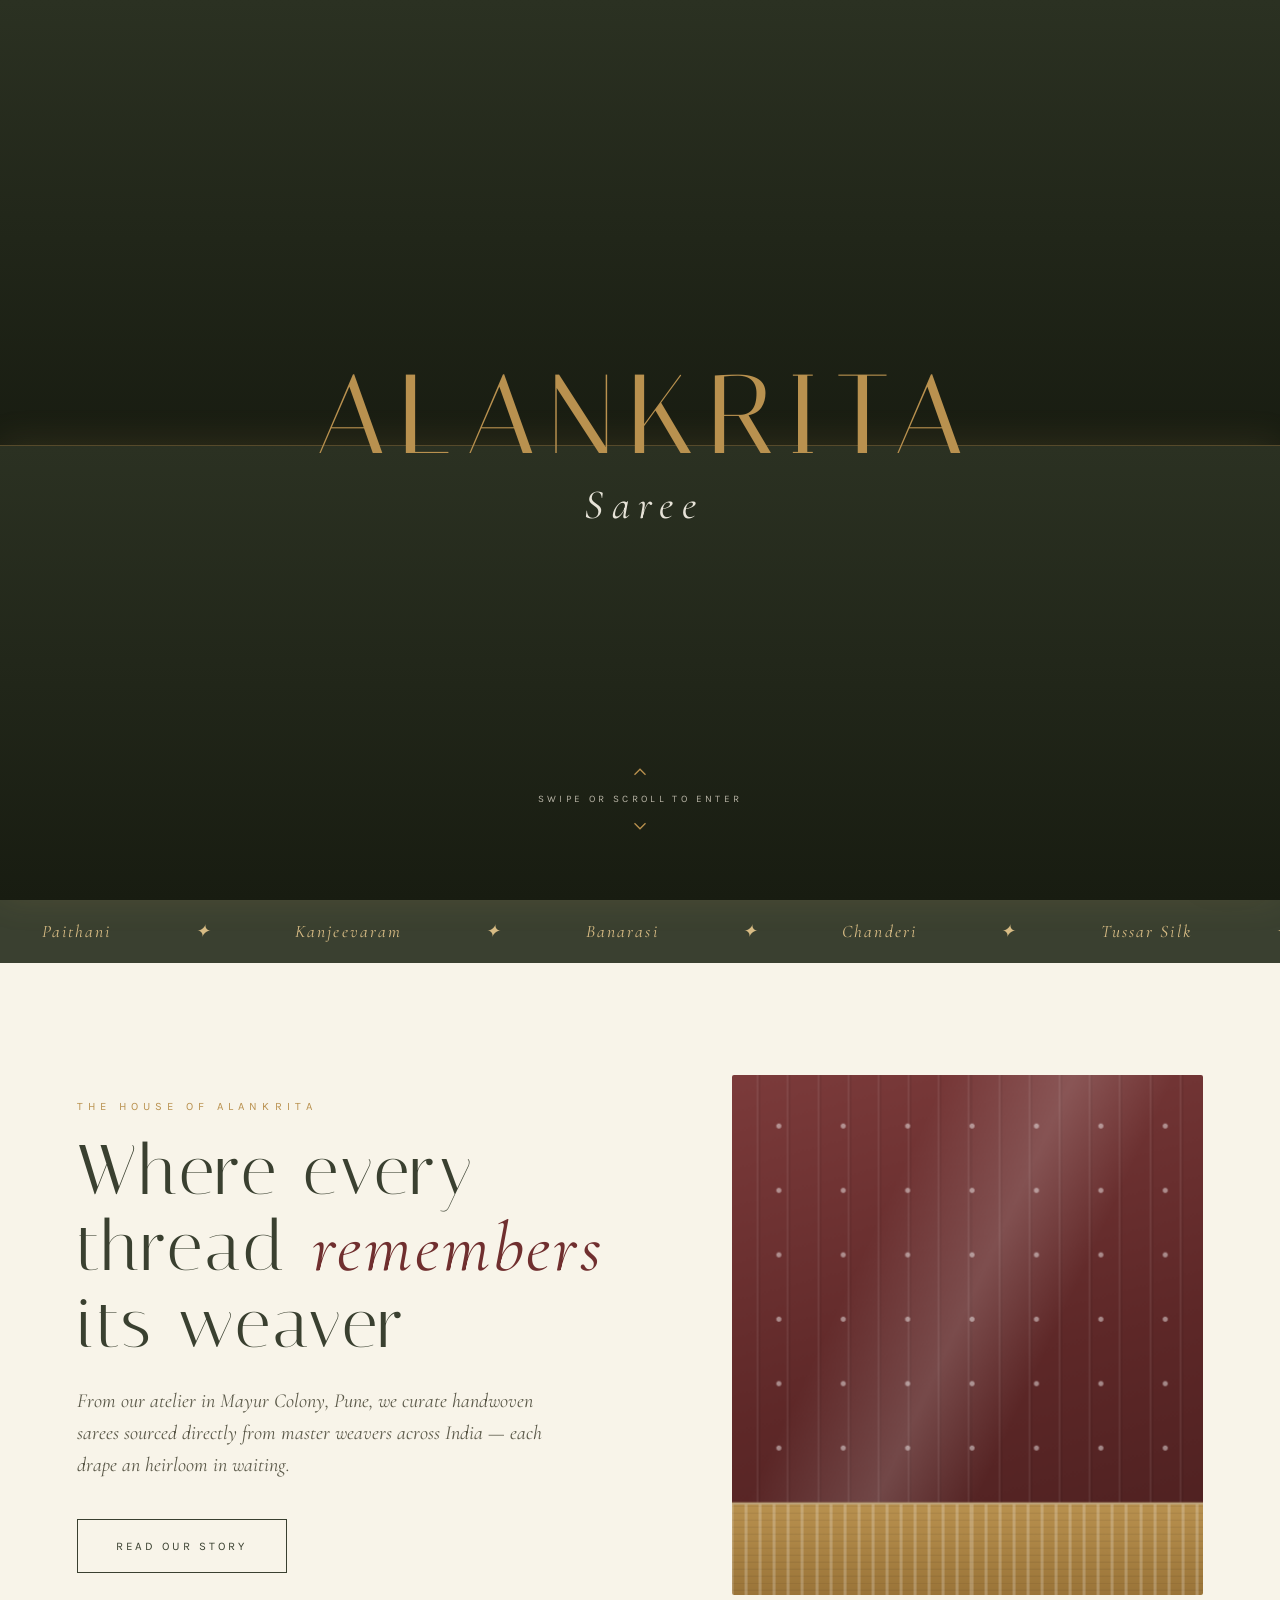
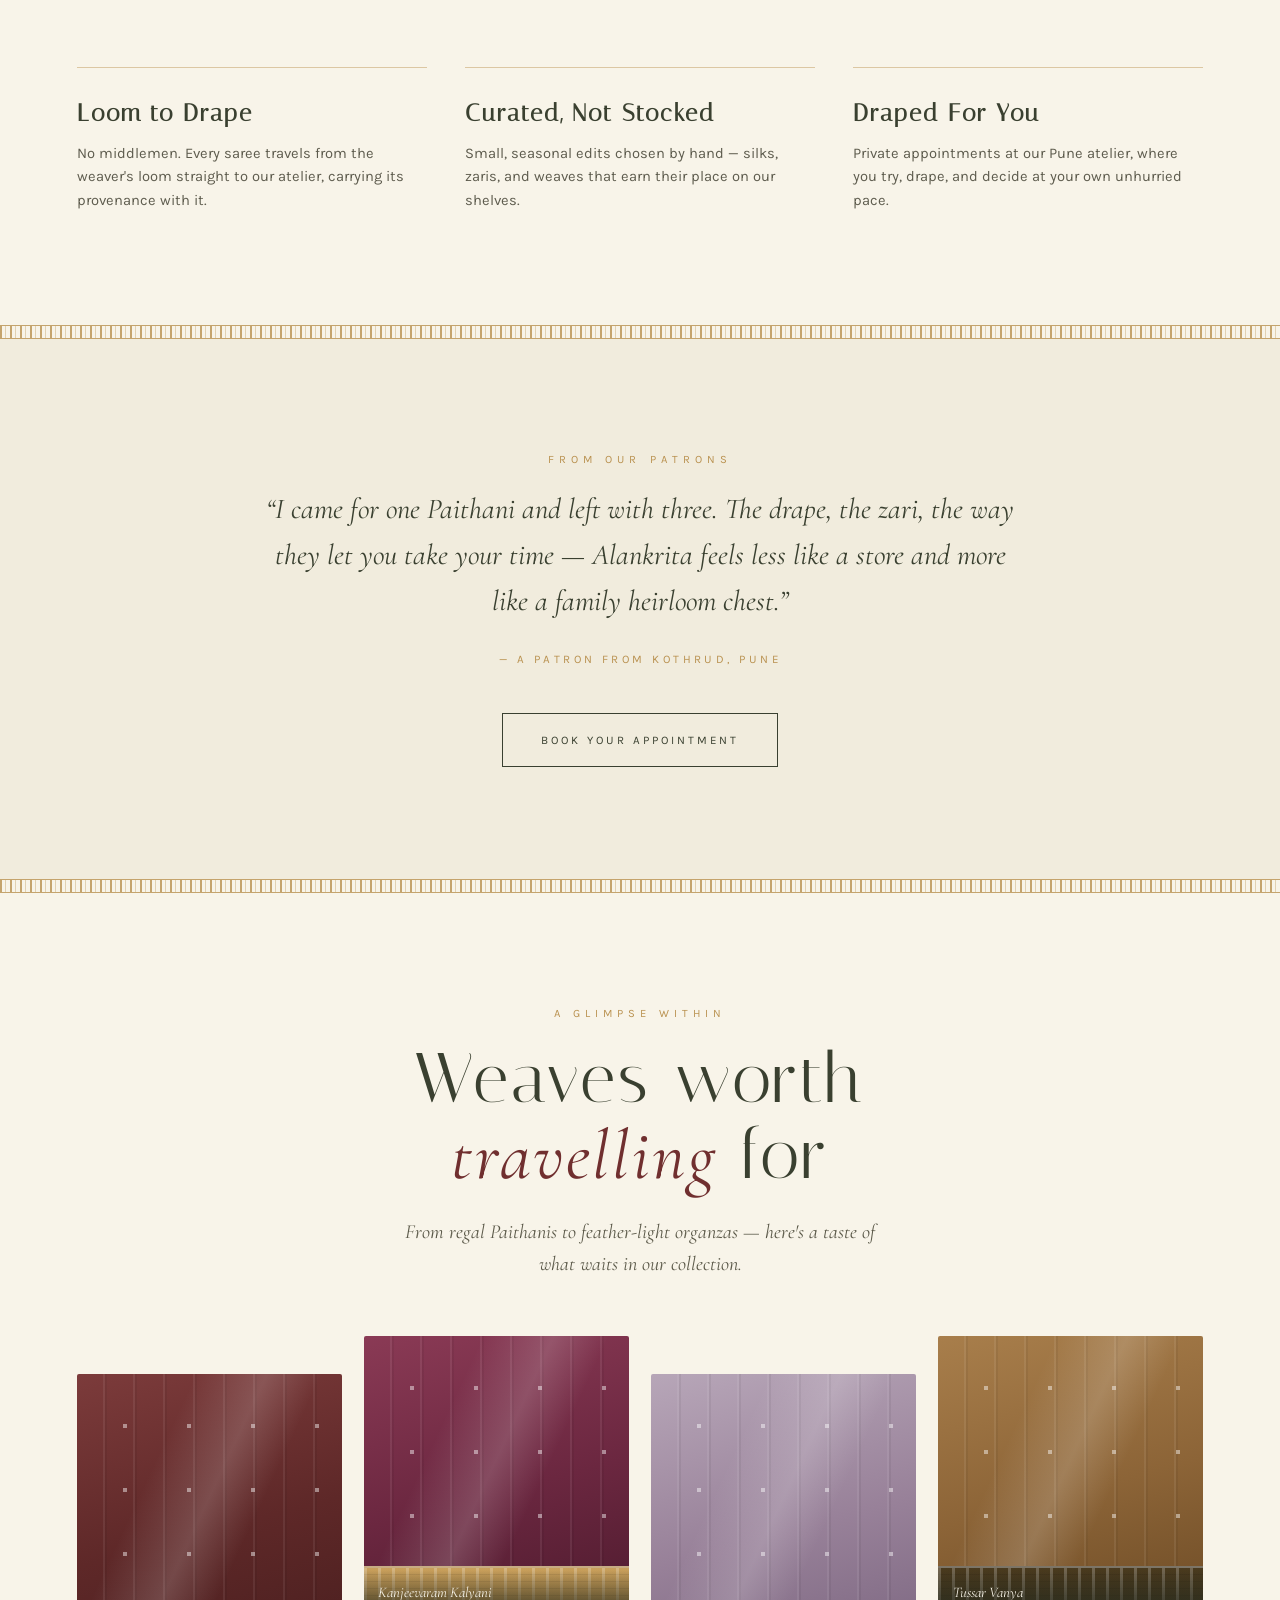
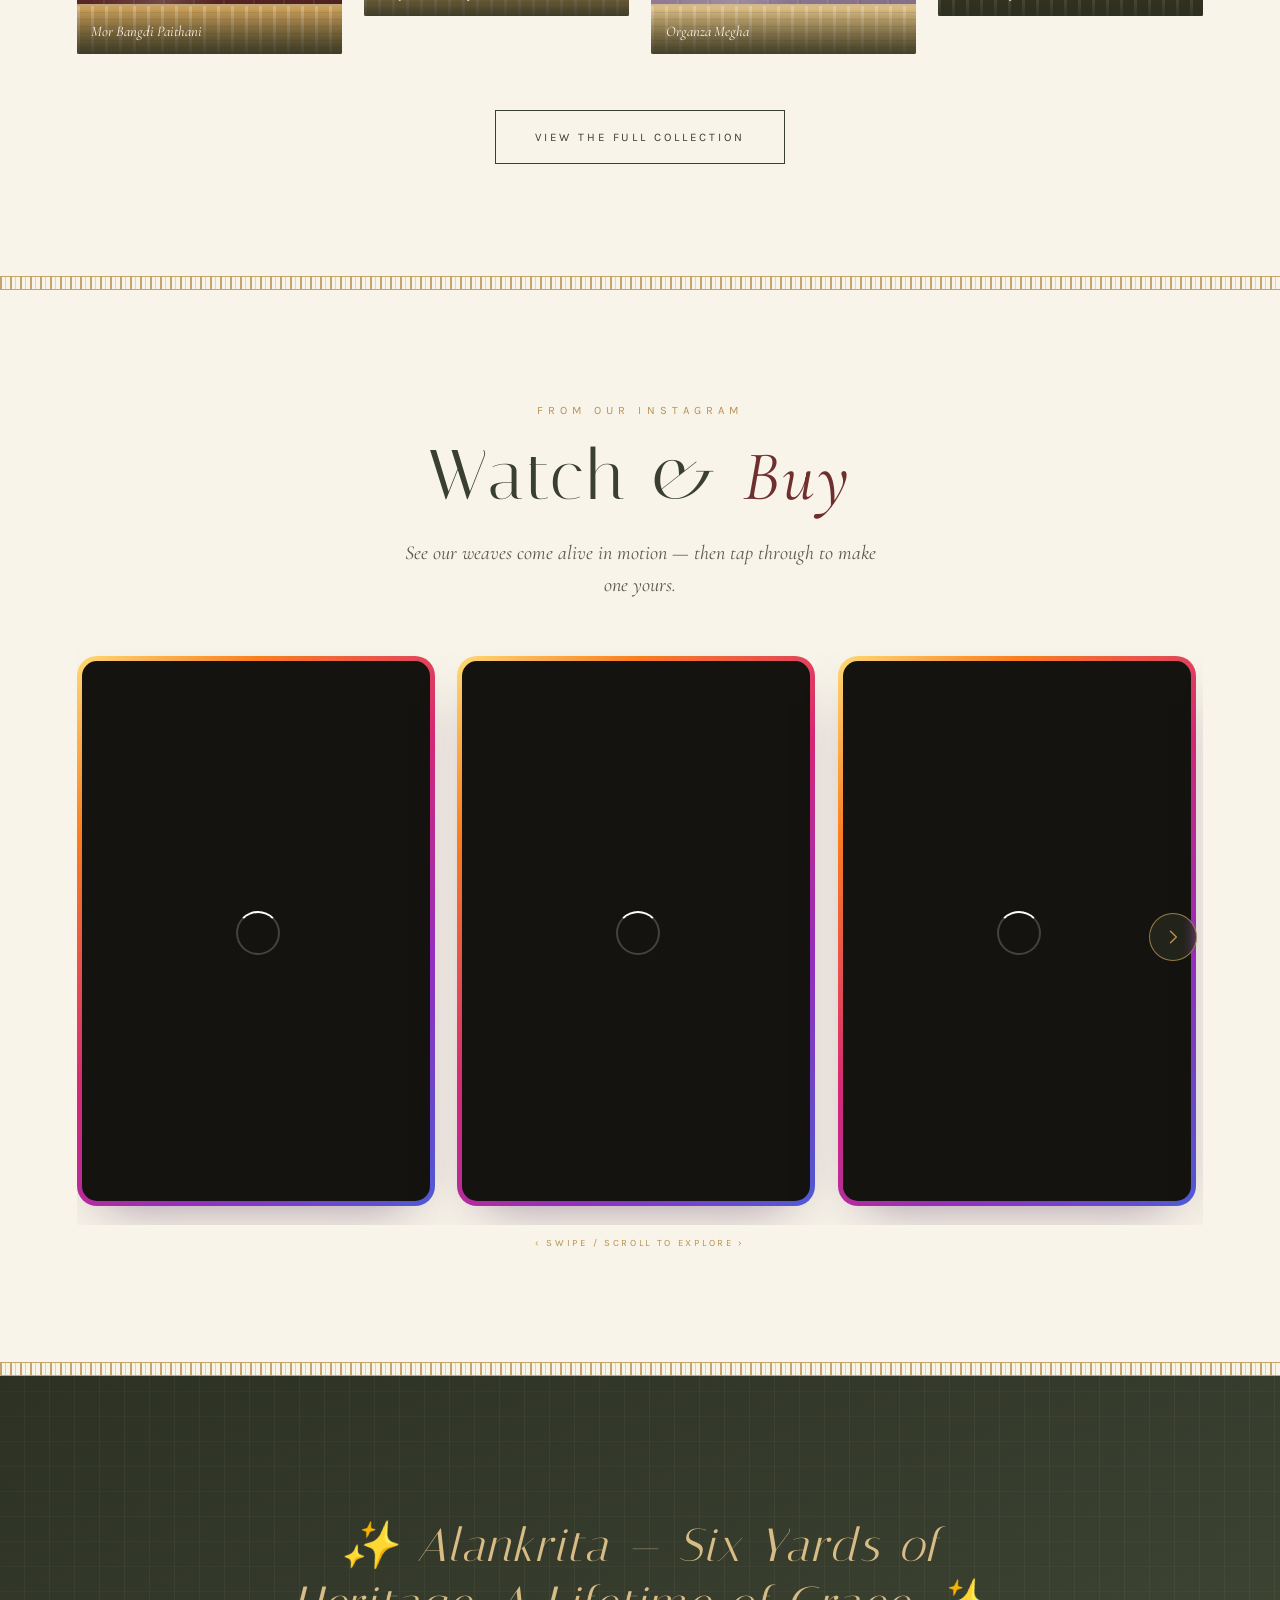
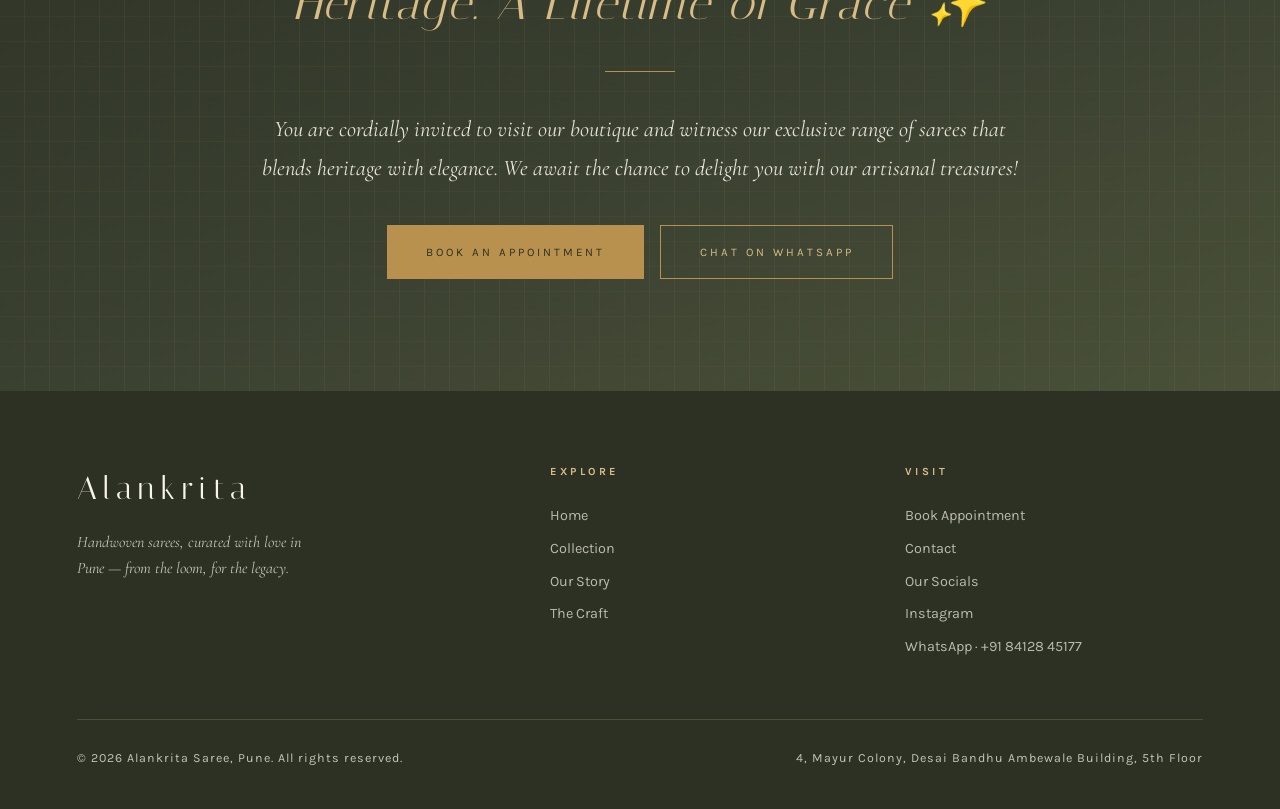
==== index.html @ 1be3a70f "Add files via upload" ====
<!DOCTYPE html>
<html lang="en">
<head>
<script>
  document.documentElement.className = 'js';
  try { if (sessionStorage.getItem('alankritaCurtainSeen') === '1') document.documentElement.className += ' curtain-seen'; } catch (e) {}
</script>
<meta charset="UTF-8">
<meta name="viewport" content="width=device-width, initial-scale=1.0, viewport-fit=cover">
<meta name="theme-color" content="#2C3124">
<title>Alankrita Saree — Handwoven Luxury, Pune</title>
<link rel="preconnect" href="https://fonts.googleapis.com">
<link rel="preconnect" href="https://fonts.gstatic.com" crossorigin>
<link href="https://fonts.googleapis.com/css2?family=Italiana&family=Cormorant+Garamond:ital,wght@0,400;0,500;1,400;1,500&family=Karla:wght@300;400;500;600&display=swap" rel="stylesheet">
<link rel="stylesheet" href="styles.css">
<link rel="preload" as="image" href="https://i.ibb.co/XfvWkSz9/Whats-App-Image-2026-06-16-at-12-13-04-PM.jpg">
<link rel="preload" as="image" href="https://i.ibb.co/WrxczYL/Whats-App-Image-2026-06-16-at-12-13-03-PM-1.jpg">
<link rel="preload" as="image" href="https://i.ibb.co/1G1JFMgR/Whats-App-Image-2026-06-16-at-12-13-03-PM.jpg">
<link rel="preload" as="image" href="https://i.ibb.co/Z0zwfvj/Whats-App-Image-2026-06-10-at-6-40-23-PM-1.jpg">

<style>
  /* ===== Curtain reveal (once per visit / session) ===== */
  html.js body.curtain-on { overflow: hidden; }
  html.js body.curtain-on .img-hero-content,
  html.js body.curtain-on .scroll-cue { opacity: 0 !important; }
  .img-hero-content, .scroll-cue { transition: opacity 1s ease; }

  .curtain { position: fixed; inset: 0; height: 100%; z-index: 9999; background: #2C3124; touch-action: none; user-select: none; -webkit-user-select: none; }
  html:not(.js) .curtain { display: none; }

  html.curtain-seen .curtain { display: none !important; }
  html.curtain-seen body.curtain-on { overflow: auto; }
  html.curtain-seen body.curtain-on .img-hero-content,
  html.curtain-seen body.curtain-on .scroll-cue { opacity: 1 !important; }

  .curtain.lift { opacity: 0; transition: opacity .55s ease; }
  .curtain-panel { position: absolute; left: 0; width: 100%; height: 50.6%; background: linear-gradient(180deg, #2b3122 0%, #181c11 100%); transition: transform .8s cubic-bezier(.76,0,.24,1); will-change: transform; }
  .curtain-top { top: 0; border-bottom: 1px solid rgba(201,160,92,.35); box-shadow: 0 2px 34px rgba(201,160,92,.14); }
  .curtain-bot { bottom: 0; border-top: 1px solid rgba(201,160,92,.35); box-shadow: 0 -2px 34px rgba(201,160,92,.14); }
  .curtain.dragging .curtain-panel { transition: none; }
  .curtain-wordmark { position: absolute; inset: 0; z-index: 2; display: flex; flex-direction: column; align-items: center; justify-content: center; gap: .25rem; text-align: center; pointer-events: none; }
  .cw-name { font-family: 'Italiana','Cormorant Garamond',serif; font-size: clamp(2.7rem, 11vw, 7rem); line-height: .95; letter-spacing: .12em; text-indent: .12em; text-transform: uppercase; color: var(--gold, #C9A05C); }
  .cw-sub { font-family: 'Cormorant Garamond',serif; font-style: italic; font-size: clamp(1.3rem, 5vw, 2.6rem); letter-spacing: .2em; text-indent: .2em; color: var(--ivory, #F3ECDD); opacity: .92; }
  .curtain-hint { position: absolute; left: 0; right: 0; bottom: 7%; z-index: 3; display: flex; flex-direction: column; align-items: center; gap: .5rem; transition: opacity .4s ease; pointer-events: none; }
  .curtain-hint span { font-family: 'Karla',sans-serif; font-size: .62rem; letter-spacing: .34em; text-transform: uppercase; color: rgba(243,236,221,.72); }
  .cw-chev { width: 22px; height: 22px; fill: none; stroke: var(--gold, #C9A05C); stroke-width: 1.4; }
  .cw-chev.up { animation: cwBobUp 1.7s ease-in-out infinite; }
  .cw-chev.down { animation: cwBobDown 1.7s ease-in-out infinite; }
  .curtain.dragging .curtain-hint { opacity: 0; }
  .curtain:focus { outline: none; }
  @keyframes cwBobUp { 0%,100%{ transform: translateY(0); } 50%{ transform: translateY(-7px); } }
  @keyframes cwBobDown { 0%,100%{ transform: translateY(0); } 50%{ transform: translateY(7px); } }

  /* ===== Hero image carousel ===== */
  #heroImg { display: none !important; }
  .hero-cara { position: absolute; inset: 0; overflow: hidden; }
  .hero-cara-img { position: absolute; inset: 0; width: 100%; height: 100%; object-fit: cover; object-position: center 25%; opacity: 0; transition: opacity 1.4s ease; will-change: opacity; }
  .hero-cara-img.is-active { opacity: 1; }

  /* ===== Watch & Buy — horizontal reels carousel (PC + phone) ===== */
  .wb-rail{display:flex;gap:1.4rem;overflow-x:auto;scroll-snap-type:x mandatory;-webkit-overflow-scrolling:touch;padding:.4rem 0 1.2rem;scrollbar-width:none}
  .wb-rail::-webkit-scrollbar{display:none}
  .wb-frame{flex:0 0 clamp(326px,86vw,358px);scroll-snap-align:start;position:relative;padding:5px;border-radius:20px;background:linear-gradient(135deg,#feda75 0%,#fa7e1e 20%,#d62976 48%,#962fbf 72%,#4f5bd5 100%);box-shadow:0 22px 50px -26px rgba(60,20,80,.5)}
  .wb-stage{position:relative;display:flex;min-height:540px;border-radius:15px;overflow:hidden;background:#15130f}
  .wb-stage::after{content:'';position:absolute;top:50%;left:50%;width:40px;height:40px;margin:-20px 0 0 -20px;z-index:0;border-radius:50%;border:2px solid rgba(255,255,255,.2);border-top-color:#fff;animation:wbSpin .9s linear infinite}
  @keyframes wbSpin{to{transform:rotate(360deg)}}
  .wb-stage .instagram-media{position:relative;z-index:1;width:100% !important;min-width:0 !important;max-width:none !important;margin:0 !important;border-radius:13px !important}
  .wb-stage blockquote.instagram-media{background:transparent !important;border:0 !important;box-shadow:none !important}
  .wb-stage blockquote.instagram-media a{font-size:0 !important;color:transparent !important;pointer-events:none}
  .wb-stage iframe.instagram-media{animation:wbIn .55s ease both}
  @keyframes wbIn{from{opacity:0}to{opacity:1}}
  .wb-watch{position:absolute;inset:0;z-index:2;display:none;flex-direction:column;align-items:center;justify-content:center;gap:.9rem;text-decoration:none}
  .wb-frame.wb-fallback .wb-stage::after{display:none}
  .wb-frame.wb-fallback .wb-watch{display:flex}
  .wb-watch .pl{width:58px;height:58px;border-radius:50%;border:1px solid rgba(255,255,255,.55);background:rgba(255,255,255,.08);display:grid;place-content:center;transition:.3s}
  .wb-watch:hover .pl{background:#fff}
  .wb-watch .pl svg{width:20px;height:20px;fill:#fff;transition:.3s}
  .wb-watch:hover .pl svg{fill:#d62976}
  .wb-hint{text-align:center;font-family:var(--body,'Karla',sans-serif);font-size:.6rem;letter-spacing:.28em;text-transform:uppercase;color:var(--gold,#C9A05C);margin-top:.6rem}

  /* ===== Watch & Buy — navigation arrows ===== */
  .wb-carousel{position:relative}
  .wb-arrow{position:absolute;top:50%;transform:translateY(-50%);z-index:6;width:48px;height:48px;border-radius:50%;border:1px solid rgba(201,160,92,.7);background:rgba(44,49,36,.6);-webkit-backdrop-filter:blur(5px);backdrop-filter:blur(5px);display:grid;place-content:center;cursor:pointer;color:var(--gold,#C9A05C);transition:background .3s,color .3s,opacity .3s,box-shadow .3s}
  .wb-arrow:hover{background:var(--gold,#C9A05C);color:#2C3124;box-shadow:0 10px 26px -10px rgba(201,160,92,.7)}
  .wb-arrow:focus-visible{outline:2px solid var(--gold,#C9A05C);outline-offset:3px}
  .wb-arrow svg{width:20px;height:20px;fill:none;stroke:currentColor;stroke-width:1.7;stroke-linecap:round;stroke-linejoin:round}
  .wb-prev{left:6px}
  .wb-next{right:6px}
  .wb-arrow[disabled]{opacity:0;pointer-events:none}
  @media (max-width:768px){.wb-arrow{display:none}}
</style>
</head>
<body class="is-home home-top curtain-on">

<!-- ===== Curtain reveal ===== -->
<div class="curtain" id="curtain" role="button" tabindex="0" aria-label="Swipe, scroll or tap to part the curtains and enter">
  <div class="curtain-panel curtain-top"></div>
  <div class="curtain-panel curtain-bot"></div>
  <div class="curtain-wordmark">
    <span class="cw-name">Alankrita</span>
    <span class="cw-sub">Saree</span>
  </div>
  <div class="curtain-hint" id="curtainHint">
    <svg viewBox="0 0 24 24" class="cw-chev up"><polyline points="6 15 12 9 18 15"/></svg>
    <span>Swipe or scroll to enter</span>
    <svg viewBox="0 0 24 24" class="cw-chev down"><polyline points="6 9 12 15 18 9"/></svg>
  </div>
</div>

<nav id="nav">
  <a class="logo" href="index.html">Alankrita<span>saree · pune</span></a>
  <button class="burger" id="burger" aria-label="Menu"><span></span><span></span><span></span></button>
  <ul class="nav-links" id="navLinks">
    <li><a href="index.html" class="active">Home</a></li>
    <li><a href="collection.html">Collection</a></li>
    <li><a href="story.html">Our Story</a></li>
    <li><a href="craft.html">The Craft</a></li>
    <li><a href="appointment.html">Book Appointment</a></li>
    <li><a href="contact.html">Contact</a></li>
    <li><a href="socials.html">Our Socials</a></li>
  </ul>
</nav>

<main class="page active" id="page-home">
<header class="img-hero" style="padding:0">
    <div class="hero-cara" id="heroCara" aria-hidden="true">
      <picture>
        <source media="(max-width: 768px)" srcset="https://i.ibb.co/gYfg4WJ/Whats-App-Image-2026-06-18-at-11-20-02-PM-2.jpg">
        <img class="hero-cara-img is-active" src="https://i.ibb.co/XfvWkSz9/Whats-App-Image-2026-06-16-at-12-13-04-PM.jpg" alt="">
      </picture>
      <picture>
        <source media="(max-width: 768px)" srcset="https://i.ibb.co/Zzs0YGCz/Whats-App-Image-2026-06-18-at-11-20-02-PM-1.jpg">
        <img class="hero-cara-img" src="https://i.ibb.co/WrxczYL/Whats-App-Image-2026-06-16-at-12-13-03-PM-1.jpg" alt="">
      </picture>
      <picture>
        <source media="(max-width: 768px)" srcset="https://i.ibb.co/5XKd50Jj/Whats-App-Image-2026-06-18-at-11-20-02-PM.jpg">
        <img class="hero-cara-img" src="https://i.ibb.co/1G1JFMgR/Whats-App-Image-2026-06-16-at-12-13-03-PM.jpg" alt="">
      </picture>
      <picture>
        <source media="(max-width: 768px)" srcset="https://i.ibb.co/jk4NgYvc/Whats-App-Image-2026-06-18-at-11-20-03-PM.jpg">
        <img class="hero-cara-img" src="https://i.ibb.co/Z0zwfvj/Whats-App-Image-2026-06-10-at-6-40-23-PM-1.jpg" alt="">
      </picture>
    </div>
    <div class="img-zoom" id="heroImg" data-zoom></div>
    <div class="veil"></div>
    <div class="img-hero-content">
      <p class="hero-eyebrow">Handwoven in tradition · Draped in grace</p>
      <h1>Alankrita<br><em>Saree</em></h1>
      <p class="hero-sub">Six yards of heritage, woven for the woman who carries Pune in her heart.</p>
      <div class="hero-cta">
        <a class="btn solid" href="collection.html">Explore the Collection</a>
        <a class="btn" href="appointment.html">Book a Private Viewing</a>
      </div>
    </div>
    <div class="scroll-cue">Scroll to explore</div>
  </header>

  <div class="marquee" aria-hidden="true"><div class="marquee-inner">
    <span>Paithani</span><span>✦</span><span>Kanjeevaram</span><span>✦</span><span>Banarasi</span><span>✦</span><span>Chanderi</span><span>✦</span><span>Tussar Silk</span><span>✦</span><span>Organza</span><span>✦</span>
    <span>Paithani</span><span>✦</span><span>Kanjeevaram</span><span>✦</span><span>Banarasi</span><span>✦</span><span>Chanderi</span><span>✦</span><span>Tussar Silk</span><span>✦</span><span>Organza</span><span>✦</span>
  </div></div>

  <section>
    <div class="intro-grid">
      <div class="reveal">
        <p class="eyebrow">The House of Alankrita</p>
        <h2>Where every thread <em>remembers</em> its weaver</h2>
        <p class="lede">From our atelier in Mayur Colony, Pune, we curate handwoven sarees sourced directly from master weavers across India — each drape an heirloom in waiting.</p>
        <div style="margin-top:2.4rem"><a class="btn dark" href="story.html">Read Our Story</a></div>
      </div>
      <div class="parallax-frame silk-panel reveal d1">
        <div class="saree-visual parallax-zoom" data-zoom>
          <div class="body" style="background:linear-gradient(165deg,#7C3B3B,#5E2828 55%,#4A1F1F)"></div>
          <div class="pleats"></div><div class="buti"></div><div class="sheen"></div>
          <div class="border" style="background:linear-gradient(180deg,#B9914F,#9A7438)"></div>
        </div>
      </div>
    </div>
    <div class="feature-row">
      <div class="feature reveal"><h3>Loom to Drape</h3><p>No middlemen. Every saree travels from the weaver's loom straight to our atelier, carrying its provenance with it.</p></div>
      <div class="feature reveal d1"><h3>Curated, Not Stocked</h3><p>Small, seasonal edits chosen by hand — silks, zaris, and weaves that earn their place on our shelves.</p></div>
      <div class="feature reveal d2"><h3>Draped For You</h3><p>Private appointments at our Pune atelier, where you try, drape, and decide at your own unhurried pace.</p></div>
    </div>
  </section>

  <div class="zari"></div>

  <section style="background:var(--ivory-soft)">
    <div style="text-align:center;max-width:760px;margin:0 auto" class="reveal blur">
      <p class="eyebrow">From Our Patrons</p>
      <p style="font-family:var(--serif);font-style:italic;font-size:clamp(1.3rem,2.6vw,1.8rem);line-height:1.6;color:var(--olive-deep)">
        “I came for one Paithani and left with three. The drape, the zari, the way they let you take your time — Alankrita feels less like a store and more like a family heirloom chest.”
      </p>
      <p style="margin-top:1.6rem;font-size:.72rem;letter-spacing:.3em;text-transform:uppercase;color:var(--gold)">— A patron from Kothrud, Pune</p>
      <div style="margin-top:2.8rem"><a class="btn dark" href="appointment.html">Book Your Appointment</a></div>
    </div>
  </section>

  <div class="zari"></div>

  <!-- Featured weaves teaser -->
  <section>
    <div style="text-align:center;max-width:680px;margin:0 auto 3.5rem">
      <p class="eyebrow reveal">A glimpse within</p>
      <h2 class="reveal d1">Weaves worth <em>travelling</em> for</h2>
      <p class="lede reveal d2" style="margin-left:auto;margin-right:auto">From regal Paithanis to feather-light organzas — here's a taste of what waits in our collection.</p>
    </div>
    <div class="story-gallery">
      <div class="tile reveal zoom parallax-frame">
        <div class="saree-visual"><div class="body" style="background:linear-gradient(165deg,#7C3B3B,#5E2828 55%,#4A1F1F)"></div><div class="pleats"></div><div class="buti"></div><div class="sheen"></div><div class="border" style="background:linear-gradient(180deg,#C9A05C,#9A7438)"></div></div>
        <span class="cap">Mor Bangdi Paithani</span>
      </div>
      <div class="tile reveal zoom d1 parallax-frame">
        <div class="saree-visual"><div class="body" style="background:linear-gradient(165deg,#8A3A55,#6B2740 55%,#4E1B2E)"></div><div class="pleats"></div><div class="buti"></div><div class="sheen"></div><div class="border" style="background:linear-gradient(180deg,#C9A05C,#A87E3F)"></div></div>
        <span class="cap">Kanjeevaram Kalyani</span>
      </div>
      <div class="tile reveal zoom d2 parallax-frame">
        <div class="saree-visual"><div class="body" style="background:linear-gradient(165deg,#B7A6B8,#988199 55%,#7B6680)"></div><div class="pleats"></div><div class="buti"></div><div class="sheen"></div><div class="border" style="background:linear-gradient(180deg,#D8BC85,#B9914F)"></div></div>
        <span class="cap">Organza Megha</span>
      </div>
      <div class="tile reveal zoom d3 parallax-frame">
        <div class="saree-visual"><div class="body" style="background:linear-gradient(165deg,#A87E4B,#8C6437 55%,#6E4C26)"></div><div class="pleats"></div><div class="buti"></div><div class="sheen"></div><div class="border" style="background:linear-gradient(180deg,#4A3A1E,#352A14)"></div></div>
        <span class="cap">Tussar Vanya</span>
      </div>
    </div>
    <div style="text-align:center;margin-top:3.5rem" class="reveal"><a class="btn dark" href="collection.html">View the Full Collection</a></div>
  </section>

  <div class="zari"></div>

  <!-- ===== Watch & Buy — horizontal reels carousel ===== -->
  <section>
    <div style="text-align:center;max-width:680px;margin:0 auto 3rem">
      <p class="eyebrow reveal">From our Instagram</p>
      <h2 class="reveal d1">Watch &amp; <em>Buy</em></h2>
      <p class="lede reveal d2" style="margin-left:auto;margin-right:auto">See our weaves come alive in motion — then tap through to make one yours.</p>
    </div>
    <div class="wb-carousel">
      <button class="wb-arrow wb-prev" id="wbPrev" type="button" aria-label="Previous reels">
        <svg viewBox="0 0 24 24"><polyline points="15 5 8 12 15 19"/></svg>
      </button>
      <div class="wb-rail" id="wbRail">
        <div class="wb-frame"><div class="wb-stage">
          <blockquote class="instagram-media" data-instgrm-permalink="https://www.instagram.com/reel/DSzB2kDjAs4/?utm_source=ig_embed" data-instgrm-version="14"><a href="https://www.instagram.com/reel/DSzB2kDjAs4/" target="_blank" rel="noopener">View this reel on Instagram</a></blockquote>
          <a class="wb-watch" href="https://www.instagram.com/reel/DSzB2kDjAs4/" target="_blank" rel="noopener"><span class="pl"><svg viewBox="0 0 24 24"><polygon points="6 4 20 12 6 20 6 4"/></svg></span><span class="tx">Watch on Instagram</span></a>
        </div></div>
        <div class="wb-frame"><div class="wb-stage">
          <blockquote class="instagram-media" data-instgrm-permalink="https://www.instagram.com/reel/DVNdW_QDKlZ/?utm_source=ig_embed" data-instgrm-version="14"><a href="https://www.instagram.com/reel/DVNdW_QDKlZ/" target="_blank" rel="noopener">View this reel on Instagram</a></blockquote>
          <a class="wb-watch" href="https://www.instagram.com/reel/DVNdW_QDKlZ/" target="_blank" rel="noopener"><span class="pl"><svg viewBox="0 0 24 24"><polygon points="6 4 20 12 6 20 6 4"/></svg></span><span class="tx">Watch on Instagram</span></a>
        </div></div>
        <div class="wb-frame"><div class="wb-stage">
          <blockquote class="instagram-media" data-instgrm-permalink="https://www.instagram.com/reel/DXUJn_aIo60/?utm_source=ig_embed" data-instgrm-version="14"><a href="https://www.instagram.com/reel/DXUJn_aIo60/" target="_blank" rel="noopener">View this reel on Instagram</a></blockquote>
          <a class="wb-watch" href="https://www.instagram.com/reel/DXUJn_aIo60/" target="_blank" rel="noopener"><span class="pl"><svg viewBox="0 0 24 24"><polygon points="6 4 20 12 6 20 6 4"/></svg></span><span class="tx">Watch on Instagram</span></a>
        </div></div>
        <div class="wb-frame"><div class="wb-stage">
          <blockquote class="instagram-media" data-instgrm-permalink="https://www.instagram.com/reel/DZmM7Shgr1K/?utm_source=ig_embed" data-instgrm-version="14"><a href="https://www.instagram.com/reel/DZmM7Shgr1K/" target="_blank" rel="noopener">View this reel on Instagram</a></blockquote>
          <a class="wb-watch" href="https://www.instagram.com/reel/DZmM7Shgr1K/" target="_blank" rel="noopener"><span class="pl"><svg viewBox="0 0 24 24"><polygon points="6 4 20 12 6 20 6 4"/></svg></span><span class="tx">Watch on Instagram</span></a>
        </div></div>
        <div class="wb-frame"><div class="wb-stage">
          <blockquote class="instagram-media" data-instgrm-permalink="https://www.instagram.com/reel/DTVPKF1DEVR/?utm_source=ig_embed" data-instgrm-version="14"><a href="https://www.instagram.com/reel/DTVPKF1DEVR/" target="_blank" rel="noopener">View this reel on Instagram</a></blockquote>
          <a class="wb-watch" href="https://www.instagram.com/reel/DTVPKF1DEVR/" target="_blank" rel="noopener"><span class="pl"><svg viewBox="0 0 24 24"><polygon points="6 4 20 12 6 20 6 4"/></svg></span><span class="tx">Watch on Instagram</span></a>
        </div></div>
        <div class="wb-frame"><div class="wb-stage">
          <blockquote class="instagram-media" data-instgrm-permalink="https://www.instagram.com/reel/DPylJg7EuQi/?utm_source=ig_embed" data-instgrm-version="14"><a href="https://www.instagram.com/reel/DPylJg7EuQi/" target="_blank" rel="noopener">View this reel on Instagram</a></blockquote>
          <a class="wb-watch" href="https://www.instagram.com/reel/DPylJg7EuQi/" target="_blank" rel="noopener"><span class="pl"><svg viewBox="0 0 24 24"><polygon points="6 4 20 12 6 20 6 4"/></svg></span><span class="tx">Watch on Instagram</span></a>
        </div></div>
      </div>
      <button class="wb-arrow wb-next" id="wbNext" type="button" aria-label="Next reels">
        <svg viewBox="0 0 24 24"><polyline points="9 5 16 12 9 19"/></svg>
      </button>
    </div>
    <p class="wb-hint">‹ swipe / scroll to explore ›</p>
  </section>

  <div class="zari"></div>

  <!-- Invitation strip on home too -->
  <section class="invite">
    <div class="invite-inner reveal zoom">
      <p class="sparkle">✨ Alankrita — Six Yards of Heritage. A Lifetime of Grace ✨</p>
      <div class="rule"></div>
      <p>You are cordially invited to visit our boutique and witness our exclusive range of sarees that blends heritage with elegance. We await the chance to delight you with our artisanal treasures!</p>
      <div style="margin-top:2.4rem;display:flex;gap:1rem;justify-content:center;flex-wrap:wrap">
        <a class="btn solid" href="appointment.html">Book an Appointment</a>
        <a class="btn" href="https://wa.me/918412845177?text=Hello%20Alankrita%20Saree!%20I'd%20love%20to%20visit%20your%20boutique." target="_blank" rel="noopener">Chat on WhatsApp</a>
      </div>
    </div>
  </section>
</main>

<footer>
  <div class="foot-grid">
    <div>
      <div class="foot-logo">Alankrita</div>
      <p style="font-family:var(--serif);font-style:italic;max-width:32ch">Handwoven sarees, curated with love in Pune — from the loom, for the legacy.</p>
    </div>
    <div>
      <h4>Explore</h4>
      <a href="index.html">Home</a>
      <a href="collection.html">Collection</a>
      <a href="story.html">Our Story</a>
      <a href="craft.html">The Craft</a>
    </div>
    <div>
      <h4>Visit</h4>
      <a href="appointment.html">Book Appointment</a>
      <a href="contact.html">Contact</a>
      <a href="socials.html">Our Socials</a>
      <a href="https://www.instagram.com/alankritasaree?igsh=ejkxY3gwem9jM3Mz" target="_blank" rel="noopener">Instagram</a>
      <a href="https://wa.me/918412845177" target="_blank" rel="noopener">WhatsApp · +91 84128 45177</a>
    </div>
  </div>
  <div class="foot-bottom">
    <span>© 2026 Alankrita Saree, Pune. All rights reserved.</span>
    <span>4, Mayur Colony, Desai Bandhu Ambewale Building, 5th Floor</span>
  </div>
</footer>

<a class="wa-float" href="https://wa.me/918412845177?text=Hello%20Alankrita%20Saree!" target="_blank" rel="noopener" aria-label="Chat on WhatsApp">
  <svg viewBox="0 0 24 24"><path d="M12 2a10 10 0 0 0-8.6 15.1L2 22l5-1.3A10 10 0 1 0 12 2zm5.5 14.1c-.2.7-1.3 1.3-1.9 1.4-.5.1-1.1.1-1.8-.1-.4-.1-1-.3-1.7-.6-2.9-1.3-4.8-4.2-5-4.4-.1-.2-1.2-1.6-1.2-3s.7-2.1 1-2.4c.2-.3.5-.3.7-.3h.5c.2 0 .4 0 .6.4.2.5.7 1.8.8 1.9.1.1.1.3 0 .5l-.4.6c-.1.2-.3.3-.1.6.2.3.8 1.3 1.7 2.1 1.2 1.1 2.2 1.4 2.5 1.5.3.1.5.1.7-.1l.8-1c.2-.3.4-.2.7-.1l1.9.9c.3.1.5.2.5.3.1.2.1.6-.1 1.2z"/></svg>
</a>

<script src="script.js"></script>

<!-- ===== Curtain reveal logic (once per session) ===== -->
<script>
(function () {
  var curtain = document.getElementById('curtain');
  if (!curtain) return;

  var topP = curtain.querySelector('.curtain-top');
  var botP = curtain.querySelector('.curtain-bot');
  var hint = document.getElementById('curtainHint');
  function revealSite() { document.body.classList.remove('curtain-on'); }

  var SEEN_KEY = 'alankritaCurtainSeen', seenThisSession = false;
  try { seenThisSession = sessionStorage.getItem(SEEN_KEY) === '1'; } catch (e) {}

  if (seenThisSession) { revealSite(); if (curtain.parentNode) curtain.remove(); return; }

  /* First load of this visit — remember it for the rest of the session. */
  try { sessionStorage.setItem(SEEN_KEY, '1'); } catch (e) {}

  try { window.scrollTo(0, 0); } catch (e) {}

  var dragging = false, startY = 0, delta = 0, opened = false;
  function panelH() { return curtain.offsetHeight / 2; }

  function apply(d) {
    var ph = panelH(), dd = Math.max(0, Math.min(d, ph));
    topP.style.transform = 'translateY(' + (-dd) + 'px)';
    botP.style.transform = 'translateY(' + dd + 'px)';
    if (hint) hint.style.opacity = String(Math.max(1 - (dd / ph) * 2.2, 0));
  }

  function openCurtain() {
    if (opened) return;
    opened = true;
    curtain.classList.remove('dragging');
    topP.style.transform = 'translateY(-101%)';
    botP.style.transform = 'translateY(101%)';
    if (hint) hint.style.opacity = '0';
    curtain.style.pointerEvents = 'none';
    setTimeout(function () { curtain.classList.add('lift'); revealSite(); }, 680);
    setTimeout(function () { if (curtain.parentNode) curtain.remove(); }, 1260);
  }

  function resetCurtain() {
    curtain.classList.remove('dragging');
    topP.style.transform = '';
    botP.style.transform = '';
    if (hint) hint.style.opacity = '';
    delta = 0;
  }

  function pointY(e) { return (e.touches && e.touches[0]) ? e.touches[0].clientY : e.clientY; }

  function onDown(e) { if (opened) return; dragging = true; startY = pointY(e); delta = 0; curtain.classList.add('dragging'); }
  function onMove(e) { if (!dragging || opened) return; delta = Math.abs(pointY(e) - startY); apply(delta); if (e.cancelable) e.preventDefault(); }
  function onUp()    { if (!dragging || opened) return; dragging = false; if (delta < 8 || delta > panelH() * 0.30) openCurtain(); else resetCurtain(); }

  function onWheel(e) {
    if (opened) return;
    curtain.classList.add('dragging');
    delta = Math.max(0, delta + e.deltaY);
    apply(delta);
    if (e.cancelable) e.preventDefault();
    if (delta > panelH() * 0.45) openCurtain();
  }

  curtain.addEventListener('mousedown', onDown);
  window.addEventListener('mousemove', onMove);
  window.addEventListener('mouseup', onUp);
  curtain.addEventListener('touchstart', onDown, { passive: true });
  window.addEventListener('touchmove', onMove, { passive: false });
  window.addEventListener('touchend', onUp);
  window.addEventListener('wheel', onWheel, { passive: false });

  curtain.addEventListener('keydown', function (e) {
    if (['Enter', ' ', 'Spacebar', 'ArrowDown', 'ArrowUp'].indexOf(e.key) > -1) { e.preventDefault(); openCurtain(); }
  });
  try { curtain.focus({ preventScroll: true }); } catch (e) {}
})();

// ===== Hero image carousel (crossfade) =====
(function () {
  var imgs = document.querySelectorAll('#heroCara .hero-cara-img');
  if (imgs.length < 2) return;
  var i = 0;
  setInterval(function () {
    imgs[i].classList.remove('is-active');
    i = (i + 1) % imgs.length;
    imgs[i].classList.add('is-active');
  }, 5000);
})();

// ===== Watch & Buy — arrow navigation =====
(function () {
  var rail = document.getElementById('wbRail');
  if (!rail) return;
  var prev = document.getElementById('wbPrev');
  var next = document.getElementById('wbNext');

  function step() {
    var frame = rail.querySelector('.wb-frame');
    var styles = getComputedStyle(rail);
    var gap = parseFloat(styles.columnGap || styles.gap) || 22;
    return frame ? frame.getBoundingClientRect().width + gap : rail.clientWidth * 0.9;
  }

  function update() {
    var max = rail.scrollWidth - rail.clientWidth - 2;
    if (prev) prev.disabled = rail.scrollLeft <= 2;
    if (next) next.disabled = rail.scrollLeft >= max;
  }

  if (prev) prev.addEventListener('click', function () { rail.scrollBy({ left: -step(), behavior: 'smooth' }); });
  if (next) next.addEventListener('click', function () { rail.scrollBy({ left: step(), behavior: 'smooth' }); });

  rail.addEventListener('scroll', update, { passive: true });
  window.addEventListener('resize', update);
  update();
})();
</script>

<!-- ===== Instagram reels (Watch & Buy) ===== -->
<script async src="//www.instagram.com/embed.js"></script>
<script>
(function () {
  function wbCheck() {
    document.querySelectorAll('.wb-frame').forEach(function (f) {
      f.classList.toggle('wb-fallback', !f.querySelector('iframe.instagram-media'));
    });
  }
  window.addEventListener('load', function () {
    if (window.instgrm && window.instgrm.Embeds) { window.instgrm.Embeds.process(); }
    setTimeout(wbCheck, 7000);
    setTimeout(wbCheck, 12000);
  });
})();
</script>
</body>
</html>
---- styles.css ----
:root{
  --olive:#5A6147;
  --olive-deep:#3A4030;
  --olive-dark:#2C3124;
  --ivory:#F8F4E9;
  --ivory-soft:#F1ECDD;
  --gold:#B9914F;
  --gold-light:#D8BC85;
  --maroon:#702F2F;
  --ink:#23261C;
  --display:'Italiana',serif;
  --serif:'Cormorant Garamond',serif;
  --body:'Karla',sans-serif;
  --ease:cubic-bezier(.22,.8,.26,.99);
}
*{margin:0;padding:0;box-sizing:border-box}
html{scroll-behavior:smooth}
body{font-family:var(--body);background:var(--ivory);color:var(--ink);overflow-x:hidden;line-height:1.6}
::selection{background:var(--gold);color:#fff}

/* ---------- Zari divider motif ---------- */
.zari{height:14px;width:100%;background:
  repeating-linear-gradient(90deg,var(--gold) 0 2px,transparent 2px 10px),
  repeating-linear-gradient(90deg,transparent 0 5px,rgba(185,145,79,.45) 5px 6px,transparent 6px 10px);
  position:relative;opacity:.8}
.zari::before,.zari::after{content:'';position:absolute;left:0;right:0;height:1px;background:var(--gold)}
.zari::before{top:0}.zari::after{bottom:0}

/* ---------- Nav ---------- */
nav{position:fixed;top:0;left:0;right:0;z-index:100;display:flex;align-items:center;justify-content:space-between;
  padding:1.1rem 4vw;transition:background .5s var(--ease),box-shadow .5s,padding .4s}
nav.scrolled{background:rgba(248,244,233,.92);backdrop-filter:blur(14px);box-shadow:0 1px 0 rgba(185,145,79,.35);padding:.7rem 4vw}
.logo{font-family:var(--display);font-size:1.7rem;letter-spacing:.22em;text-transform:uppercase;color:var(--olive-deep);cursor:pointer;display:flex;align-items:baseline;gap:.5rem;transition:opacity .4s var(--ease),transform .4s var(--ease)}
.logo span{font-family:var(--serif);font-style:italic;font-size:.85rem;letter-spacing:.18em;color:var(--gold);text-transform:none}
/* the home hero photo already contains the brand logo, so hide the text logo until the user scrolls */
body.home-top .logo{opacity:0;transform:translateY(-6px);pointer-events:none}
/* keep nav links readable over the bright photo while at the top of home */
body.home-top nav:not(.scrolled) .nav-links a{color:#fff;text-shadow:0 1px 12px rgba(20,24,14,.55)}
body.home-top nav:not(.scrolled) .nav-links a.active{color:var(--gold-light)}
body.home-top nav:not(.scrolled) .burger span{background:#fff}
.burger.open span{background:var(--olive-deep)!important}
.nav-links{display:flex;gap:2.2rem;list-style:none}
.nav-links a{font-size:.72rem;letter-spacing:.24em;text-transform:uppercase;text-decoration:none;color:var(--ink);position:relative;padding:.3rem 0;cursor:pointer;transition:color .3s}
.nav-links a::after{content:'';position:absolute;left:0;bottom:0;width:0;height:1px;background:var(--gold);transition:width .4s var(--ease)}
.nav-links a:hover::after,.nav-links a.active::after{width:100%}
.nav-links a.active{color:var(--olive)}
.burger{display:none;flex-direction:column;gap:5px;cursor:pointer;background:none;border:none;padding:.4rem}
.burger span{width:26px;height:1.5px;background:var(--olive-deep);transition:.35s var(--ease)}
.burger.open span:nth-child(1){transform:translateY(6.5px) rotate(45deg)}
.burger.open span:nth-child(2){opacity:0}
.burger.open span:nth-child(3){transform:translateY(-6.5px) rotate(-45deg)}

/* ---------- Pages ---------- */
.page{display:block;min-height:100vh;animation:pageIn 1s var(--ease)}
.page.active{display:block}
@keyframes pageIn{from{opacity:0;transform:translateY(26px)}to{opacity:1;transform:none}}

/* ---------- Reveal ---------- */
/* content is visible by default; only hidden once JS confirms it can animate them back in */
.reveal{transition:opacity 1.1s var(--ease),transform 1.1s var(--ease)}
.js .reveal{opacity:0;transform:translateY(46px)}
.js .reveal.in{opacity:1;transform:none}
.reveal.d1{transition-delay:.12s}.reveal.d2{transition-delay:.24s}.reveal.d3{transition-delay:.36s}
.reveal.d4{transition-delay:.48s}.reveal.d5{transition-delay:.6s}
/* directional + scale reveals */
.js .reveal.from-left{transform:translateX(-60px)}
.js .reveal.from-right{transform:translateX(60px)}
.js .reveal.from-left.in,.js .reveal.from-right.in{transform:none}
.reveal.zoom{transition:opacity 1.2s var(--ease),transform 1.2s var(--ease)}
.js .reveal.zoom{transform:scale(.9)}
.js .reveal.zoom.in{transform:scale(1)}
.js .reveal.blur{filter:blur(10px)}
.js .reveal.blur.in{filter:blur(0)}
/* word-by-word line reveal */
.line-reveal{display:inline-block;overflow:hidden}
.line-reveal .w{display:inline-block;transition:opacity .8s var(--ease),transform .8s var(--ease)}
.js .line-reveal .w{opacity:0;transform:translateY(100%)}
.js .line-reveal.in .w{opacity:1;transform:none}
.line-reveal.in .w:nth-child(1){transition-delay:.05s}
.line-reveal.in .w:nth-child(2){transition-delay:.12s}
.line-reveal.in .w:nth-child(3){transition-delay:.19s}
.line-reveal.in .w:nth-child(4){transition-delay:.26s}
.line-reveal.in .w:nth-child(5){transition-delay:.33s}
.line-reveal.in .w:nth-child(6){transition-delay:.4s}
.line-reveal.in .w:nth-child(7){transition-delay:.47s}
.line-reveal.in .w:nth-child(8){transition-delay:.54s}
.line-reveal.in .w:nth-child(n+9){transition-delay:.6s}

/* ---------- Zoom parallax ---------- */
.parallax-frame{overflow:hidden;position:relative}
.parallax-zoom{transform:scale(1.18);transition:transform .1s linear;will-change:transform}
@media (prefers-reduced-motion:reduce){
  .parallax-zoom{transform:none!important}
  .reveal{transition:none;opacity:1;transform:none}
  *{animation-duration:.001s!important}
}

/* ---------- Image banner hero ---------- */
.img-hero{position:relative;width:100%;height:100vh;min-height:620px;max-height:920px;overflow:hidden;background:#E8E4DA;display:flex;align-items:flex-end}
.img-hero .img-zoom{position:absolute;inset:0;width:100%;height:100%;background-size:cover;background-position:center 28%;will-change:transform;transform-origin:center 38%;transition:transform .12s linear}
.img-hero .veil{position:absolute;inset:0;background:
  linear-gradient(90deg,rgba(34,38,26,.66) 0%,rgba(34,38,26,.30) 30%,transparent 52%),
  linear-gradient(0deg,rgba(34,38,26,.72) 0%,rgba(34,38,26,.20) 26%,transparent 46%);pointer-events:none}
.img-hero-content{position:relative;z-index:3;padding:0 6vw 7vh;max-width:600px;color:var(--ivory)}
.img-hero-content .hero-eyebrow{color:var(--gold-light);margin-bottom:1.1rem;animation:fadeUp 1.1s .3s var(--ease) backwards}
.img-hero-content h1{font-family:var(--display);font-size:clamp(2.6rem,6.2vw,5.4rem);letter-spacing:.06em;line-height:1.04;font-weight:400;text-shadow:0 4px 40px rgba(20,24,14,.5);animation:fadeUp 1.1s .5s var(--ease) backwards}
.img-hero-content h1 em{font-family:var(--serif);font-style:italic;color:var(--gold-light);letter-spacing:.02em}
.img-hero-content .hero-sub{font-family:var(--serif);font-style:italic;font-size:clamp(1rem,1.8vw,1.3rem);color:rgba(248,244,233,.94);margin-top:1.1rem;max-width:40ch;text-shadow:0 2px 20px rgba(20,24,14,.5);animation:fadeUp 1.1s .7s var(--ease) backwards}
.img-hero-content .hero-cta{margin-top:2.2rem;display:flex;gap:1rem;flex-wrap:wrap;animation:fadeUp 1.1s .9s var(--ease) backwards}
.img-hero .scroll-cue{position:absolute;bottom:1.8rem;right:6vw;color:var(--ivory);font-size:.6rem;letter-spacing:.4em;text-transform:uppercase;display:flex;align-items:center;gap:.7rem;z-index:3;opacity:.8}
.img-hero .scroll-cue::after{content:'';width:42px;height:1px;background:var(--gold-light);display:inline-block}
@media (max-width:760px){
  .img-hero{height:88svh;min-height:540px}
  .img-hero .img-zoom{background-position:40% 22%}
  .img-hero .veil{background:linear-gradient(0deg,rgba(34,38,26,.88) 0%,rgba(34,38,26,.5) 30%,rgba(34,38,26,.12) 55%,transparent 72%)}
  .img-hero-content{max-width:100%;padding:0 7vw calc(8vh + env(safe-area-inset-bottom))}
  .img-hero-content .hero-eyebrow{font-size:.62rem;letter-spacing:.32em;margin-bottom:.9rem}
  .img-hero-content h1{font-size:clamp(2.5rem,12vw,3.6rem);letter-spacing:.04em}
  .img-hero-content .hero-sub{font-size:1.02rem;margin-top:.9rem;max-width:34ch}
  .img-hero-content .hero-cta{margin-top:1.8rem;gap:.7rem;flex-direction:column;align-items:stretch}
  .img-hero-content .hero-cta .btn{justify-content:center;width:100%;padding:1.05rem 1.4rem;font-size:.7rem}
  .img-hero .scroll-cue{display:none}
}

/* ---------- Hero ---------- */
.hero{height:100vh;position:relative;display:flex;align-items:center;justify-content:center;overflow:hidden}
.hero-bg{position:absolute;inset:-8%;background:
  radial-gradient(ellipse 70% 90% at 70% 20%,rgba(185,145,79,.32),transparent 60%),
  radial-gradient(ellipse 60% 80% at 20% 85%,rgba(112,47,47,.25),transparent 55%),
  linear-gradient(160deg,var(--olive-dark),var(--olive-deep) 45%,#4A5138)}
.hero-weave{position:absolute;inset:0;opacity:.14;background:
  repeating-linear-gradient(90deg,transparent 0 22px,rgba(216,188,133,.5) 22px 23px),
  repeating-linear-gradient(0deg,transparent 0 22px,rgba(216,188,133,.35) 22px 23px)}
.hero-content{position:relative;text-align:center;color:var(--ivory);padding:0 1.5rem;z-index:2}
.hero-eyebrow{font-size:.72rem;letter-spacing:.5em;text-transform:uppercase;color:var(--gold-light);margin-bottom:1.6rem;animation:fadeUp 1.2s .3s var(--ease) backwards}
.hero h1{font-family:var(--display);font-size:clamp(3.4rem,10vw,8.5rem);letter-spacing:.08em;line-height:1.02;font-weight:400;animation:fadeUp 1.2s .55s var(--ease) backwards}
.hero h1 em{font-family:var(--serif);font-style:italic;color:var(--gold-light);letter-spacing:.02em}
.hero-sub{font-family:var(--serif);font-style:italic;font-size:clamp(1.05rem,2vw,1.4rem);color:rgba(248,244,233,.85);margin-top:1.5rem;animation:fadeUp 1.2s .8s var(--ease) backwards}
.hero-cta{margin-top:3rem;display:flex;gap:1.2rem;justify-content:center;flex-wrap:wrap;animation:fadeUp 1.2s 1.05s var(--ease) backwards}
.hero-scroll{position:absolute;bottom:2.2rem;left:50%;transform:translateX(-50%);color:var(--gold-light);font-size:.65rem;letter-spacing:.4em;text-transform:uppercase;display:flex;flex-direction:column;align-items:center;gap:.7rem;z-index:2}
.hero-scroll::after{content:'';width:1px;height:46px;background:linear-gradient(var(--gold-light),transparent);animation:drop 2.2s infinite}
@keyframes drop{0%{transform:scaleY(0);transform-origin:top}45%{transform:scaleY(1);transform-origin:top}55%{transform:scaleY(1);transform-origin:bottom}100%{transform:scaleY(0);transform-origin:bottom}}
@keyframes fadeUp{from{opacity:0;transform:translateY(34px)}to{opacity:1;transform:none}}
.hero-pallu{position:absolute;right:-6vw;top:8vh;width:34vw;max-width:480px;height:84vh;border:1px solid rgba(216,188,133,.35);border-radius:240px 240px 0 0;opacity:.5;z-index:1}
.hero-pallu::before{content:'';position:absolute;inset:14px;border:1px solid rgba(216,188,133,.22);border-radius:230px 230px 0 0}

/* ---------- Buttons ---------- */
.btn{display:inline-flex;align-items:center;gap:.7rem;font-family:var(--body);font-size:.72rem;letter-spacing:.26em;text-transform:uppercase;
  padding:1.05rem 2.4rem;border:1px solid var(--gold);color:var(--gold-light);background:transparent;cursor:pointer;text-decoration:none;
  position:relative;overflow:hidden;transition:color .45s var(--ease)}
.btn::before{content:'';position:absolute;inset:0;background:var(--gold);transform:scaleX(0);transform-origin:right;transition:transform .5s var(--ease);z-index:-1}
.btn:hover{color:var(--olive-dark)}
.btn:hover::before{transform:scaleX(1);transform-origin:left}
.btn.solid{background:var(--gold);color:var(--olive-dark)}
.btn.solid::before{background:var(--ivory)}
.btn.dark{border-color:var(--olive-deep);color:var(--olive-deep)}
.btn.dark::before{background:var(--olive-deep)}
.btn.dark:hover{color:var(--ivory)}
.btn:focus-visible{outline:2px solid var(--gold);outline-offset:3px}

/* ---------- Sections ---------- */
section{padding:7rem 6vw}
.eyebrow{font-size:.7rem;letter-spacing:.45em;text-transform:uppercase;color:var(--gold);margin-bottom:1.1rem}
h2{font-family:var(--display);font-size:clamp(2.4rem,5.5vw,4.6rem);font-weight:400;letter-spacing:.04em;line-height:1.08;color:var(--olive-deep)}
h2 em{font-family:var(--serif);font-style:italic;color:var(--maroon)}
.lede{font-family:var(--serif);font-size:1.25rem;font-style:italic;color:#5a5848;max-width:54ch;margin-top:1.4rem}

/* ---------- Home strips ---------- */
.intro-grid{display:grid;grid-template-columns:1.1fr .9fr;gap:5rem;align-items:center}
.silk-panel{height:520px;position:relative;border-radius:2px}
.marquee{background:var(--olive-deep);color:var(--gold-light);overflow:hidden;padding:1.1rem 0;white-space:nowrap}
.marquee-inner{display:inline-block;animation:scrollX 30s linear infinite;font-family:var(--serif);font-style:italic;font-size:1.1rem;letter-spacing:.12em}
.marquee-inner span{margin:0 2.6rem}
@keyframes scrollX{to{transform:translateX(-50%)}}
.feature-row{display:grid;grid-template-columns:repeat(3,1fr);gap:2.4rem;margin-top:4.5rem}
.feature{border-top:1px solid rgba(185,145,79,.45);padding-top:1.6rem}
.feature h3{font-family:var(--display);font-size:1.5rem;letter-spacing:.08em;margin-bottom:.6rem;color:var(--olive-deep)}
.feature p{font-size:.92rem;color:#5d5b4d}

/* ---------- Saree visuals (CSS silk) ---------- */
.saree-visual{position:relative;overflow:hidden;height:100%;width:100%;transition:transform 1.4s var(--ease)}
.saree-visual .body{position:absolute;inset:0}
.saree-visual .pleats{position:absolute;inset:0;background:repeating-linear-gradient(90deg,transparent 0 26px,rgba(255,255,255,.07) 26px 28px,rgba(0,0,0,.06) 28px 30px)}
.saree-visual .sheen{position:absolute;inset:0;background:linear-gradient(115deg,transparent 30%,rgba(255,255,255,.16) 48%,transparent 62%)}
.saree-visual .border{position:absolute;left:0;right:0;bottom:0;height:18%;border-top:2px solid rgba(255,255,255,.35)}
.saree-visual .border::before{content:'';position:absolute;inset:0;background:
  repeating-linear-gradient(90deg,rgba(255,255,255,.22) 0 3px,transparent 3px 14px),
  repeating-linear-gradient(0deg,transparent 0 6px,rgba(0,0,0,.08) 6px 7px)}
.saree-visual .buti{position:absolute;inset:0 0 18% 0;background-image:radial-gradient(circle 2.5px,rgba(255,255,255,.45) 100%,transparent 100%);background-size:64px 64px;background-position:16px 20px}

/* ---------- Collection ---------- */
.page-head{padding:9.5rem 6vw 3rem;text-align:center}
.page-head .lede{margin-left:auto;margin-right:auto}
.collection-grid{display:grid;grid-template-columns:repeat(auto-fill,minmax(300px,1fr));gap:2.6rem;padding:2rem 6vw 7rem}
.card{background:#fff;border:1px solid rgba(185,145,79,.25);transition:transform .7s var(--ease),box-shadow .7s var(--ease)}
.card:hover{transform:translateY(-10px);box-shadow:0 30px 60px -28px rgba(58,64,48,.45)}
.card-img{height:400px;overflow:hidden;position:relative}
.card:hover .saree-visual{transform:scale(1.07)}
.card-tag{position:absolute;top:1rem;left:1rem;background:rgba(248,244,233,.92);color:var(--olive-deep);font-size:.62rem;letter-spacing:.28em;text-transform:uppercase;padding:.45rem .9rem;z-index:3}
.card-body{padding:1.7rem 1.6rem 1.9rem}
.card-body h3{font-family:var(--display);font-size:1.55rem;letter-spacing:.06em;color:var(--olive-deep)}
.card-fabric{font-family:var(--serif);font-style:italic;color:#76745f;font-size:.98rem;margin:.3rem 0 1rem}
.card-foot{display:flex;align-items:center;justify-content:space-between;gap:1rem;flex-wrap:wrap}
.price{font-size:1.05rem;letter-spacing:.06em;color:var(--maroon);font-weight:600}
.buy-btn{font-size:.66rem;letter-spacing:.22em;text-transform:uppercase;padding:.8rem 1.5rem;border:1px solid var(--olive);color:var(--ivory);background:var(--olive);cursor:pointer;text-decoration:none;display:inline-flex;align-items:center;gap:.55rem;transition:background .4s,border-color .4s,transform .3s}
.buy-btn:hover{background:var(--olive-deep);border-color:var(--olive-deep);transform:translateY(-2px)}
.buy-btn svg{width:15px;height:15px;fill:currentColor}

/* ---------- Story / Craft ---------- */
.story-grid{display:grid;grid-template-columns:.9fr 1.1fr;gap:5rem;align-items:start}
.story-grid p{margin-bottom:1.3rem;color:#4d4b3e;font-size:1rem}
.dropcap::first-letter{font-family:var(--display);font-size:3.6rem;float:left;line-height:.85;margin:6px 12px 0 0;color:var(--maroon)}

/* invitation banner */
.invite{background:linear-gradient(160deg,var(--olive-dark),var(--olive-deep) 55%,#4A5138);color:var(--ivory);text-align:center;position:relative;overflow:hidden}
.invite::before{content:'';position:absolute;inset:0;opacity:.12;background:
  repeating-linear-gradient(90deg,transparent 0 24px,rgba(216,188,133,.5) 24px 25px),
  repeating-linear-gradient(0deg,transparent 0 24px,rgba(216,188,133,.3) 24px 25px)}
.invite-inner{position:relative;max-width:780px;margin:0 auto}
.invite .sparkle{font-family:var(--display);font-size:clamp(1.8rem,4vw,2.9rem);letter-spacing:.05em;line-height:1.25;color:var(--gold-light)}
.invite p{font-family:var(--serif);font-size:clamp(1.1rem,2.1vw,1.4rem);font-style:italic;color:rgba(248,244,233,.9);margin-top:1.8rem;line-height:1.7}
.invite .rule{width:70px;height:1px;background:var(--gold);margin:2.4rem auto}

/* story quote */
.story-quote{text-align:center;max-width:820px;margin:0 auto;padding:1rem 0}
.story-quote p{font-family:var(--serif);font-style:italic;font-size:clamp(1.4rem,3vw,2rem);line-height:1.55;color:var(--olive-deep)}
.story-quote .mark{font-family:var(--display);font-size:4rem;color:var(--gold);line-height:.4;display:block;margin-bottom:1rem}

/* story gallery */
.story-gallery{display:grid;grid-template-columns:repeat(4,1fr);gap:1.4rem;margin-top:3rem}
.story-gallery .tile{height:280px;position:relative;overflow:hidden;border-radius:2px}
.story-gallery .tile:nth-child(odd){margin-top:2.4rem}
.story-gallery .tile .saree-visual{transition:transform 1.2s var(--ease)}
.story-gallery .tile:hover .saree-visual{transform:scale(1.08)}
.story-gallery .cap{position:absolute;bottom:0;left:0;right:0;padding:.7rem .9rem;background:linear-gradient(transparent,rgba(44,49,36,.85));color:var(--ivory);font-family:var(--serif);font-style:italic;font-size:.92rem}

/* values row */
.values{display:grid;grid-template-columns:repeat(3,1fr);gap:2.6rem;margin-top:1rem}
.value{text-align:center;padding:2rem 1.4rem;border:1px solid rgba(185,145,79,.3);background:#fff;border-radius:2px;transition:transform .6s var(--ease),box-shadow .6s}
.value:hover{transform:translateY(-8px);box-shadow:0 26px 50px -28px rgba(58,64,48,.4)}
.value .glyph{font-family:var(--display);font-size:2rem;color:var(--gold);letter-spacing:.1em;margin-bottom:.8rem}
.value h3{font-family:var(--display);font-size:1.35rem;letter-spacing:.06em;color:var(--olive-deep);margin-bottom:.6rem}
.value p{font-size:.92rem;color:#5d5b4d;margin:0}

/* story timeline */
.timeline{margin-top:1rem;position:relative;padding-left:2.4rem}
.timeline::before{content:'';position:absolute;left:7px;top:6px;bottom:6px;width:1px;background:linear-gradient(var(--gold),rgba(185,145,79,.2))}
.tl-item{position:relative;padding:0 0 2.6rem .4rem}
.tl-item::before{content:'';position:absolute;left:-2.2rem;top:4px;width:13px;height:13px;border-radius:50%;background:var(--ivory);border:2px solid var(--gold)}
.tl-year{font-family:var(--serif);font-style:italic;font-size:1.25rem;color:var(--maroon)}
.tl-item h3{font-family:var(--display);font-size:1.4rem;letter-spacing:.05em;color:var(--olive-deep);margin:.2rem 0 .5rem}
.tl-item p{color:#54523f;font-size:.96rem;max-width:60ch;margin:0}

.stat-row{display:grid;grid-template-columns:repeat(3,1fr);gap:2rem;margin-top:3.5rem;border-top:1px solid rgba(185,145,79,.4);padding-top:2.4rem}
.stat .num{font-family:var(--display);font-size:2.8rem;color:var(--olive)}
.stat .lbl{font-size:.7rem;letter-spacing:.3em;text-transform:uppercase;color:#76745f}
.craft-steps{display:grid;gap:0;margin-top:4rem}
.step{display:grid;grid-template-columns:140px 1fr;gap:2.5rem;padding:2.6rem 0;border-top:1px solid rgba(185,145,79,.35);align-items:start}
.step:last-child{border-bottom:1px solid rgba(185,145,79,.35)}
.step-name{font-family:var(--serif);font-style:italic;font-size:1.3rem;color:var(--maroon)}
.step h3{font-family:var(--display);font-size:1.7rem;letter-spacing:.06em;color:var(--olive-deep);margin-bottom:.5rem}
.step p{color:#54523f;max-width:62ch}

/* ---------- Appointment ---------- */
.appt-wrap{display:grid;grid-template-columns:1fr 1fr;gap:4.5rem;align-items:start}
.calendar{background:var(--olive-deep);color:var(--ivory);padding:2.4rem;border-radius:3px;box-shadow:0 40px 80px -40px rgba(44,49,36,.6)}
.cal-head{display:flex;align-items:center;justify-content:space-between;margin-bottom:1.6rem}
.cal-head h3{font-family:var(--display);font-size:1.5rem;letter-spacing:.12em;font-weight:400}
.cal-nav{background:none;border:1px solid rgba(216,188,133,.5);color:var(--gold-light);width:38px;height:38px;cursor:pointer;font-size:1rem;transition:.3s;border-radius:2px}
.cal-nav:hover{background:var(--gold);color:var(--olive-dark)}
.cal-grid{display:grid;grid-template-columns:repeat(7,1fr);gap:6px;text-align:center}
.cal-dow{font-size:.62rem;letter-spacing:.18em;text-transform:uppercase;color:var(--gold-light);padding:.5rem 0}
.cal-day{aspect-ratio:1;display:flex;align-items:center;justify-content:center;font-size:.88rem;cursor:pointer;border:1px solid transparent;border-radius:2px;transition:.25s;background:rgba(248,244,233,.06)}
.cal-day:hover:not(.disabled):not(.empty){border-color:var(--gold);background:rgba(185,145,79,.2)}
.cal-day.selected{background:var(--gold);color:var(--olive-dark);font-weight:600}
.cal-day.disabled{opacity:.25;cursor:not-allowed;background:transparent}
.cal-day.empty{background:transparent;cursor:default}
.cal-day.today:not(.selected){border-color:rgba(216,188,133,.6)}
.slots{margin-top:1.8rem}
.slots-label{font-size:.66rem;letter-spacing:.3em;text-transform:uppercase;color:var(--gold-light);margin-bottom:.9rem}
.slot-grid{display:grid;grid-template-columns:repeat(3,1fr);gap:.6rem}
.slot{padding:.75rem .4rem;border:1px solid rgba(216,188,133,.4);background:transparent;color:var(--ivory);font-size:.8rem;cursor:pointer;transition:.25s;border-radius:2px;font-family:var(--body)}
.slot:hover{border-color:var(--gold);background:rgba(185,145,79,.18)}
.slot.selected{background:var(--gold);color:var(--olive-dark);font-weight:600;border-color:var(--gold)}
.appt-info h2{margin-bottom:1.2rem}
.appt-field{margin-top:2rem}
.appt-field label{display:block;font-size:.68rem;letter-spacing:.3em;text-transform:uppercase;color:#76745f;margin-bottom:.6rem}
.appt-field input{width:100%;padding:1rem 1.1rem;border:1px solid rgba(185,145,79,.45);background:#fff;font-family:var(--body);font-size:.95rem;color:var(--ink);border-radius:2px}
.appt-field input:focus{outline:none;border-color:var(--olive)}
.appt-summary{margin-top:1.8rem;padding:1.4rem 1.5rem;background:var(--ivory-soft);border-left:3px solid var(--gold);font-family:var(--serif);font-style:italic;font-size:1.05rem;color:#54523f;min-height:60px}
.appt-confirm{margin-top:1.8rem;width:100%;justify-content:center}
.appt-confirm[disabled]{opacity:.45;cursor:not-allowed;pointer-events:none}

/* ---------- Contact ---------- */
.contact-grid{display:grid;grid-template-columns:1.1fr .9fr;gap:5rem;align-items:start}
.contact-line{display:flex;gap:1.4rem;padding:1.8rem 0;border-bottom:1px solid rgba(185,145,79,.35);align-items:flex-start}
.contact-line .ic{font-family:var(--serif);font-style:italic;color:var(--gold);font-size:1rem;min-width:90px;letter-spacing:.08em}
.contact-line .val{color:#44432f;font-size:1rem;line-height:1.7}
.contact-line a{color:var(--olive);text-decoration:none;border-bottom:1px solid rgba(90,97,71,.4);transition:.3s}
.contact-line a:hover{color:var(--maroon);border-color:var(--maroon)}
.atelier-card{background:var(--olive-deep);color:var(--ivory);padding:3rem;border-radius:3px;position:relative;overflow:hidden}
.atelier-card::before{content:'';position:absolute;inset:0;opacity:.1;background:repeating-linear-gradient(45deg,transparent 0 18px,var(--gold-light) 18px 19px)}
.atelier-card h3{font-family:var(--display);font-size:2rem;letter-spacing:.1em;font-weight:400;margin-bottom:1.2rem;position:relative}
.atelier-card p{position:relative;color:rgba(248,244,233,.85);font-size:.95rem;margin-bottom:.7rem}
.hours{margin-top:1.6rem;position:relative}
.hours div{display:flex;justify-content:space-between;padding:.55rem 0;border-bottom:1px solid rgba(216,188,133,.25);font-size:.88rem}

/* ---------- Footer ---------- */
footer{background:var(--olive-dark);color:rgba(248,244,233,.75);padding:4.5rem 6vw 2.5rem}
.foot-grid{display:grid;grid-template-columns:1.4fr 1fr 1fr;gap:3.5rem;margin-bottom:3.5rem}
.foot-logo{font-family:var(--display);font-size:2rem;letter-spacing:.2em;color:var(--ivory);margin-bottom:1rem}
.foot-grid h4{font-size:.68rem;letter-spacing:.32em;text-transform:uppercase;color:var(--gold-light);margin-bottom:1.2rem}
.foot-grid a{display:block;color:rgba(248,244,233,.7);text-decoration:none;font-size:.9rem;padding:.3rem 0;cursor:pointer;transition:.3s}
.foot-grid a:hover{color:var(--gold-light);padding-left:.4rem}
.foot-bottom{border-top:1px solid rgba(216,188,133,.2);padding-top:1.8rem;display:flex;justify-content:space-between;gap:1rem;flex-wrap:wrap;font-size:.78rem;letter-spacing:.08em}

/* ---------- Floating WhatsApp ---------- */
.wa-float{position:fixed;bottom:1.6rem;right:1.6rem;z-index:90;width:54px;height:54px;border-radius:50%;background:var(--olive);display:flex;align-items:center;justify-content:center;box-shadow:0 12px 30px -8px rgba(44,49,36,.55);transition:transform .35s var(--ease),background .35s}
.wa-float:hover{transform:translateY(-4px) scale(1.06);background:var(--olive-deep)}
.wa-float svg{width:26px;height:26px;fill:var(--ivory)}

/* ---------- Responsive ---------- */
@media (max-width:980px){
  .intro-grid,.story-grid,.appt-wrap,.contact-grid{grid-template-columns:1fr;gap:3rem}
  .feature-row{grid-template-columns:1fr}
  .foot-grid{grid-template-columns:1fr 1fr}
  .hero-pallu{display:none}
  .story-gallery{grid-template-columns:repeat(2,1fr)}
  .values{grid-template-columns:1fr}
}
@media (max-width:760px){
  /* menu overlay: fully invisible when closed (visibility+opacity), no reliance on transform alone */
  .nav-links{position:fixed;top:0;left:0;right:0;bottom:0;width:100vw;height:100vh;height:100svh;
    background:var(--ivory);flex-direction:column;align-items:center;justify-content:center;gap:2.2rem;
    opacity:0;visibility:hidden;pointer-events:none;transform:translateY(-14px);
    transition:opacity .4s var(--ease),transform .4s var(--ease),visibility 0s linear .4s;z-index:98}
  .nav-links.open{opacity:1;visibility:visible;pointer-events:auto;transform:none;
    transition:opacity .45s var(--ease),transform .45s var(--ease),visibility 0s}
  .nav-links a{font-size:1.05rem;color:var(--ink)!important;text-shadow:none!important}
  .burger{display:flex;z-index:101;position:relative}
  /* no backdrop-filter on mobile nav: it breaks fixed-position children on Android Chrome */
  nav{padding:.9rem 5vw;background:transparent;backdrop-filter:none;-webkit-backdrop-filter:none;transition:background .4s,box-shadow .4s}
  nav.scrolled{background:rgba(248,244,233,.97);backdrop-filter:none;-webkit-backdrop-filter:none;box-shadow:0 1px 0 rgba(185,145,79,.35)}
  .logo{font-size:1.4rem;letter-spacing:.16em;position:relative;z-index:99}
  .logo span{display:none}
  section{padding:4.2rem 6vw}
  .page-head{padding:7.5rem 6vw 2rem}
  h2{font-size:clamp(2.1rem,8vw,3rem)}
  .lede{font-size:1.1rem}
  .step{grid-template-columns:1fr;gap:.6rem}
  .foot-grid{grid-template-columns:1fr}
  .slot-grid{grid-template-columns:repeat(2,1fr)}
  .story-gallery{grid-template-columns:1fr}
  .story-gallery .tile:nth-child(odd){margin-top:0}
  .collection-grid{grid-template-columns:1fr;gap:2rem;padding:1.5rem 6vw 5rem}
  .card-img{height:440px}
  .calendar{padding:1.6rem 1.3rem}
  .cal-day{font-size:.82rem}
  .appt-confirm,.card .buy-btn{min-height:48px}
  .wa-float{bottom:1.1rem;right:1.1rem}
  .marquee-inner{font-size:1rem}
  .invite{padding-left:7vw;padding-right:7vw}
  .contact-line{flex-direction:column;gap:.4rem}
  .contact-line .ic{min-width:0}
}
@media (max-width:380px){
  .img-hero-content h1{font-size:clamp(2.2rem,13vw,3rem)}
  .nav-links a{font-size:1rem}
}

/* hero image (multi-page) */
#heroImg{background-image:url('hero.jpeg')}

/* ---------- Collection filters ---------- */
.collection-filters{display:flex;flex-wrap:wrap;gap:1.8rem 2.6rem;justify-content:center;padding:0 6vw 1.4rem;max-width:1100px;margin:0 auto}
.filter-group{display:flex;align-items:center;gap:.9rem;flex-wrap:wrap}
.filter-label{font-size:.62rem;letter-spacing:.3em;text-transform:uppercase;color:var(--gold);white-space:nowrap}
.filter-chips{display:flex;gap:.5rem;flex-wrap:wrap}
.chip{font-family:var(--body);font-size:.72rem;letter-spacing:.08em;padding:.5rem 1rem;border:1px solid rgba(90,97,71,.35);background:transparent;color:#5d5b4d;cursor:pointer;border-radius:40px;transition:.3s}
.chip:hover{border-color:var(--olive);color:var(--olive-deep)}
.chip.active{background:var(--olive);border-color:var(--olive);color:var(--ivory)}
.collection-count{text-align:center;font-family:var(--serif);font-style:italic;color:#76745f;font-size:1rem;margin:.4rem 0 1.6rem}
.no-results{grid-column:1/-1;text-align:center;font-family:var(--serif);font-style:italic;font-size:1.2rem;color:#76745f;padding:3rem 0}

/* clickable card affordance */
.card{cursor:pointer}
.card-view{position:absolute;left:50%;bottom:1rem;transform:translateX(-50%) translateY(10px);background:rgba(248,244,233,.94);color:var(--olive-deep);font-size:.6rem;letter-spacing:.26em;text-transform:uppercase;padding:.55rem 1.1rem;border-radius:40px;opacity:0;transition:.4s var(--ease);z-index:3;pointer-events:none;white-space:nowrap}
.card:hover .card-view,.card:focus-visible .card-view{opacity:1;transform:translateX(-50%) translateY(0)}
.card:focus-visible{outline:2px solid var(--gold);outline-offset:3px}

/* ---------- Saree detail modal ---------- */
.modal{position:fixed;inset:0;z-index:200;display:none;align-items:center;justify-content:center;padding:5vh 5vw}
.modal.open{display:flex;animation:modalFade .35s var(--ease)}
@keyframes modalFade{from{opacity:0}to{opacity:1}}
.modal-backdrop{position:absolute;inset:0;background:rgba(28,31,20,.72);backdrop-filter:blur(4px);-webkit-backdrop-filter:blur(4px)}
.modal-card{position:relative;z-index:2;background:var(--ivory);width:min(920px,100%);max-height:90vh;overflow:auto;display:grid;grid-template-columns:1fr 1fr;border-radius:3px;box-shadow:0 50px 90px -30px rgba(20,24,14,.7);animation:modalUp .45s var(--ease)}
@keyframes modalUp{from{transform:translateY(26px);opacity:0}to{transform:none;opacity:1}}
.modal-close{position:absolute;top:.8rem;right:1rem;z-index:5;background:rgba(248,244,233,.85);border:none;width:40px;height:40px;border-radius:50%;font-size:1.6rem;line-height:1;color:var(--olive-deep);cursor:pointer;transition:.3s}
.modal-close:hover{background:var(--gold);color:#fff}
.modal-img{position:relative;min-height:440px}
.modal-img .saree-visual{position:absolute;inset:0}
.modal-tag{position:absolute;top:1rem;left:1rem;z-index:3;background:rgba(248,244,233,.92);color:var(--olive-deep);font-size:.6rem;letter-spacing:.26em;text-transform:uppercase;padding:.45rem .9rem}
.modal-info{padding:2.6rem 2.4rem;display:flex;flex-direction:column}
.modal-meta{font-size:.66rem;letter-spacing:.3em;text-transform:uppercase;color:var(--gold);margin-bottom:.6rem}
.modal-name{font-family:var(--display);font-size:2.1rem;letter-spacing:.04em;color:var(--olive-deep);line-height:1.1}
.modal-price{font-size:1.3rem;color:var(--maroon);font-weight:600;margin:.7rem 0 1.2rem}
.modal-desc{font-family:var(--serif);font-size:1.08rem;color:#54523f;line-height:1.6}
.modal-specs{display:flex;flex-direction:column;gap:.5rem;margin:1.6rem 0;border-top:1px solid rgba(185,145,79,.35);padding-top:1.4rem}
.modal-specs span{display:flex;gap:1rem;font-size:.92rem;color:#54523f}
.modal-specs b{min-width:92px;font-weight:600;color:var(--olive-deep);font-size:.66rem;letter-spacing:.18em;text-transform:uppercase;padding-top:.15rem}
.modal-buy{margin-top:auto;justify-content:center;gap:.6rem}
.modal-buy svg{width:16px;height:16px;fill:currentColor}
.modal-note{font-size:.78rem;color:#76745f;margin-top:.9rem;text-align:center}
@media (max-width:760px){
  .modal{padding:0}
  .modal-card{grid-template-columns:1fr;max-height:100vh;height:100vh;border-radius:0;width:100%}
  .modal-img{min-height:46vh}
  .modal-info{padding:1.8rem 1.5rem 2.4rem}
  .collection-filters{gap:1.2rem;flex-direction:column;align-items:stretch}
  .filter-group{flex-direction:column;align-items:flex-start;gap:.6rem}
}
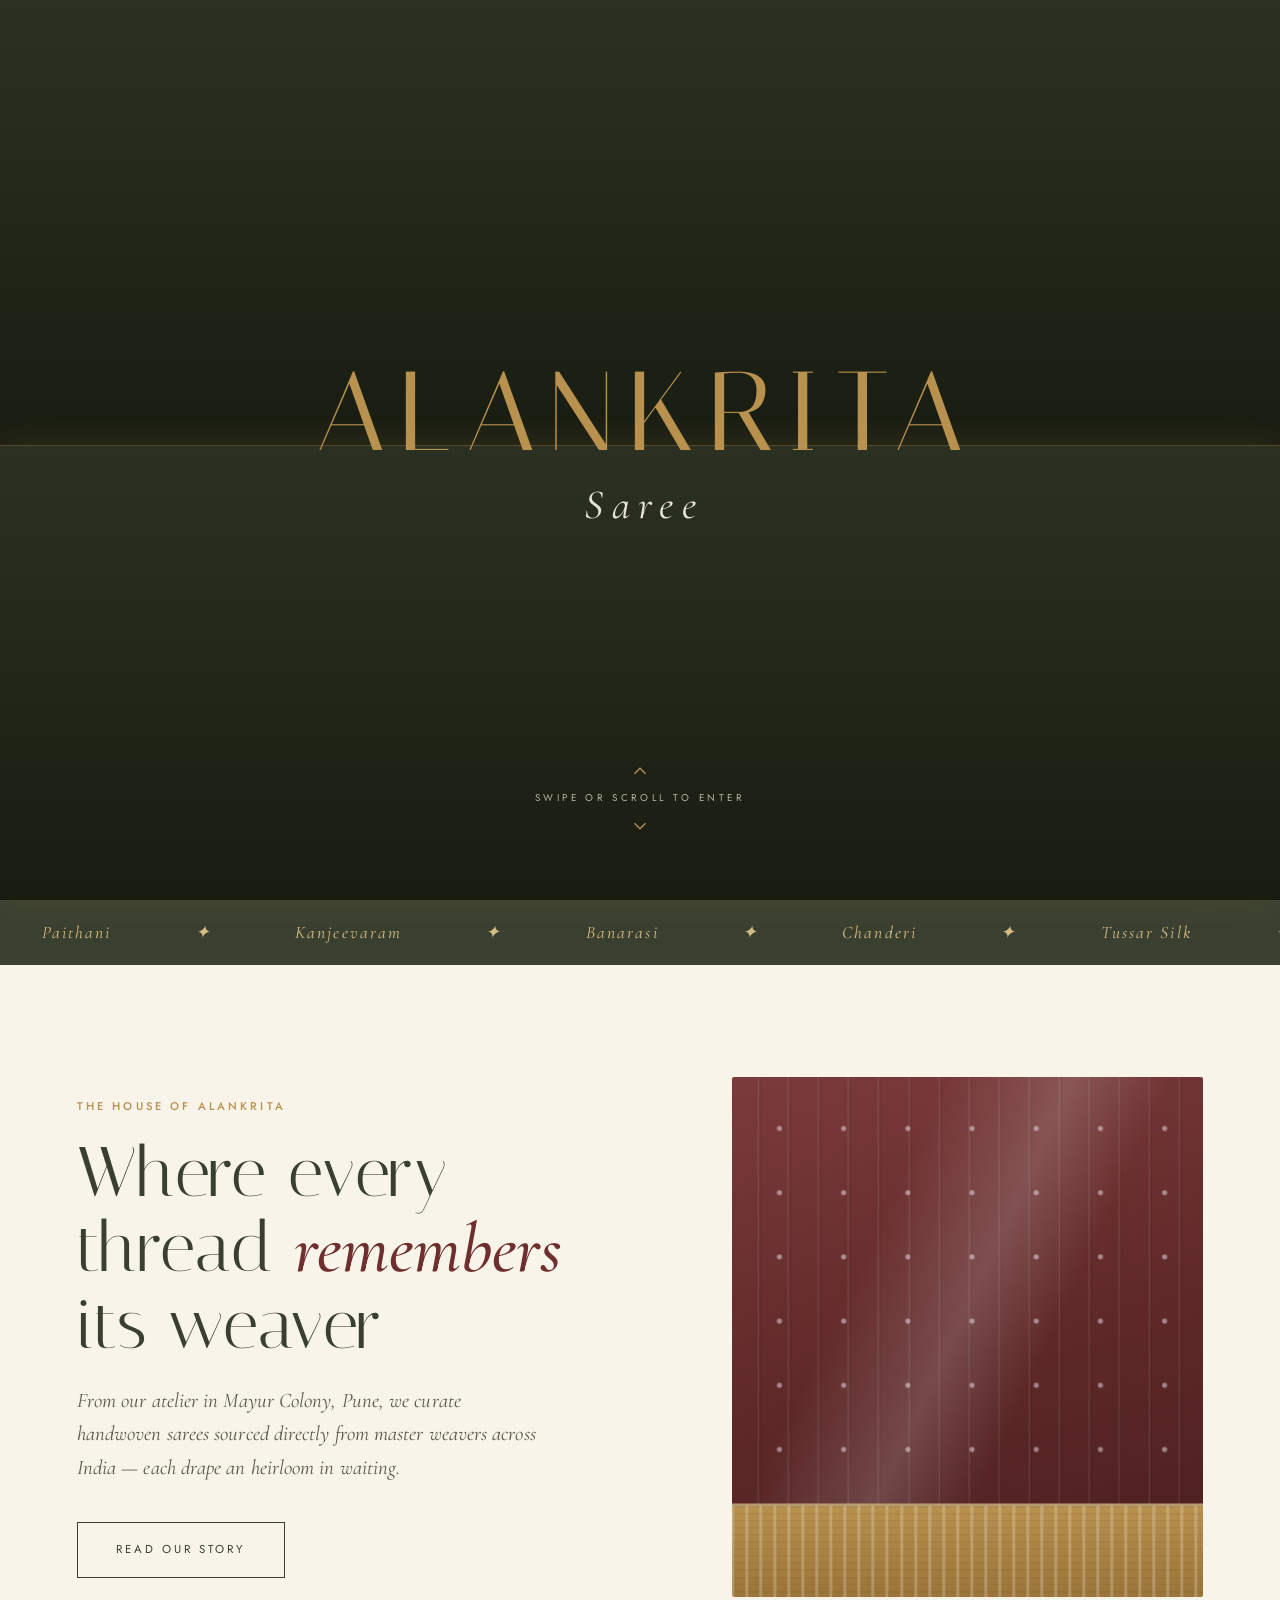
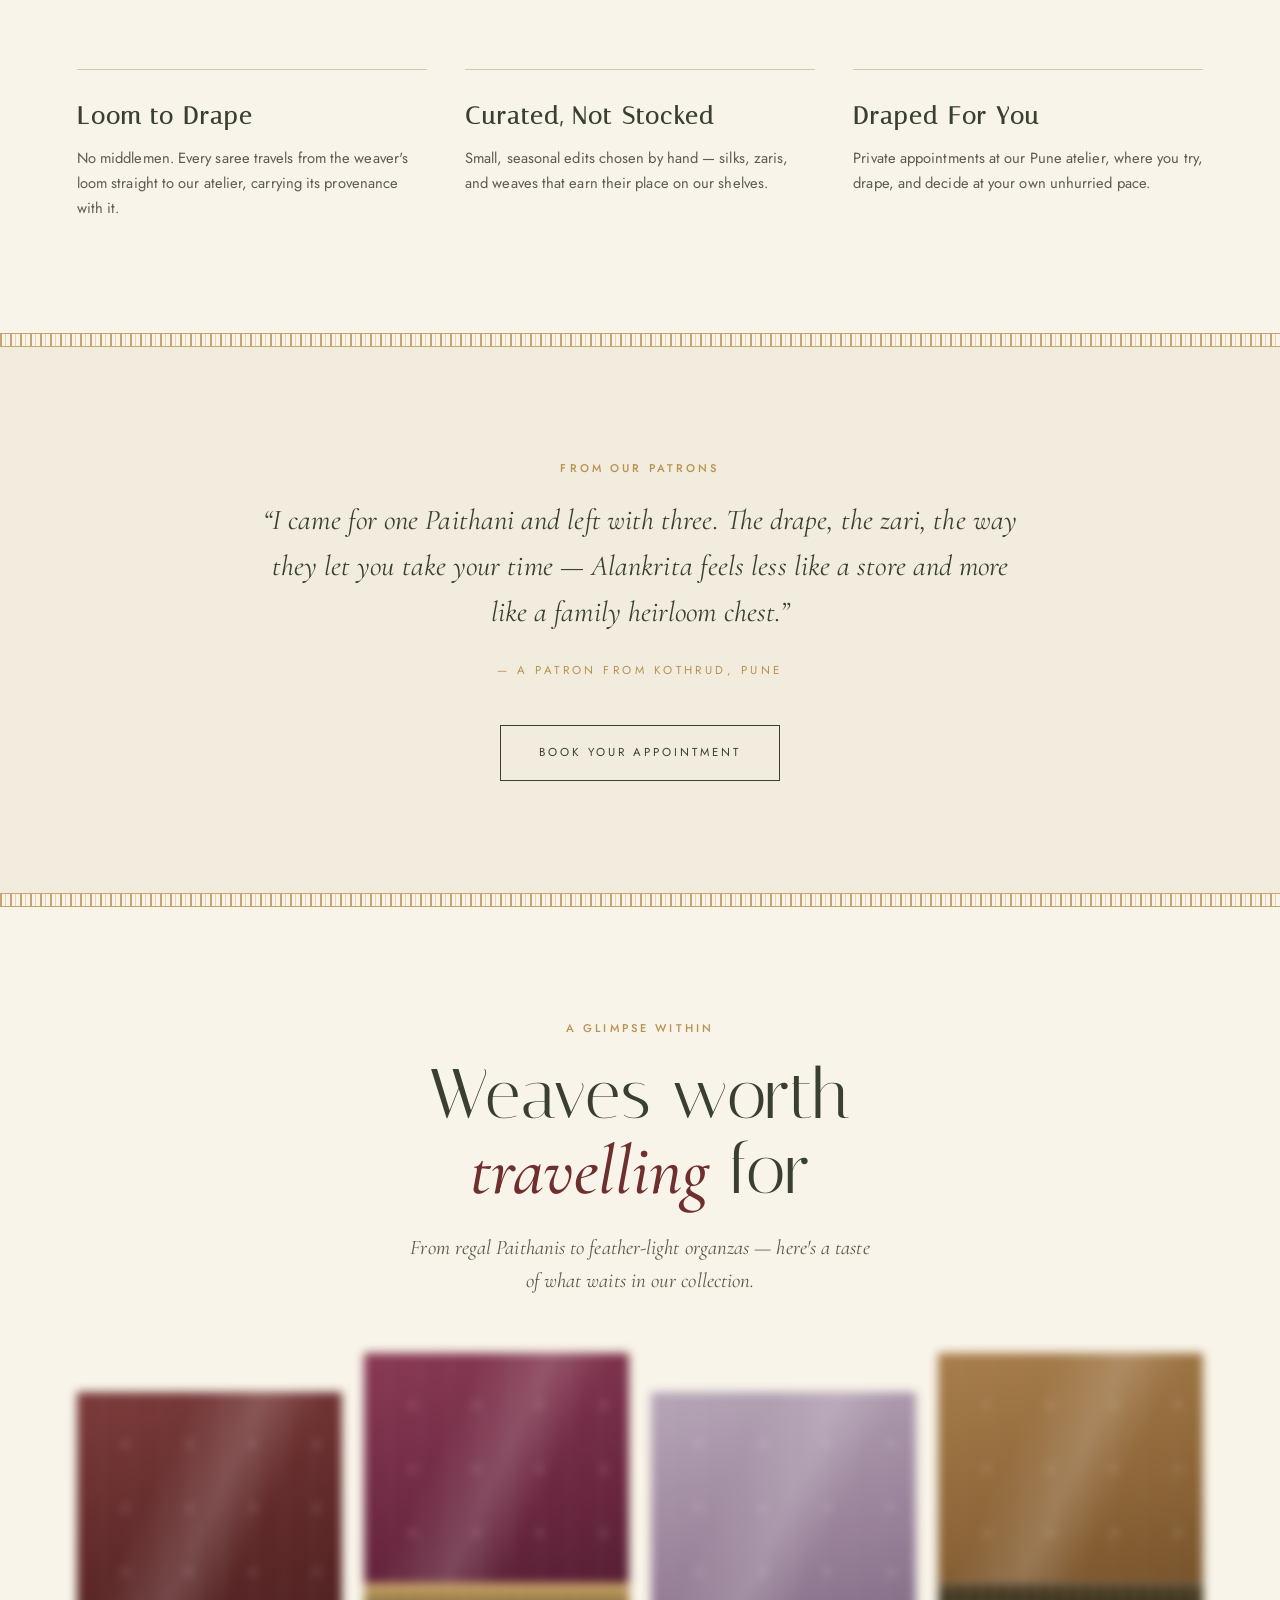
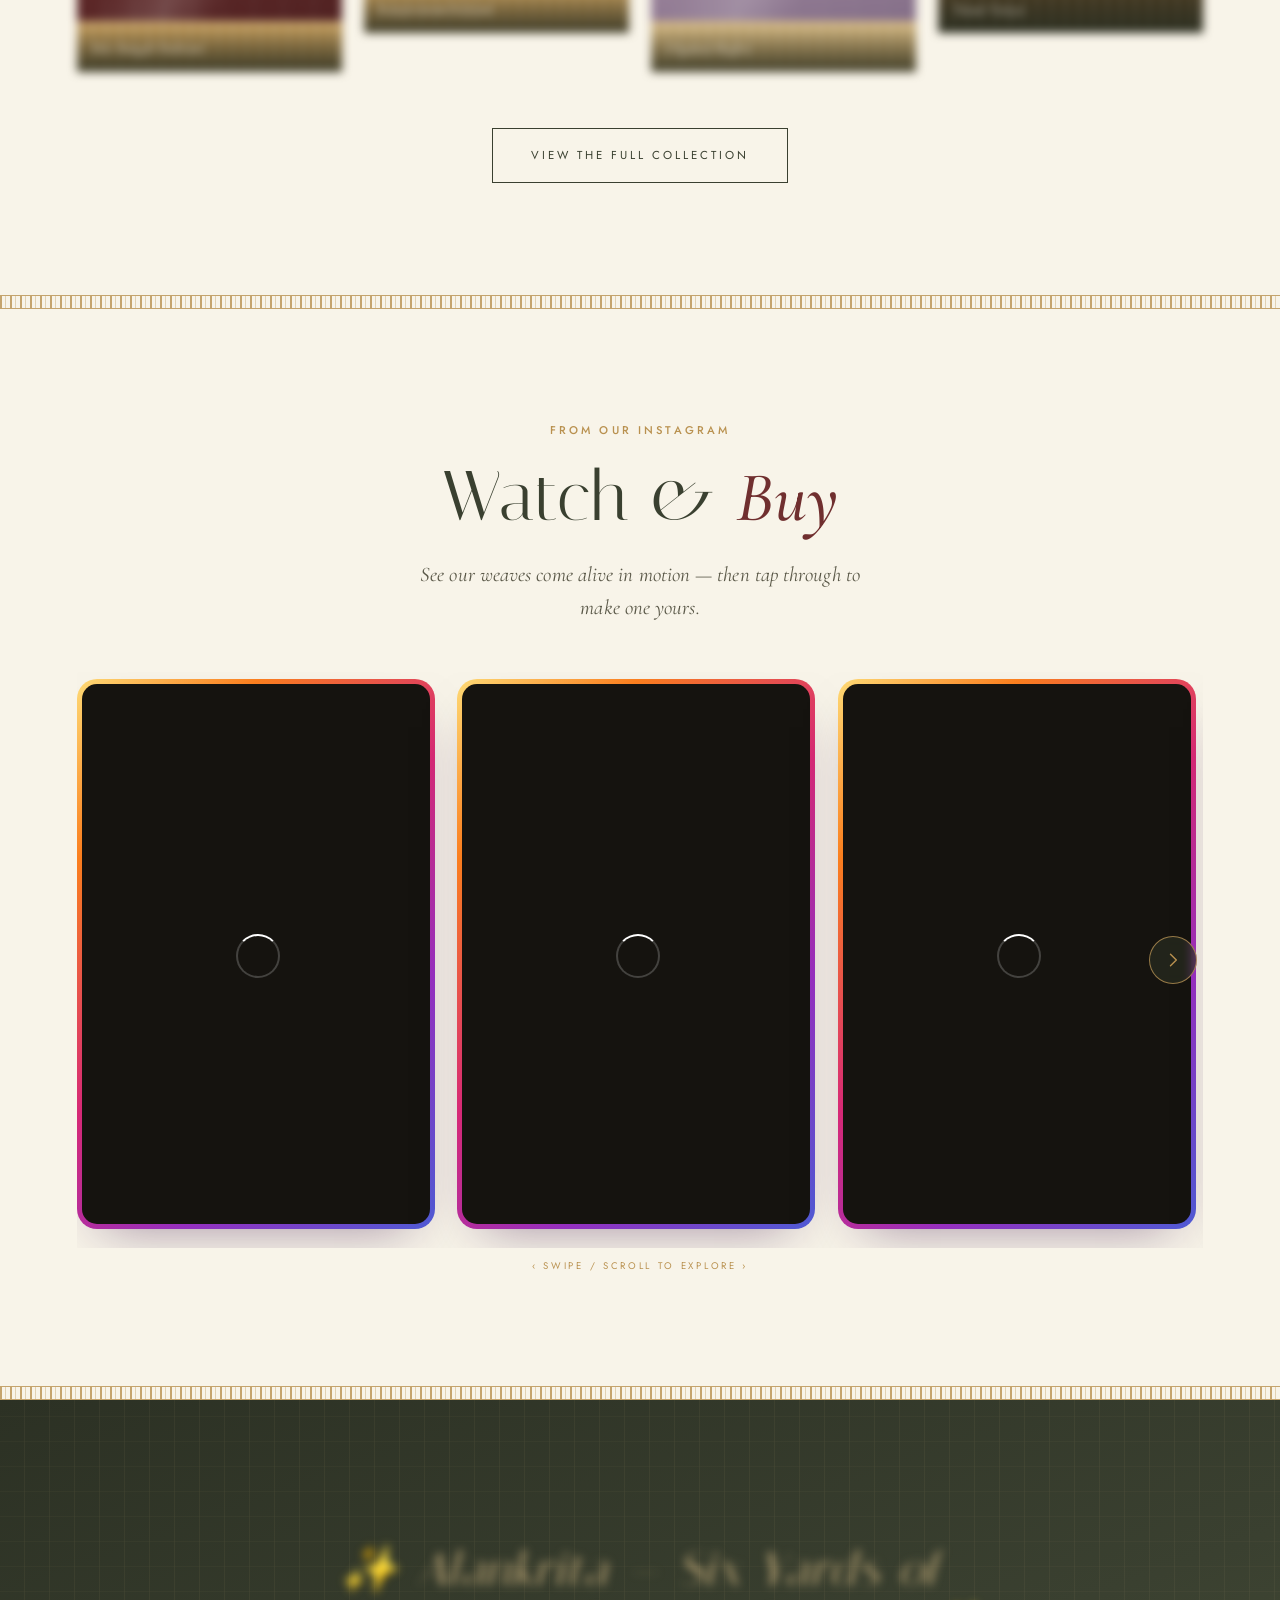
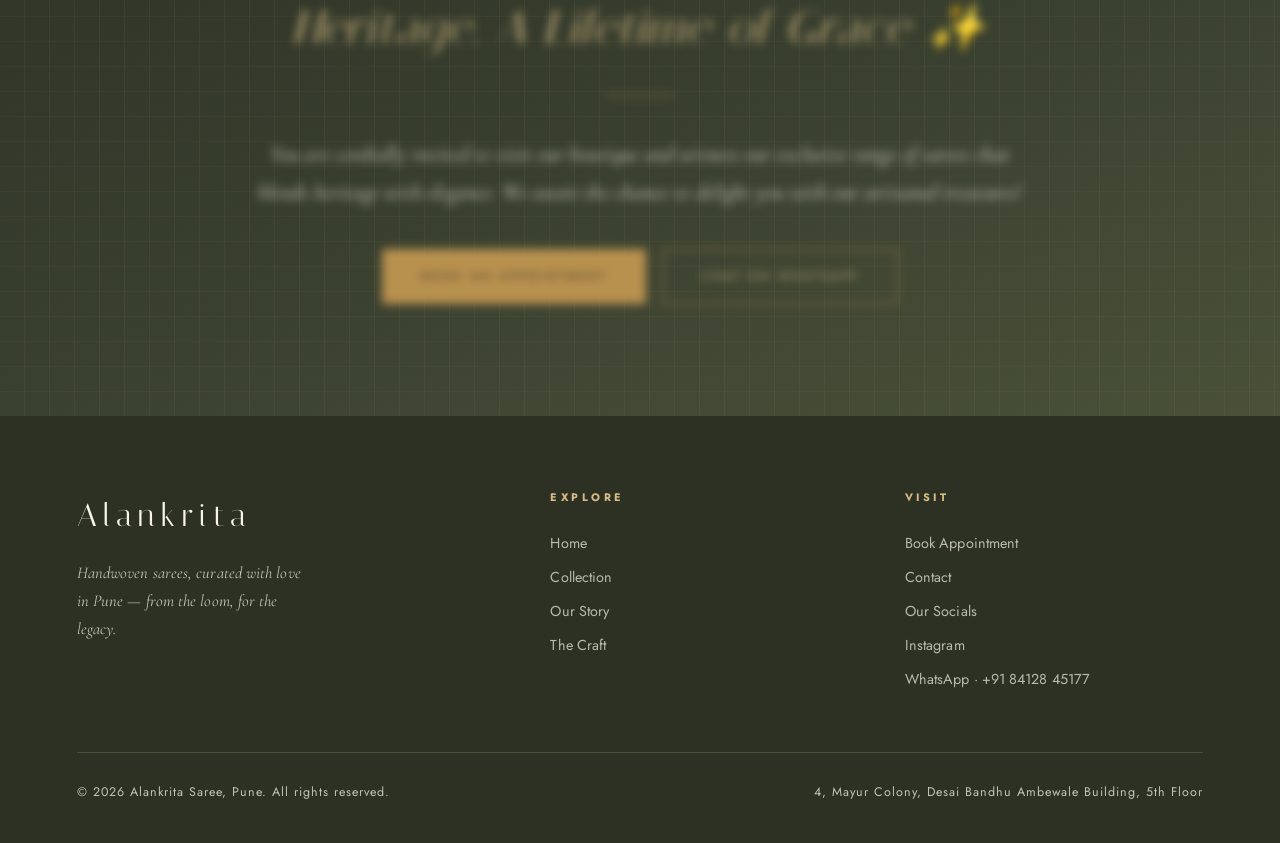
==== commit 8591032f: "Refine typography system and smooth out reveal motion Typography: - Switch UI/body face from Karla t" ====
--- a/index.html
+++ b/index.html
@@ -11,7 +11,7 @@
 <title>Alankrita Saree — Handwoven Luxury, Pune</title>
 <link rel="preconnect" href="https://fonts.googleapis.com">
 <link rel="preconnect" href="https://fonts.gstatic.com" crossorigin>
-<link href="https://fonts.googleapis.com/css2?family=Italiana&family=Cormorant+Garamond:ital,wght@0,400;0,500;1,400;1,500&family=Karla:wght@300;400;500;600&display=swap" rel="stylesheet">
+<link href="https://fonts.googleapis.com/css2?family=Italiana&family=Cormorant+Garamond:ital,wght@0,400;0,500;1,400;1,500&family=Jost:wght@300;400;500;600&display=swap" rel="stylesheet">
 <link rel="stylesheet" href="styles.css">
 <link rel="preload" as="image" href="https://i.ibb.co/XfvWkSz9/Whats-App-Image-2026-06-16-at-12-13-04-PM.jpg">
 <link rel="preload" as="image" href="https://i.ibb.co/WrxczYL/Whats-App-Image-2026-06-16-at-12-13-03-PM-1.jpg">
@@ -42,7 +42,7 @@
   .cw-name { font-family: 'Italiana','Cormorant Garamond',serif; font-size: clamp(2.7rem, 11vw, 7rem); line-height: .95; letter-spacing: .12em; text-indent: .12em; text-transform: uppercase; color: var(--gold, #C9A05C); }
   .cw-sub { font-family: 'Cormorant Garamond',serif; font-style: italic; font-size: clamp(1.3rem, 5vw, 2.6rem); letter-spacing: .2em; text-indent: .2em; color: var(--ivory, #F3ECDD); opacity: .92; }
   .curtain-hint { position: absolute; left: 0; right: 0; bottom: 7%; z-index: 3; display: flex; flex-direction: column; align-items: center; gap: .5rem; transition: opacity .4s ease; pointer-events: none; }
-  .curtain-hint span { font-family: 'Karla',sans-serif; font-size: .62rem; letter-spacing: .34em; text-transform: uppercase; color: rgba(243,236,221,.72); }
+  .curtain-hint span { font-family: 'Jost',sans-serif; font-size: .62rem; letter-spacing: .34em; text-transform: uppercase; color: rgba(243,236,221,.72); }
   .cw-chev { width: 22px; height: 22px; fill: none; stroke: var(--gold, #C9A05C); stroke-width: 1.4; }
   .cw-chev.up { animation: cwBobUp 1.7s ease-in-out infinite; }
   .cw-chev.down { animation: cwBobDown 1.7s ease-in-out infinite; }
@@ -76,7 +76,7 @@
   .wb-watch:hover .pl{background:#fff}
   .wb-watch .pl svg{width:20px;height:20px;fill:#fff;transition:.3s}
   .wb-watch:hover .pl svg{fill:#d62976}
-  .wb-hint{text-align:center;font-family:var(--body,'Karla',sans-serif);font-size:.6rem;letter-spacing:.28em;text-transform:uppercase;color:var(--gold,#C9A05C);margin-top:.6rem}
+  .wb-hint{text-align:center;font-family:var(--body,'Jost',sans-serif);font-size:.6rem;letter-spacing:.28em;text-transform:uppercase;color:var(--gold,#C9A05C);margin-top:.6rem}
 
   /* ===== Watch & Buy — navigation arrows ===== */
   .wb-carousel{position:relative}
--- a/styles.css
+++ b/styles.css
@@ -10,12 +10,23 @@
   --ink:#23261C;
   --display:'Italiana',serif;
   --serif:'Cormorant Garamond',serif;
-  --body:'Karla',sans-serif;
+  --body:'Jost',sans-serif;
+  /* motion */
   --ease:cubic-bezier(.22,.8,.26,.99);
+  --ease-out:cubic-bezier(.16,1,.3,1);   /* silky decelerate — used for reveals */
+  --ease-soft:cubic-bezier(.33,1,.68,1);
+  /* tracking scale — wide only for small uppercase labels, tight for display */
+  --track-display:.005em;
+  --track-label:.28em;
 }
 *{margin:0;padding:0;box-sizing:border-box}
-html{scroll-behavior:smooth}
-body{font-family:var(--body);background:var(--ivory);color:var(--ink);overflow-x:hidden;line-height:1.6}
+html{scroll-behavior:smooth;-webkit-text-size-adjust:100%}
+body{font-family:var(--body);background:var(--ivory);color:var(--ink);overflow-x:hidden;
+  line-height:1.7;font-weight:400;font-size:16.5px;letter-spacing:.005em;
+  -webkit-font-smoothing:antialiased;-moz-osx-font-smoothing:grayscale;
+  text-rendering:optimizeLegibility;font-feature-settings:"kern" 1,"liga" 1,"calt" 1}
+/* display + serif faces want their own optical settings */
+h1,h2,h3,h4,.logo,.foot-logo{font-feature-settings:"kern" 1,"liga" 1,"dlig" 1;font-kerning:normal}
 ::selection{background:var(--gold);color:#fff}
 
 /* ---------- Zari divider motif ---------- */
@@ -51,47 +62,51 @@
 .burger.open span:nth-child(3){transform:translateY(-6.5px) rotate(-45deg)}
 
 /* ---------- Pages ---------- */
-.page{display:block;min-height:100vh;animation:pageIn 1s var(--ease)}
+.page{display:block;min-height:100vh;animation:pageIn 1.1s var(--ease-out)}
 .page.active{display:block}
-@keyframes pageIn{from{opacity:0;transform:translateY(26px)}to{opacity:1;transform:none}}
+@keyframes pageIn{from{opacity:0;transform:translateY(20px)}to{opacity:1;transform:none}}
 
 /* ---------- Reveal ---------- */
-/* content is visible by default; only hidden once JS confirms it can animate them back in */
-.reveal{transition:opacity 1.1s var(--ease),transform 1.1s var(--ease)}
-.js .reveal{opacity:0;transform:translateY(46px)}
-.js .reveal.in{opacity:1;transform:none}
-.reveal.d1{transition-delay:.12s}.reveal.d2{transition-delay:.24s}.reveal.d3{transition-delay:.36s}
-.reveal.d4{transition-delay:.48s}.reveal.d5{transition-delay:.6s}
+/* content is visible by default; only hidden once JS confirms it can animate them back in.
+   Motion philosophy: gentle distance, long silky decelerate, a whisper of blur. */
+.reveal{transition:opacity 1.25s var(--ease-out),transform 1.25s var(--ease-out),filter 1.25s var(--ease-out);will-change:opacity,transform}
+.js .reveal{opacity:0;transform:translateY(28px);filter:blur(4px)}
+.js .reveal.in{opacity:1;transform:none;filter:blur(0)}
+.reveal.in{will-change:auto}
+.reveal.d1{transition-delay:.09s}.reveal.d2{transition-delay:.18s}.reveal.d3{transition-delay:.27s}
+.reveal.d4{transition-delay:.36s}.reveal.d5{transition-delay:.45s}
 /* directional + scale reveals */
-.js .reveal.from-left{transform:translateX(-60px)}
-.js .reveal.from-right{transform:translateX(60px)}
+.js .reveal.from-left{transform:translateX(-48px);filter:blur(4px)}
+.js .reveal.from-right{transform:translateX(48px);filter:blur(4px)}
 .js .reveal.from-left.in,.js .reveal.from-right.in{transform:none}
-.reveal.zoom{transition:opacity 1.2s var(--ease),transform 1.2s var(--ease)}
-.js .reveal.zoom{transform:scale(.9)}
+.reveal.zoom{transition:opacity 1.4s var(--ease-out),transform 1.4s var(--ease-out),filter 1.4s var(--ease-out)}
+.js .reveal.zoom{transform:scale(.94);filter:blur(5px)}
 .js .reveal.zoom.in{transform:scale(1)}
-.js .reveal.blur{filter:blur(10px)}
+.js .reveal.blur{filter:blur(12px)}
 .js .reveal.blur.in{filter:blur(0)}
-/* word-by-word line reveal */
-.line-reveal{display:inline-block;overflow:hidden}
-.line-reveal .w{display:inline-block;transition:opacity .8s var(--ease),transform .8s var(--ease)}
-.js .line-reveal .w{opacity:0;transform:translateY(100%)}
-.js .line-reveal.in .w{opacity:1;transform:none}
-.line-reveal.in .w:nth-child(1){transition-delay:.05s}
-.line-reveal.in .w:nth-child(2){transition-delay:.12s}
-.line-reveal.in .w:nth-child(3){transition-delay:.19s}
-.line-reveal.in .w:nth-child(4){transition-delay:.26s}
-.line-reveal.in .w:nth-child(5){transition-delay:.33s}
-.line-reveal.in .w:nth-child(6){transition-delay:.4s}
-.line-reveal.in .w:nth-child(7){transition-delay:.47s}
-.line-reveal.in .w:nth-child(8){transition-delay:.54s}
-.line-reveal.in .w:nth-child(n+9){transition-delay:.6s}
+/* word-by-word line reveal — words rise from behind a clip mask */
+.line-reveal{display:inline-block}
+.line-reveal .w{display:inline-block;overflow:hidden;vertical-align:top}
+.line-reveal .w > i{display:inline-block;font-style:inherit;transition:transform .95s var(--ease-out),opacity .95s var(--ease-out)}
+.js .line-reveal .w > i{opacity:0;transform:translateY(108%)}
+.js .line-reveal.in .w > i{opacity:1;transform:none}
+.line-reveal.in .w:nth-child(1) > i{transition-delay:.04s}
+.line-reveal.in .w:nth-child(2) > i{transition-delay:.11s}
+.line-reveal.in .w:nth-child(3) > i{transition-delay:.18s}
+.line-reveal.in .w:nth-child(4) > i{transition-delay:.25s}
+.line-reveal.in .w:nth-child(5) > i{transition-delay:.32s}
+.line-reveal.in .w:nth-child(6) > i{transition-delay:.39s}
+.line-reveal.in .w:nth-child(7) > i{transition-delay:.46s}
+.line-reveal.in .w:nth-child(8) > i{transition-delay:.53s}
+.line-reveal.in .w:nth-child(n+9) > i{transition-delay:.6s}
 
 /* ---------- Zoom parallax ---------- */
 .parallax-frame{overflow:hidden;position:relative}
 .parallax-zoom{transform:scale(1.18);transition:transform .1s linear;will-change:transform}
 @media (prefers-reduced-motion:reduce){
   .parallax-zoom{transform:none!important}
-  .reveal{transition:none;opacity:1;transform:none}
+  .js .reveal,.js .reveal.zoom,.js .reveal.blur{opacity:1!important;transform:none!important;filter:none!important;transition:none}
+  .js .line-reveal .w > i{opacity:1!important;transform:none!important;transition:none}
   *{animation-duration:.001s!important}
 }
 
@@ -102,11 +117,11 @@
   linear-gradient(90deg,rgba(34,38,26,.66) 0%,rgba(34,38,26,.30) 30%,transparent 52%),
   linear-gradient(0deg,rgba(34,38,26,.72) 0%,rgba(34,38,26,.20) 26%,transparent 46%);pointer-events:none}
 .img-hero-content{position:relative;z-index:3;padding:0 6vw 7vh;max-width:600px;color:var(--ivory)}
-.img-hero-content .hero-eyebrow{color:var(--gold-light);margin-bottom:1.1rem;animation:fadeUp 1.1s .3s var(--ease) backwards}
-.img-hero-content h1{font-family:var(--display);font-size:clamp(2.6rem,6.2vw,5.4rem);letter-spacing:.06em;line-height:1.04;font-weight:400;text-shadow:0 4px 40px rgba(20,24,14,.5);animation:fadeUp 1.1s .5s var(--ease) backwards}
-.img-hero-content h1 em{font-family:var(--serif);font-style:italic;color:var(--gold-light);letter-spacing:.02em}
-.img-hero-content .hero-sub{font-family:var(--serif);font-style:italic;font-size:clamp(1rem,1.8vw,1.3rem);color:rgba(248,244,233,.94);margin-top:1.1rem;max-width:40ch;text-shadow:0 2px 20px rgba(20,24,14,.5);animation:fadeUp 1.1s .7s var(--ease) backwards}
-.img-hero-content .hero-cta{margin-top:2.2rem;display:flex;gap:1rem;flex-wrap:wrap;animation:fadeUp 1.1s .9s var(--ease) backwards}
+.img-hero-content .hero-eyebrow{color:var(--gold-light);margin-bottom:1.1rem;animation:fadeUp 1.3s .35s var(--ease-out) backwards}
+.img-hero-content h1{font-family:var(--display);font-size:clamp(2.6rem,6.2vw,5.4rem);letter-spacing:var(--track-display);line-height:1.02;font-weight:400;text-shadow:0 4px 40px rgba(20,24,14,.5);animation:fadeUp 1.3s .55s var(--ease-out) backwards}
+.img-hero-content h1 em{font-family:var(--serif);font-style:italic;font-weight:500;color:var(--gold-light);letter-spacing:0}
+.img-hero-content .hero-sub{font-family:var(--serif);font-style:italic;font-size:clamp(1.05rem,1.8vw,1.35rem);line-height:1.55;color:rgba(248,244,233,.94);margin-top:1.15rem;max-width:40ch;text-shadow:0 2px 20px rgba(20,24,14,.5);animation:fadeUp 1.3s .85s var(--ease-out) backwards}
+.img-hero-content .hero-cta{margin-top:2.2rem;display:flex;gap:1rem;flex-wrap:wrap;animation:fadeUp 1.3s 1.05s var(--ease-out) backwards}
 .img-hero .scroll-cue{position:absolute;bottom:1.8rem;right:6vw;color:var(--ivory);font-size:.6rem;letter-spacing:.4em;text-transform:uppercase;display:flex;align-items:center;gap:.7rem;z-index:3;opacity:.8}
 .img-hero .scroll-cue::after{content:'';width:42px;height:1px;background:var(--gold-light);display:inline-block}
 @media (max-width:760px){
@@ -132,15 +147,15 @@
   repeating-linear-gradient(90deg,transparent 0 22px,rgba(216,188,133,.5) 22px 23px),
   repeating-linear-gradient(0deg,transparent 0 22px,rgba(216,188,133,.35) 22px 23px)}
 .hero-content{position:relative;text-align:center;color:var(--ivory);padding:0 1.5rem;z-index:2}
-.hero-eyebrow{font-size:.72rem;letter-spacing:.5em;text-transform:uppercase;color:var(--gold-light);margin-bottom:1.6rem;animation:fadeUp 1.2s .3s var(--ease) backwards}
-.hero h1{font-family:var(--display);font-size:clamp(3.4rem,10vw,8.5rem);letter-spacing:.08em;line-height:1.02;font-weight:400;animation:fadeUp 1.2s .55s var(--ease) backwards}
-.hero h1 em{font-family:var(--serif);font-style:italic;color:var(--gold-light);letter-spacing:.02em}
+.hero-eyebrow{font-size:.72rem;letter-spacing:.34em;text-transform:uppercase;font-weight:500;color:var(--gold-light);margin-bottom:1.6rem;animation:fadeUp 1.3s .35s var(--ease-out) backwards}
+.hero h1{font-family:var(--display);font-size:clamp(3.4rem,10vw,8.5rem);letter-spacing:var(--track-display);line-height:1.01;font-weight:400;animation:fadeUp 1.3s .6s var(--ease-out) backwards}
+.hero h1 em{font-family:var(--serif);font-style:italic;font-weight:500;color:var(--gold-light);letter-spacing:0}
 .hero-sub{font-family:var(--serif);font-style:italic;font-size:clamp(1.05rem,2vw,1.4rem);color:rgba(248,244,233,.85);margin-top:1.5rem;animation:fadeUp 1.2s .8s var(--ease) backwards}
 .hero-cta{margin-top:3rem;display:flex;gap:1.2rem;justify-content:center;flex-wrap:wrap;animation:fadeUp 1.2s 1.05s var(--ease) backwards}
 .hero-scroll{position:absolute;bottom:2.2rem;left:50%;transform:translateX(-50%);color:var(--gold-light);font-size:.65rem;letter-spacing:.4em;text-transform:uppercase;display:flex;flex-direction:column;align-items:center;gap:.7rem;z-index:2}
 .hero-scroll::after{content:'';width:1px;height:46px;background:linear-gradient(var(--gold-light),transparent);animation:drop 2.2s infinite}
 @keyframes drop{0%{transform:scaleY(0);transform-origin:top}45%{transform:scaleY(1);transform-origin:top}55%{transform:scaleY(1);transform-origin:bottom}100%{transform:scaleY(0);transform-origin:bottom}}
-@keyframes fadeUp{from{opacity:0;transform:translateY(34px)}to{opacity:1;transform:none}}
+@keyframes fadeUp{from{opacity:0;transform:translateY(26px);filter:blur(4px)}to{opacity:1;transform:none;filter:blur(0)}}
 .hero-pallu{position:absolute;right:-6vw;top:8vh;width:34vw;max-width:480px;height:84vh;border:1px solid rgba(216,188,133,.35);border-radius:240px 240px 0 0;opacity:.5;z-index:1}
 .hero-pallu::before{content:'';position:absolute;inset:14px;border:1px solid rgba(216,188,133,.22);border-radius:230px 230px 0 0}
 
@@ -160,10 +175,10 @@
 
 /* ---------- Sections ---------- */
 section{padding:7rem 6vw}
-.eyebrow{font-size:.7rem;letter-spacing:.45em;text-transform:uppercase;color:var(--gold);margin-bottom:1.1rem}
-h2{font-family:var(--display);font-size:clamp(2.4rem,5.5vw,4.6rem);font-weight:400;letter-spacing:.04em;line-height:1.08;color:var(--olive-deep)}
-h2 em{font-family:var(--serif);font-style:italic;color:var(--maroon)}
-.lede{font-family:var(--serif);font-size:1.25rem;font-style:italic;color:#5a5848;max-width:54ch;margin-top:1.4rem}
+.eyebrow{font-size:.7rem;letter-spacing:var(--track-label);text-transform:uppercase;color:var(--gold);margin-bottom:1.2rem;font-weight:500}
+h2{font-family:var(--display);font-size:clamp(2.4rem,5.5vw,4.6rem);font-weight:400;letter-spacing:var(--track-display);line-height:1.07;color:var(--olive-deep)}
+h2 em{font-family:var(--serif);font-style:italic;font-weight:500;color:var(--maroon);letter-spacing:0}
+.lede{font-family:var(--serif);font-size:1.3rem;font-style:italic;line-height:1.6;color:#5a5848;max-width:52ch;margin-top:1.4rem}
 
 /* ---------- Home strips ---------- */
 .intro-grid{display:grid;grid-template-columns:1.1fr .9fr;gap:5rem;align-items:center}
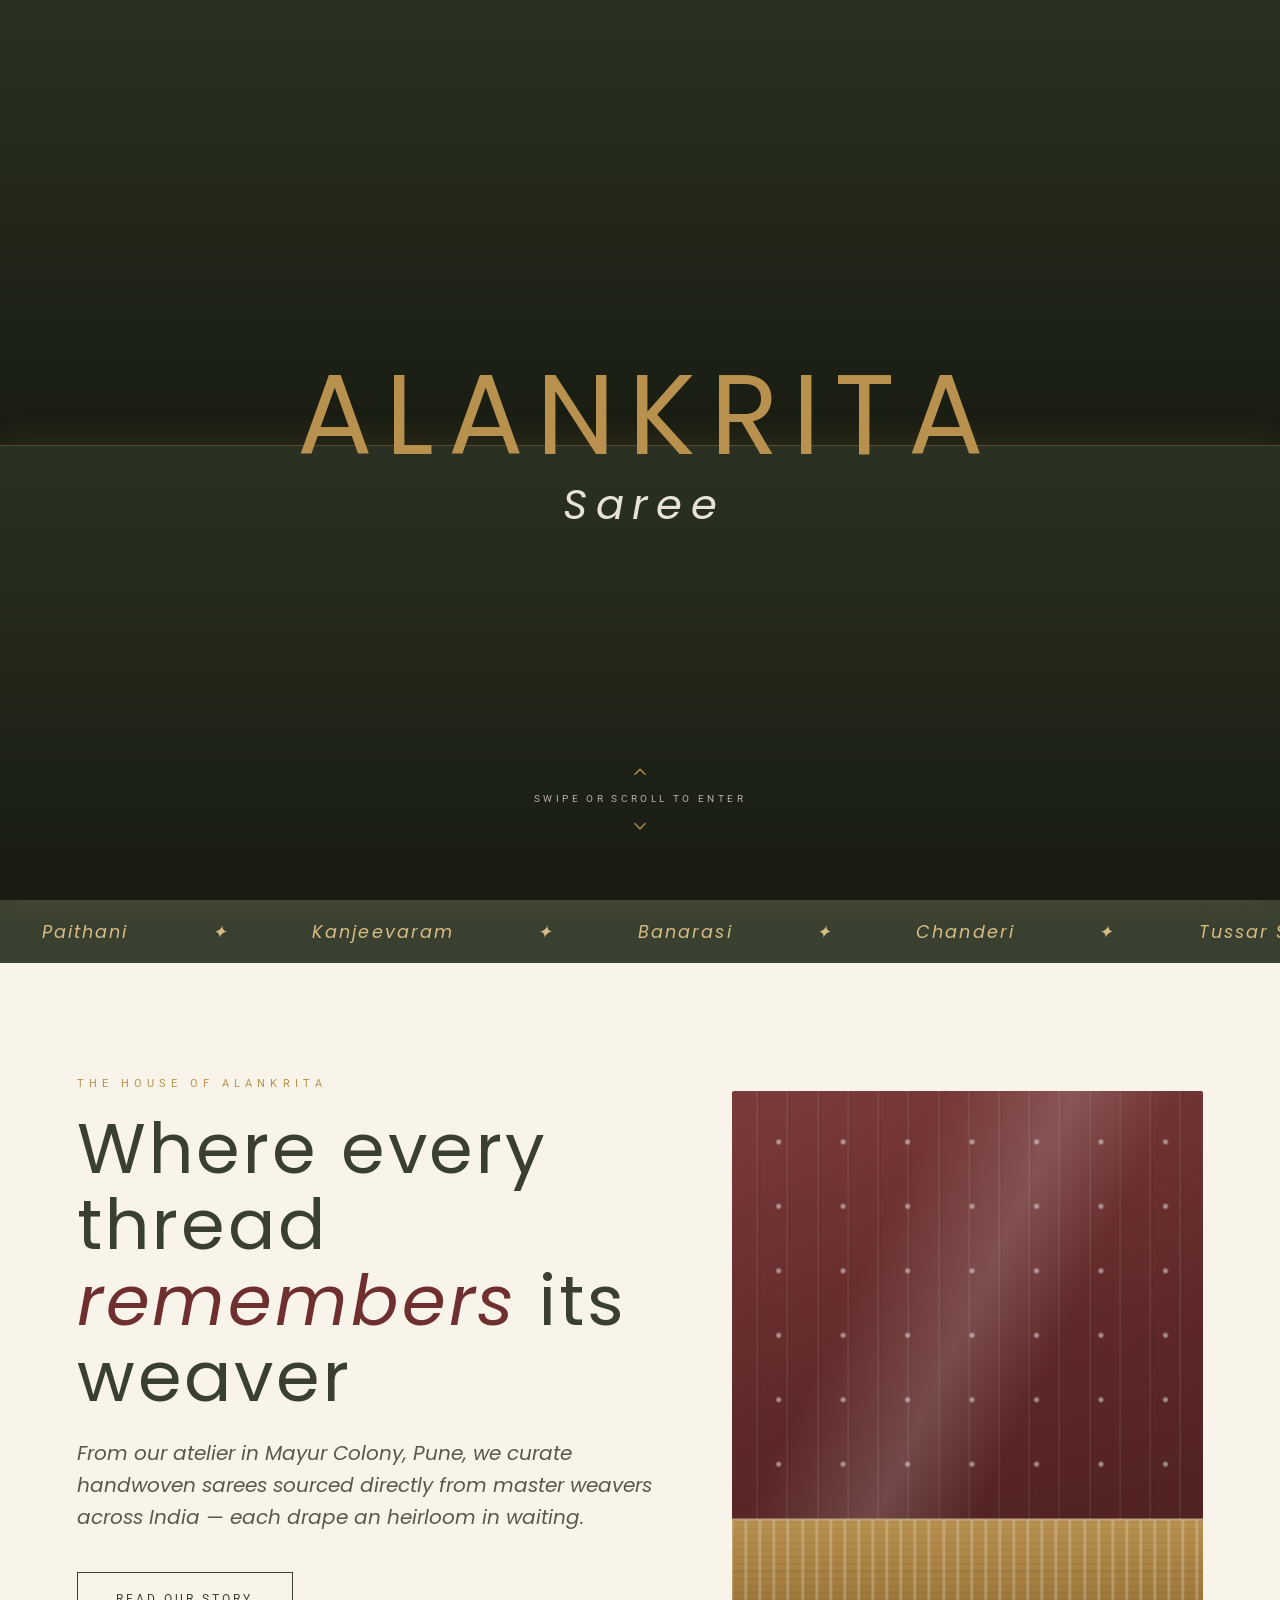
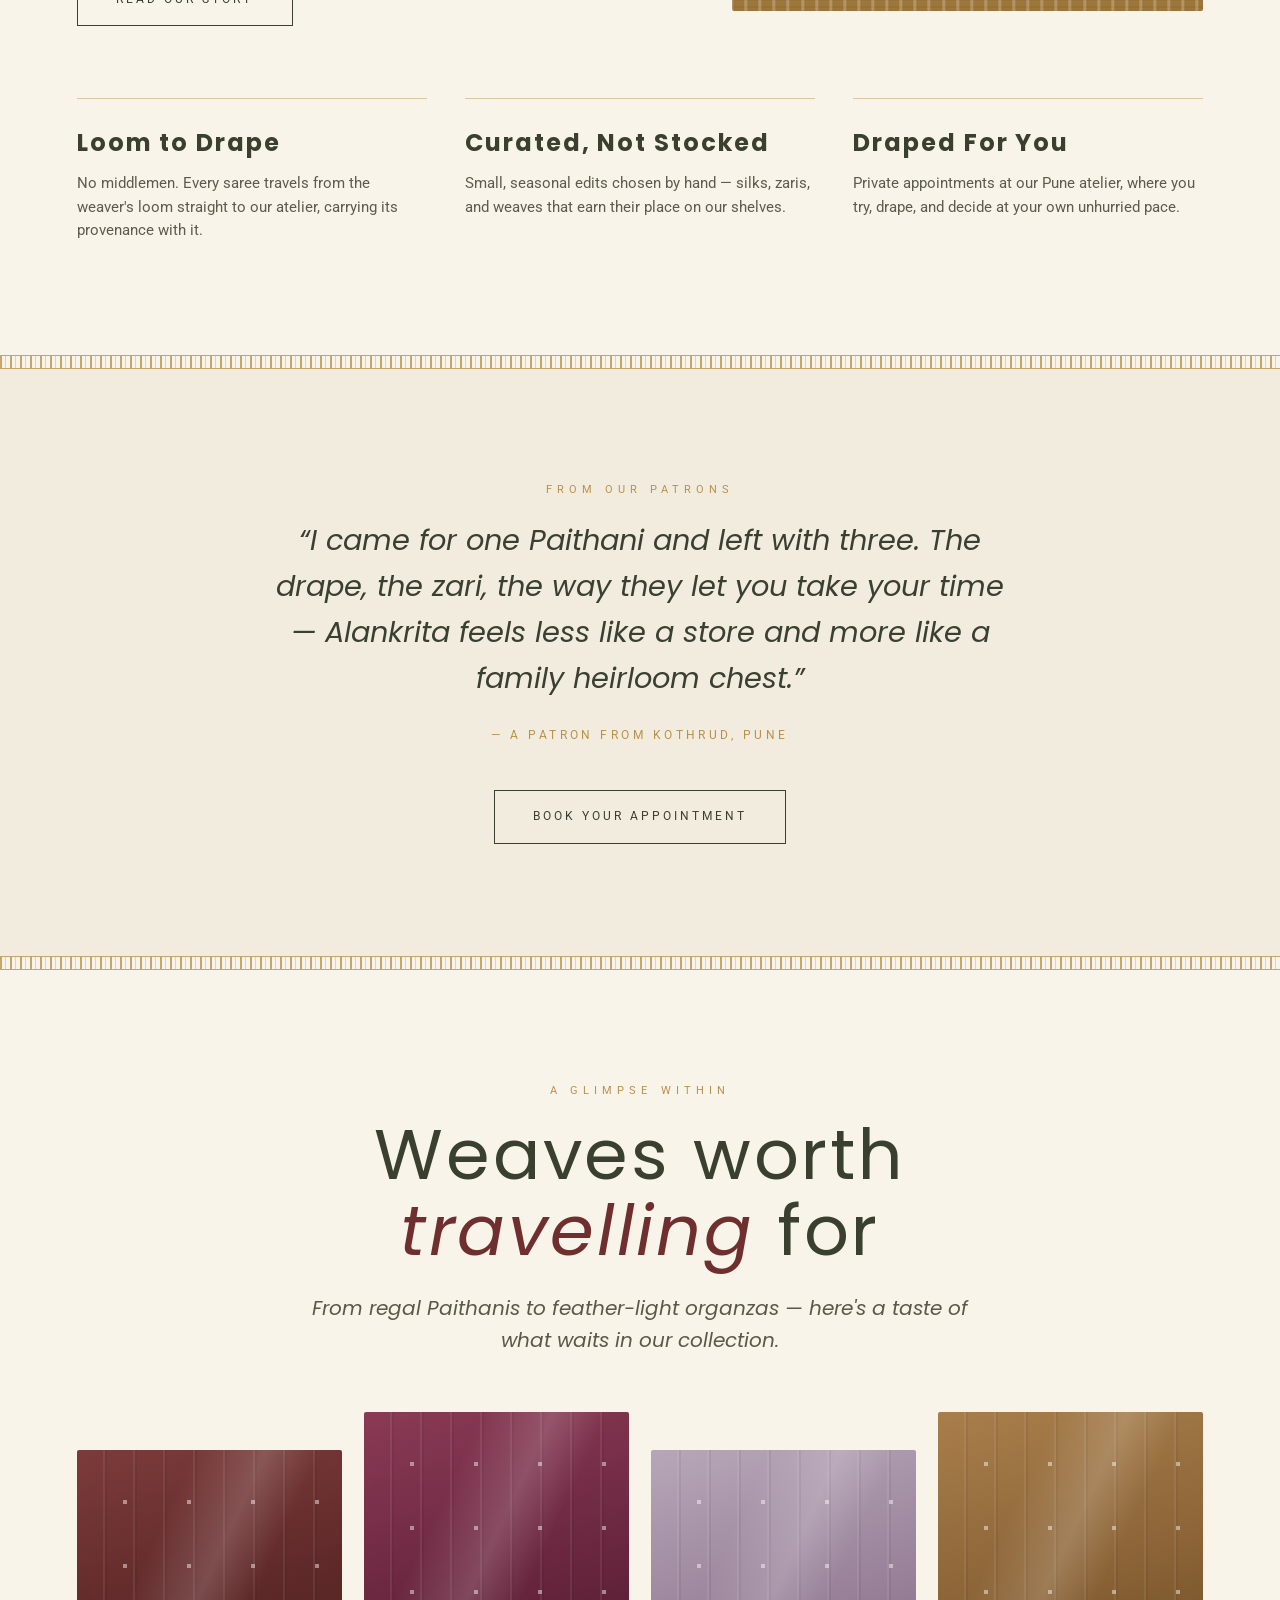
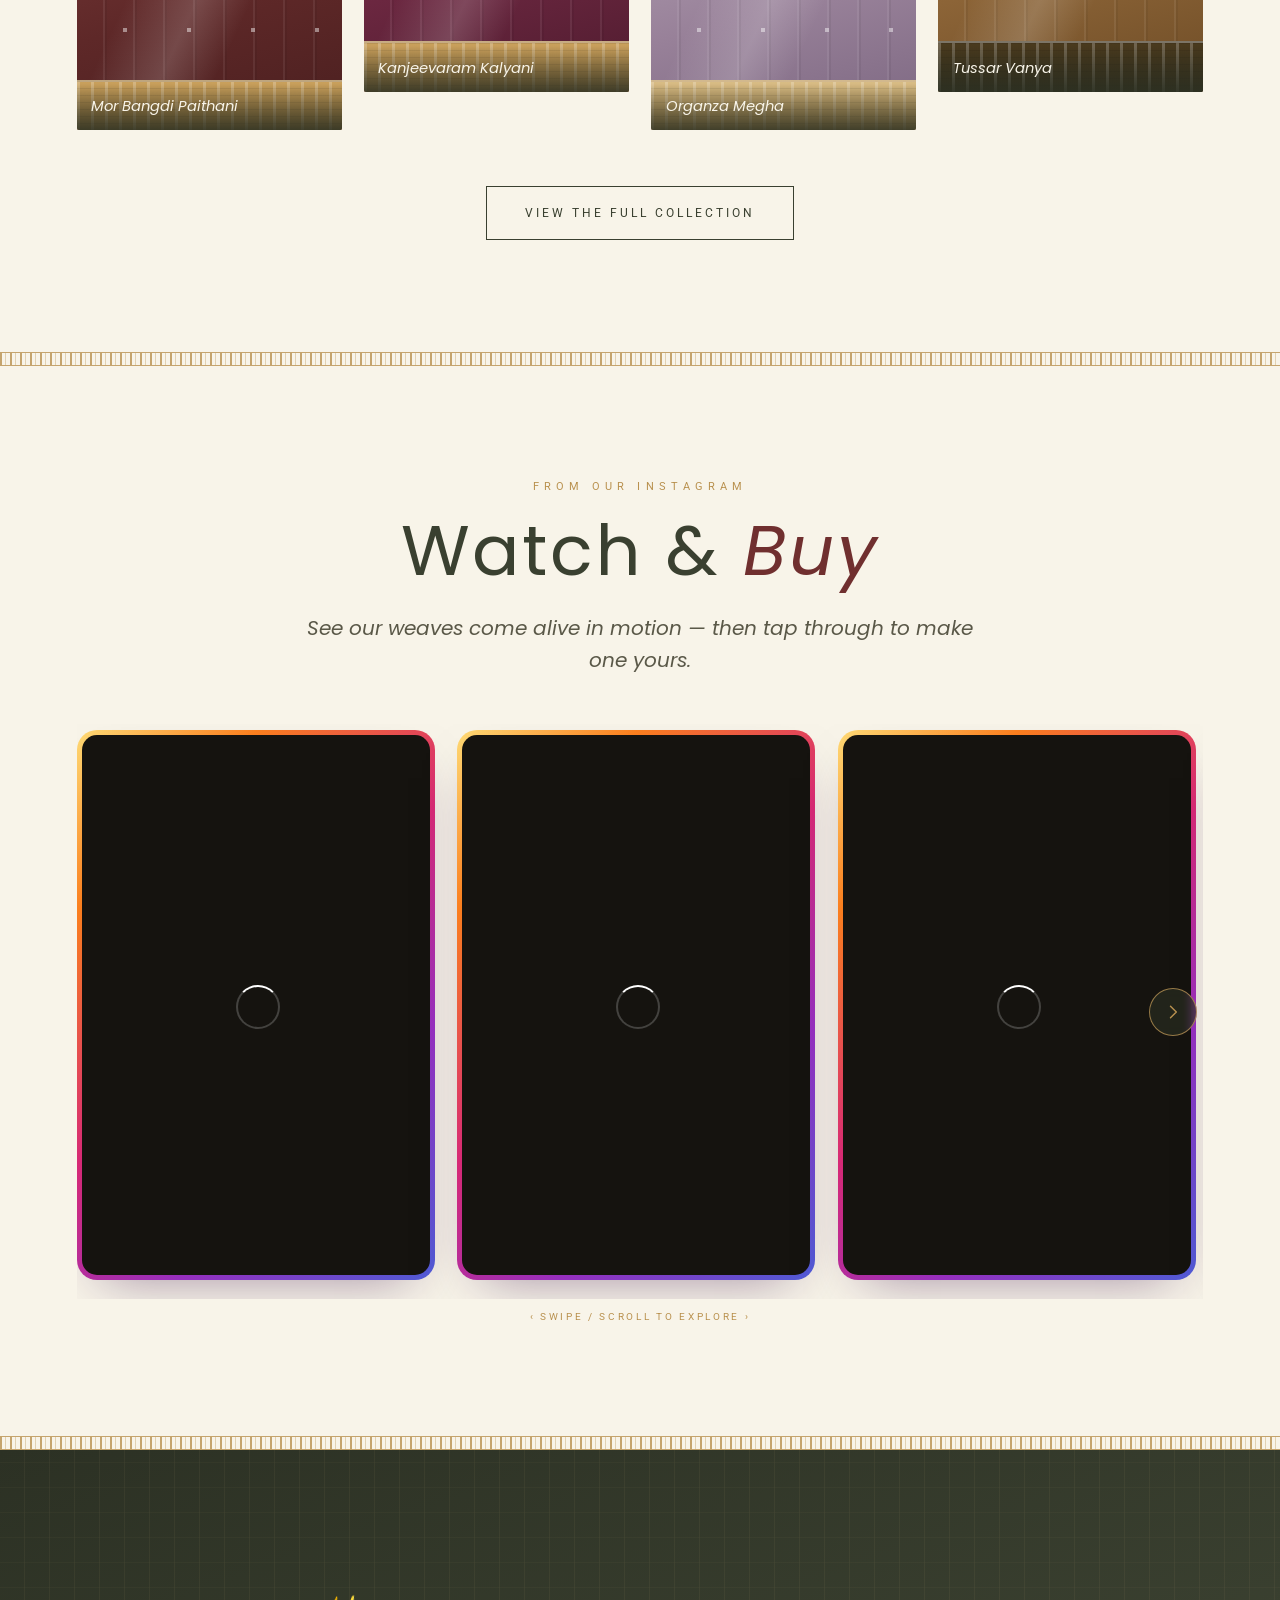
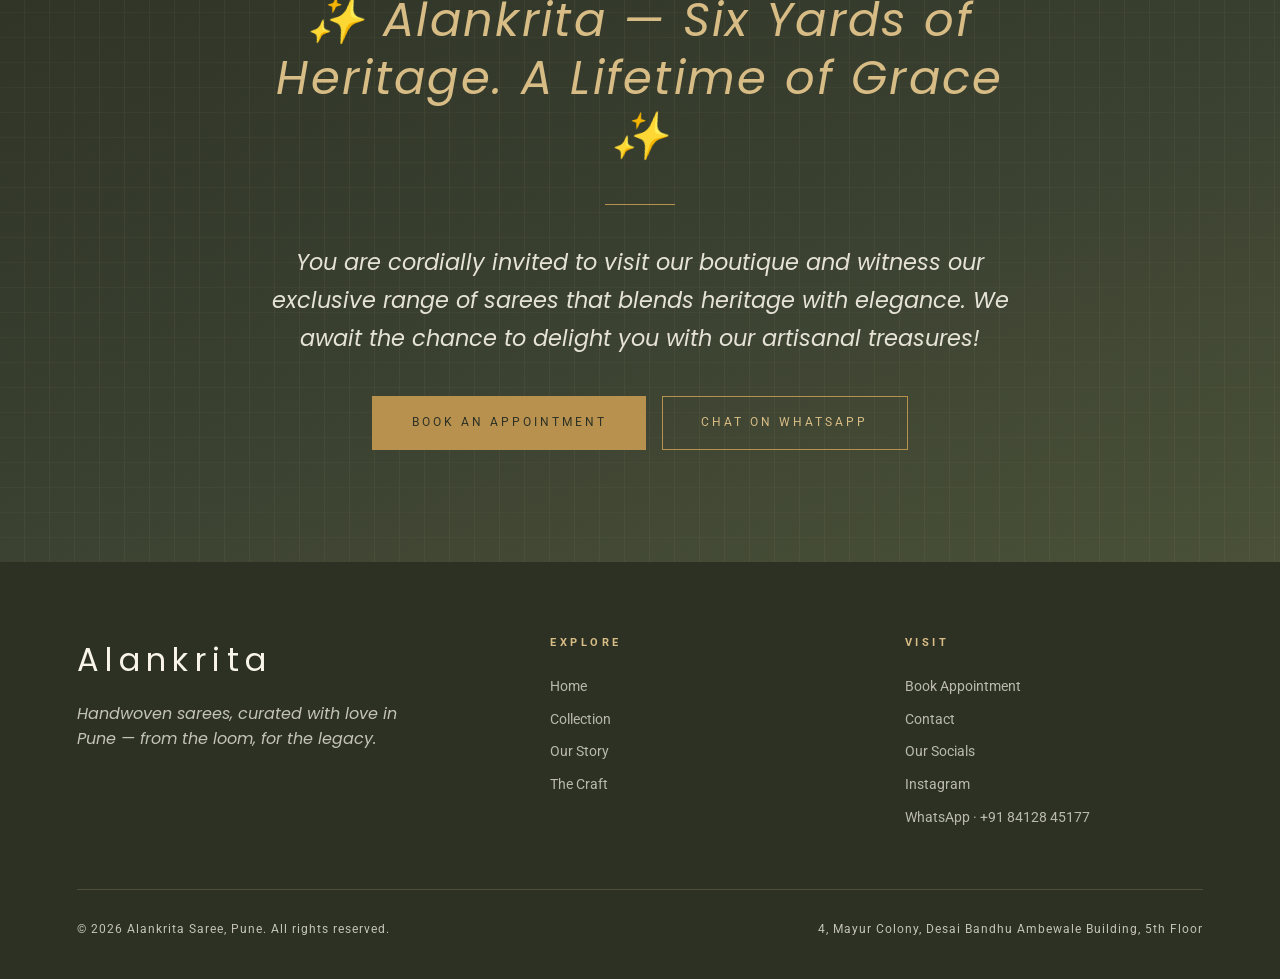
==== commit 4ae79a0d: "Use Google-style fonts (Poppins/Roboto) and fix reveal blur Fonts: - Display/headings + accents (e.g" ====
--- a/index.html
+++ b/index.html
@@ -11,7 +11,7 @@
 <title>Alankrita Saree — Handwoven Luxury, Pune</title>
 <link rel="preconnect" href="https://fonts.googleapis.com">
 <link rel="preconnect" href="https://fonts.gstatic.com" crossorigin>
-<link href="https://fonts.googleapis.com/css2?family=Italiana&family=Cormorant+Garamond:ital,wght@0,400;0,500;1,400;1,500&family=Jost:wght@300;400;500;600&display=swap" rel="stylesheet">
+<link href="https://fonts.googleapis.com/css2?family=Poppins:ital,wght@0,400;0,500;0,600;0,700;1,400;1,500&family=Roboto:ital,wght@0,300;0,400;0,500;0,700;1,400&display=swap" rel="stylesheet">
 <link rel="stylesheet" href="styles.css">
 <link rel="preload" as="image" href="https://i.ibb.co/XfvWkSz9/Whats-App-Image-2026-06-16-at-12-13-04-PM.jpg">
 <link rel="preload" as="image" href="https://i.ibb.co/WrxczYL/Whats-App-Image-2026-06-16-at-12-13-03-PM-1.jpg">
@@ -39,10 +39,10 @@
   .curtain-bot { bottom: 0; border-top: 1px solid rgba(201,160,92,.35); box-shadow: 0 -2px 34px rgba(201,160,92,.14); }
   .curtain.dragging .curtain-panel { transition: none; }
   .curtain-wordmark { position: absolute; inset: 0; z-index: 2; display: flex; flex-direction: column; align-items: center; justify-content: center; gap: .25rem; text-align: center; pointer-events: none; }
-  .cw-name { font-family: 'Italiana','Cormorant Garamond',serif; font-size: clamp(2.7rem, 11vw, 7rem); line-height: .95; letter-spacing: .12em; text-indent: .12em; text-transform: uppercase; color: var(--gold, #C9A05C); }
-  .cw-sub { font-family: 'Cormorant Garamond',serif; font-style: italic; font-size: clamp(1.3rem, 5vw, 2.6rem); letter-spacing: .2em; text-indent: .2em; color: var(--ivory, #F3ECDD); opacity: .92; }
+  .cw-name { font-family: 'Poppins',sans-serif; font-size: clamp(2.7rem, 11vw, 7rem); line-height: .95; letter-spacing: .12em; text-indent: .12em; text-transform: uppercase; color: var(--gold, #C9A05C); }
+  .cw-sub { font-family: 'Poppins',sans-serif; font-style: italic; font-size: clamp(1.3rem, 5vw, 2.6rem); letter-spacing: .2em; text-indent: .2em; color: var(--ivory, #F3ECDD); opacity: .92; }
   .curtain-hint { position: absolute; left: 0; right: 0; bottom: 7%; z-index: 3; display: flex; flex-direction: column; align-items: center; gap: .5rem; transition: opacity .4s ease; pointer-events: none; }
-  .curtain-hint span { font-family: 'Jost',sans-serif; font-size: .62rem; letter-spacing: .34em; text-transform: uppercase; color: rgba(243,236,221,.72); }
+  .curtain-hint span { font-family: 'Roboto',sans-serif; font-size: .62rem; letter-spacing: .34em; text-transform: uppercase; color: rgba(243,236,221,.72); }
   .cw-chev { width: 22px; height: 22px; fill: none; stroke: var(--gold, #C9A05C); stroke-width: 1.4; }
   .cw-chev.up { animation: cwBobUp 1.7s ease-in-out infinite; }
   .cw-chev.down { animation: cwBobDown 1.7s ease-in-out infinite; }
@@ -76,7 +76,7 @@
   .wb-watch:hover .pl{background:#fff}
   .wb-watch .pl svg{width:20px;height:20px;fill:#fff;transition:.3s}
   .wb-watch:hover .pl svg{fill:#d62976}
-  .wb-hint{text-align:center;font-family:var(--body,'Jost',sans-serif);font-size:.6rem;letter-spacing:.28em;text-transform:uppercase;color:var(--gold,#C9A05C);margin-top:.6rem}
+  .wb-hint{text-align:center;font-family:var(--body,'Roboto',sans-serif);font-size:.6rem;letter-spacing:.28em;text-transform:uppercase;color:var(--gold,#C9A05C);margin-top:.6rem}
 
   /* ===== Watch & Buy — navigation arrows ===== */
   .wb-carousel{position:relative}
--- a/styles.css
+++ b/styles.css
@@ -8,25 +8,15 @@
   --gold-light:#D8BC85;
   --maroon:#702F2F;
   --ink:#23261C;
-  --display:'Italiana',serif;
-  --serif:'Cormorant Garamond',serif;
-  --body:'Jost',sans-serif;
-  /* motion */
+  --display:'Poppins',sans-serif;
+  --serif:'Poppins',sans-serif;
+  --body:'Roboto',sans-serif;
   --ease:cubic-bezier(.22,.8,.26,.99);
-  --ease-out:cubic-bezier(.16,1,.3,1);   /* silky decelerate — used for reveals */
-  --ease-soft:cubic-bezier(.33,1,.68,1);
-  /* tracking scale — wide only for small uppercase labels, tight for display */
-  --track-display:.005em;
-  --track-label:.28em;
+  --ease-out:cubic-bezier(.16,1,.3,1);   /* silky decelerate — used for the scroll reveal */
 }
 *{margin:0;padding:0;box-sizing:border-box}
-html{scroll-behavior:smooth;-webkit-text-size-adjust:100%}
-body{font-family:var(--body);background:var(--ivory);color:var(--ink);overflow-x:hidden;
-  line-height:1.7;font-weight:400;font-size:16.5px;letter-spacing:.005em;
-  -webkit-font-smoothing:antialiased;-moz-osx-font-smoothing:grayscale;
-  text-rendering:optimizeLegibility;font-feature-settings:"kern" 1,"liga" 1,"calt" 1}
-/* display + serif faces want their own optical settings */
-h1,h2,h3,h4,.logo,.foot-logo{font-feature-settings:"kern" 1,"liga" 1,"dlig" 1;font-kerning:normal}
+html{scroll-behavior:smooth}
+body{font-family:var(--body);background:var(--ivory);color:var(--ink);overflow-x:hidden;line-height:1.6}
 ::selection{background:var(--gold);color:#fff}
 
 /* ---------- Zari divider motif ---------- */
@@ -62,27 +52,26 @@
 .burger.open span:nth-child(3){transform:translateY(-6.5px) rotate(-45deg)}
 
 /* ---------- Pages ---------- */
-.page{display:block;min-height:100vh;animation:pageIn 1.1s var(--ease-out)}
+.page{display:block;min-height:100vh;animation:pageIn 1s var(--ease)}
 .page.active{display:block}
-@keyframes pageIn{from{opacity:0;transform:translateY(20px)}to{opacity:1;transform:none}}
+@keyframes pageIn{from{opacity:0;transform:translateY(26px)}to{opacity:1;transform:none}}
 
 /* ---------- Reveal ---------- */
 /* content is visible by default; only hidden once JS confirms it can animate them back in.
-   Motion philosophy: gentle distance, long silky decelerate, a whisper of blur. */
-.reveal{transition:opacity 1.25s var(--ease-out),transform 1.25s var(--ease-out),filter 1.25s var(--ease-out);will-change:opacity,transform}
-.js .reveal{opacity:0;transform:translateY(28px);filter:blur(4px)}
-.js .reveal.in{opacity:1;transform:none;filter:blur(0)}
-.reveal.in{will-change:auto}
-.reveal.d1{transition-delay:.09s}.reveal.d2{transition-delay:.18s}.reveal.d3{transition-delay:.27s}
-.reveal.d4{transition-delay:.36s}.reveal.d5{transition-delay:.45s}
+   Smooth + elegant: gentle rise, long silky decelerate, a whisper of blur. */
+.reveal{transition:opacity 1.1s var(--ease-out),transform 1.1s var(--ease-out)}
+.js .reveal{opacity:0;transform:translateY(36px)}
+.js .reveal.in{opacity:1;transform:none}
+.reveal.d1{transition-delay:.1s}.reveal.d2{transition-delay:.2s}.reveal.d3{transition-delay:.3s}
+.reveal.d4{transition-delay:.4s}.reveal.d5{transition-delay:.5s}
 /* directional + scale reveals */
-.js .reveal.from-left{transform:translateX(-48px);filter:blur(4px)}
-.js .reveal.from-right{transform:translateX(48px);filter:blur(4px)}
+.js .reveal.from-left{transform:translateX(-52px)}
+.js .reveal.from-right{transform:translateX(52px)}
 .js .reveal.from-left.in,.js .reveal.from-right.in{transform:none}
-.reveal.zoom{transition:opacity 1.4s var(--ease-out),transform 1.4s var(--ease-out),filter 1.4s var(--ease-out)}
-.js .reveal.zoom{transform:scale(.94);filter:blur(5px)}
+.reveal.zoom{transition:opacity 1.2s var(--ease-out),transform 1.2s var(--ease-out)}
+.js .reveal.zoom{transform:scale(.92)}
 .js .reveal.zoom.in{transform:scale(1)}
-.js .reveal.blur{filter:blur(12px)}
+.js .reveal.blur{filter:blur(10px)}
 .js .reveal.blur.in{filter:blur(0)}
 /* word-by-word line reveal — words rise from behind a clip mask */
 .line-reveal{display:inline-block}
@@ -117,11 +106,11 @@
   linear-gradient(90deg,rgba(34,38,26,.66) 0%,rgba(34,38,26,.30) 30%,transparent 52%),
   linear-gradient(0deg,rgba(34,38,26,.72) 0%,rgba(34,38,26,.20) 26%,transparent 46%);pointer-events:none}
 .img-hero-content{position:relative;z-index:3;padding:0 6vw 7vh;max-width:600px;color:var(--ivory)}
-.img-hero-content .hero-eyebrow{color:var(--gold-light);margin-bottom:1.1rem;animation:fadeUp 1.3s .35s var(--ease-out) backwards}
-.img-hero-content h1{font-family:var(--display);font-size:clamp(2.6rem,6.2vw,5.4rem);letter-spacing:var(--track-display);line-height:1.02;font-weight:400;text-shadow:0 4px 40px rgba(20,24,14,.5);animation:fadeUp 1.3s .55s var(--ease-out) backwards}
-.img-hero-content h1 em{font-family:var(--serif);font-style:italic;font-weight:500;color:var(--gold-light);letter-spacing:0}
-.img-hero-content .hero-sub{font-family:var(--serif);font-style:italic;font-size:clamp(1.05rem,1.8vw,1.35rem);line-height:1.55;color:rgba(248,244,233,.94);margin-top:1.15rem;max-width:40ch;text-shadow:0 2px 20px rgba(20,24,14,.5);animation:fadeUp 1.3s .85s var(--ease-out) backwards}
-.img-hero-content .hero-cta{margin-top:2.2rem;display:flex;gap:1rem;flex-wrap:wrap;animation:fadeUp 1.3s 1.05s var(--ease-out) backwards}
+.img-hero-content .hero-eyebrow{color:var(--gold-light);margin-bottom:1.1rem;animation:fadeUp 1.1s .3s var(--ease) backwards}
+.img-hero-content h1{font-family:var(--display);font-size:clamp(2.6rem,6.2vw,5.4rem);letter-spacing:.06em;line-height:1.04;font-weight:400;text-shadow:0 4px 40px rgba(20,24,14,.5);animation:fadeUp 1.1s .5s var(--ease) backwards}
+.img-hero-content h1 em{font-family:var(--serif);font-style:italic;color:var(--gold-light);letter-spacing:.02em}
+.img-hero-content .hero-sub{font-family:var(--serif);font-style:italic;font-size:clamp(1rem,1.8vw,1.3rem);color:rgba(248,244,233,.94);margin-top:1.1rem;max-width:40ch;text-shadow:0 2px 20px rgba(20,24,14,.5);animation:fadeUp 1.1s .7s var(--ease) backwards}
+.img-hero-content .hero-cta{margin-top:2.2rem;display:flex;gap:1rem;flex-wrap:wrap;animation:fadeUp 1.1s .9s var(--ease) backwards}
 .img-hero .scroll-cue{position:absolute;bottom:1.8rem;right:6vw;color:var(--ivory);font-size:.6rem;letter-spacing:.4em;text-transform:uppercase;display:flex;align-items:center;gap:.7rem;z-index:3;opacity:.8}
 .img-hero .scroll-cue::after{content:'';width:42px;height:1px;background:var(--gold-light);display:inline-block}
 @media (max-width:760px){
@@ -147,15 +136,15 @@
   repeating-linear-gradient(90deg,transparent 0 22px,rgba(216,188,133,.5) 22px 23px),
   repeating-linear-gradient(0deg,transparent 0 22px,rgba(216,188,133,.35) 22px 23px)}
 .hero-content{position:relative;text-align:center;color:var(--ivory);padding:0 1.5rem;z-index:2}
-.hero-eyebrow{font-size:.72rem;letter-spacing:.34em;text-transform:uppercase;font-weight:500;color:var(--gold-light);margin-bottom:1.6rem;animation:fadeUp 1.3s .35s var(--ease-out) backwards}
-.hero h1{font-family:var(--display);font-size:clamp(3.4rem,10vw,8.5rem);letter-spacing:var(--track-display);line-height:1.01;font-weight:400;animation:fadeUp 1.3s .6s var(--ease-out) backwards}
-.hero h1 em{font-family:var(--serif);font-style:italic;font-weight:500;color:var(--gold-light);letter-spacing:0}
+.hero-eyebrow{font-size:.72rem;letter-spacing:.5em;text-transform:uppercase;color:var(--gold-light);margin-bottom:1.6rem;animation:fadeUp 1.2s .3s var(--ease) backwards}
+.hero h1{font-family:var(--display);font-size:clamp(3.4rem,10vw,8.5rem);letter-spacing:.08em;line-height:1.02;font-weight:400;animation:fadeUp 1.2s .55s var(--ease) backwards}
+.hero h1 em{font-family:var(--serif);font-style:italic;color:var(--gold-light);letter-spacing:.02em}
 .hero-sub{font-family:var(--serif);font-style:italic;font-size:clamp(1.05rem,2vw,1.4rem);color:rgba(248,244,233,.85);margin-top:1.5rem;animation:fadeUp 1.2s .8s var(--ease) backwards}
 .hero-cta{margin-top:3rem;display:flex;gap:1.2rem;justify-content:center;flex-wrap:wrap;animation:fadeUp 1.2s 1.05s var(--ease) backwards}
 .hero-scroll{position:absolute;bottom:2.2rem;left:50%;transform:translateX(-50%);color:var(--gold-light);font-size:.65rem;letter-spacing:.4em;text-transform:uppercase;display:flex;flex-direction:column;align-items:center;gap:.7rem;z-index:2}
 .hero-scroll::after{content:'';width:1px;height:46px;background:linear-gradient(var(--gold-light),transparent);animation:drop 2.2s infinite}
 @keyframes drop{0%{transform:scaleY(0);transform-origin:top}45%{transform:scaleY(1);transform-origin:top}55%{transform:scaleY(1);transform-origin:bottom}100%{transform:scaleY(0);transform-origin:bottom}}
-@keyframes fadeUp{from{opacity:0;transform:translateY(26px);filter:blur(4px)}to{opacity:1;transform:none;filter:blur(0)}}
+@keyframes fadeUp{from{opacity:0;transform:translateY(34px)}to{opacity:1;transform:none}}
 .hero-pallu{position:absolute;right:-6vw;top:8vh;width:34vw;max-width:480px;height:84vh;border:1px solid rgba(216,188,133,.35);border-radius:240px 240px 0 0;opacity:.5;z-index:1}
 .hero-pallu::before{content:'';position:absolute;inset:14px;border:1px solid rgba(216,188,133,.22);border-radius:230px 230px 0 0}
 
@@ -175,10 +164,10 @@
 
 /* ---------- Sections ---------- */
 section{padding:7rem 6vw}
-.eyebrow{font-size:.7rem;letter-spacing:var(--track-label);text-transform:uppercase;color:var(--gold);margin-bottom:1.2rem;font-weight:500}
-h2{font-family:var(--display);font-size:clamp(2.4rem,5.5vw,4.6rem);font-weight:400;letter-spacing:var(--track-display);line-height:1.07;color:var(--olive-deep)}
-h2 em{font-family:var(--serif);font-style:italic;font-weight:500;color:var(--maroon);letter-spacing:0}
-.lede{font-family:var(--serif);font-size:1.3rem;font-style:italic;line-height:1.6;color:#5a5848;max-width:52ch;margin-top:1.4rem}
+.eyebrow{font-size:.7rem;letter-spacing:.45em;text-transform:uppercase;color:var(--gold);margin-bottom:1.1rem}
+h2{font-family:var(--display);font-size:clamp(2.4rem,5.5vw,4.6rem);font-weight:400;letter-spacing:.04em;line-height:1.08;color:var(--olive-deep)}
+h2 em{font-family:var(--serif);font-style:italic;color:var(--maroon)}
+.lede{font-family:var(--serif);font-size:1.25rem;font-style:italic;color:#5a5848;max-width:54ch;margin-top:1.4rem}
 
 /* ---------- Home strips ---------- */
 .intro-grid{display:grid;grid-template-columns:1.1fr .9fr;gap:5rem;align-items:center}
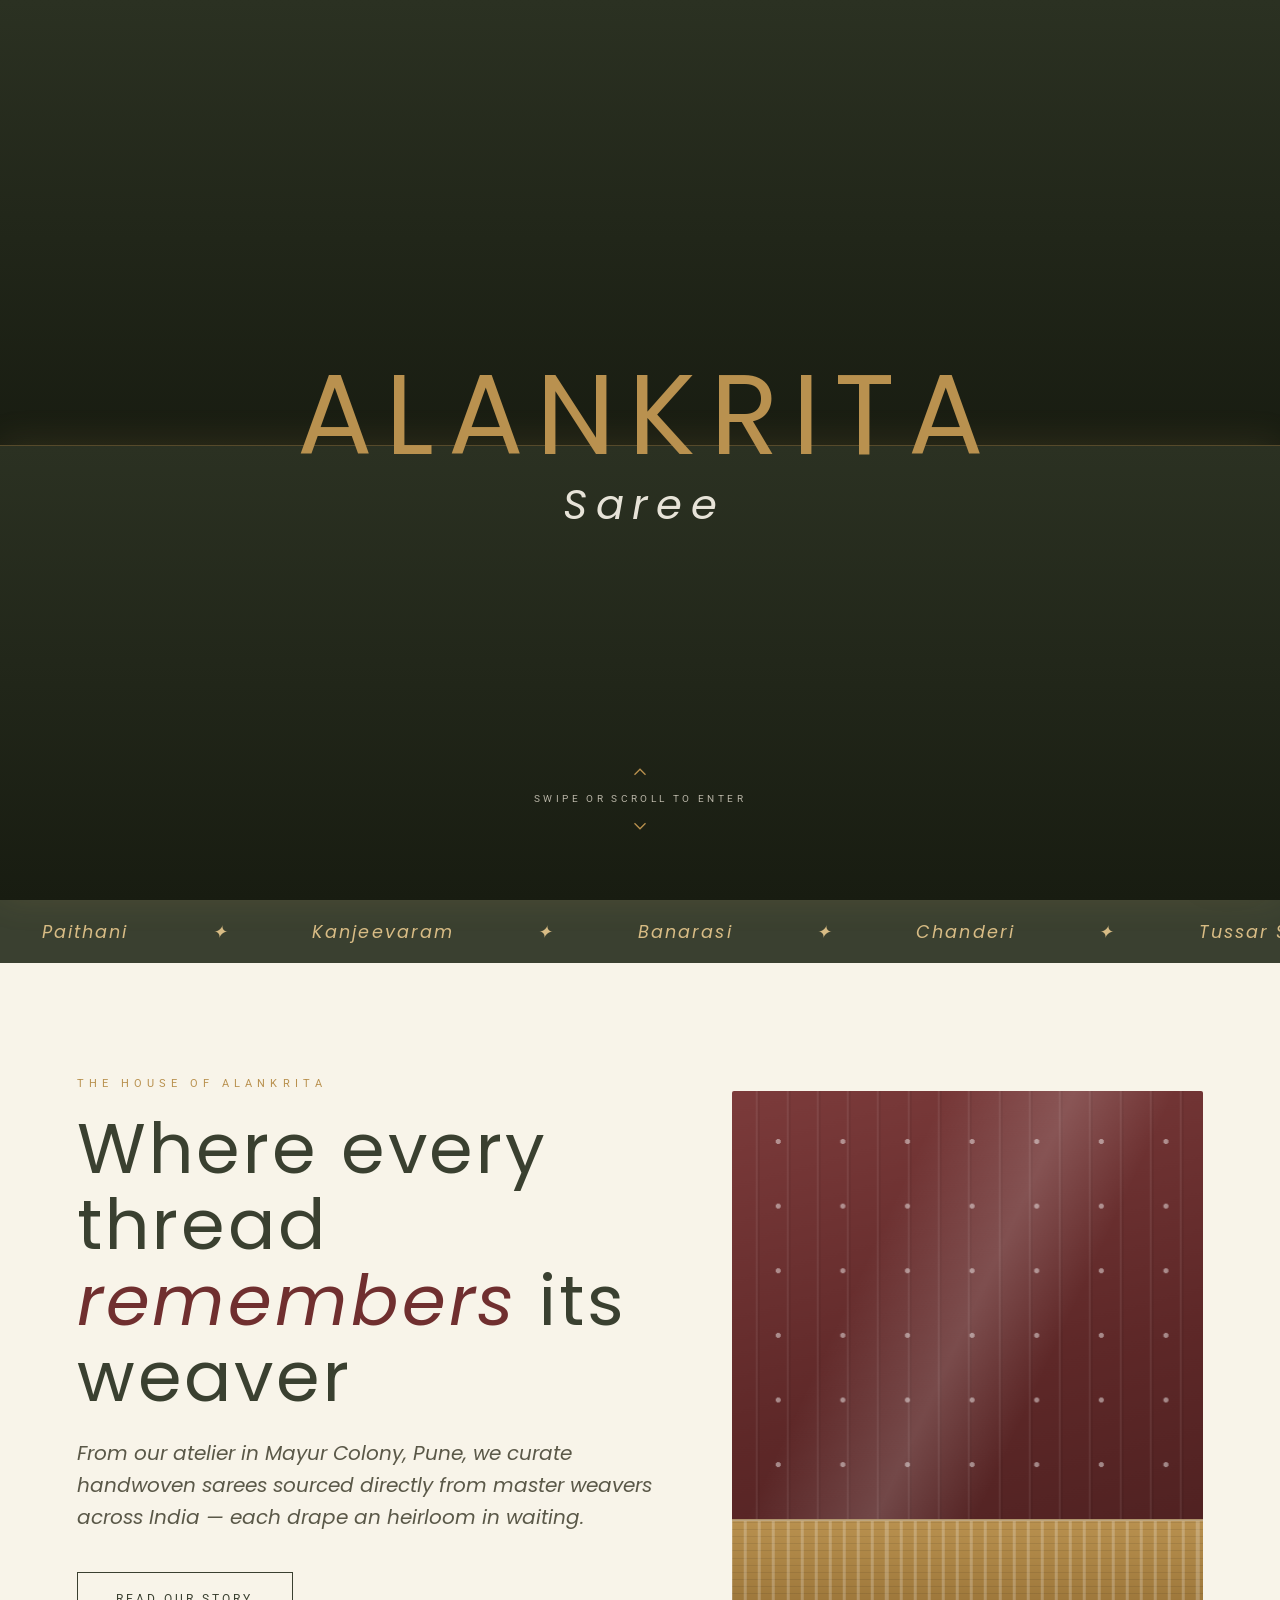
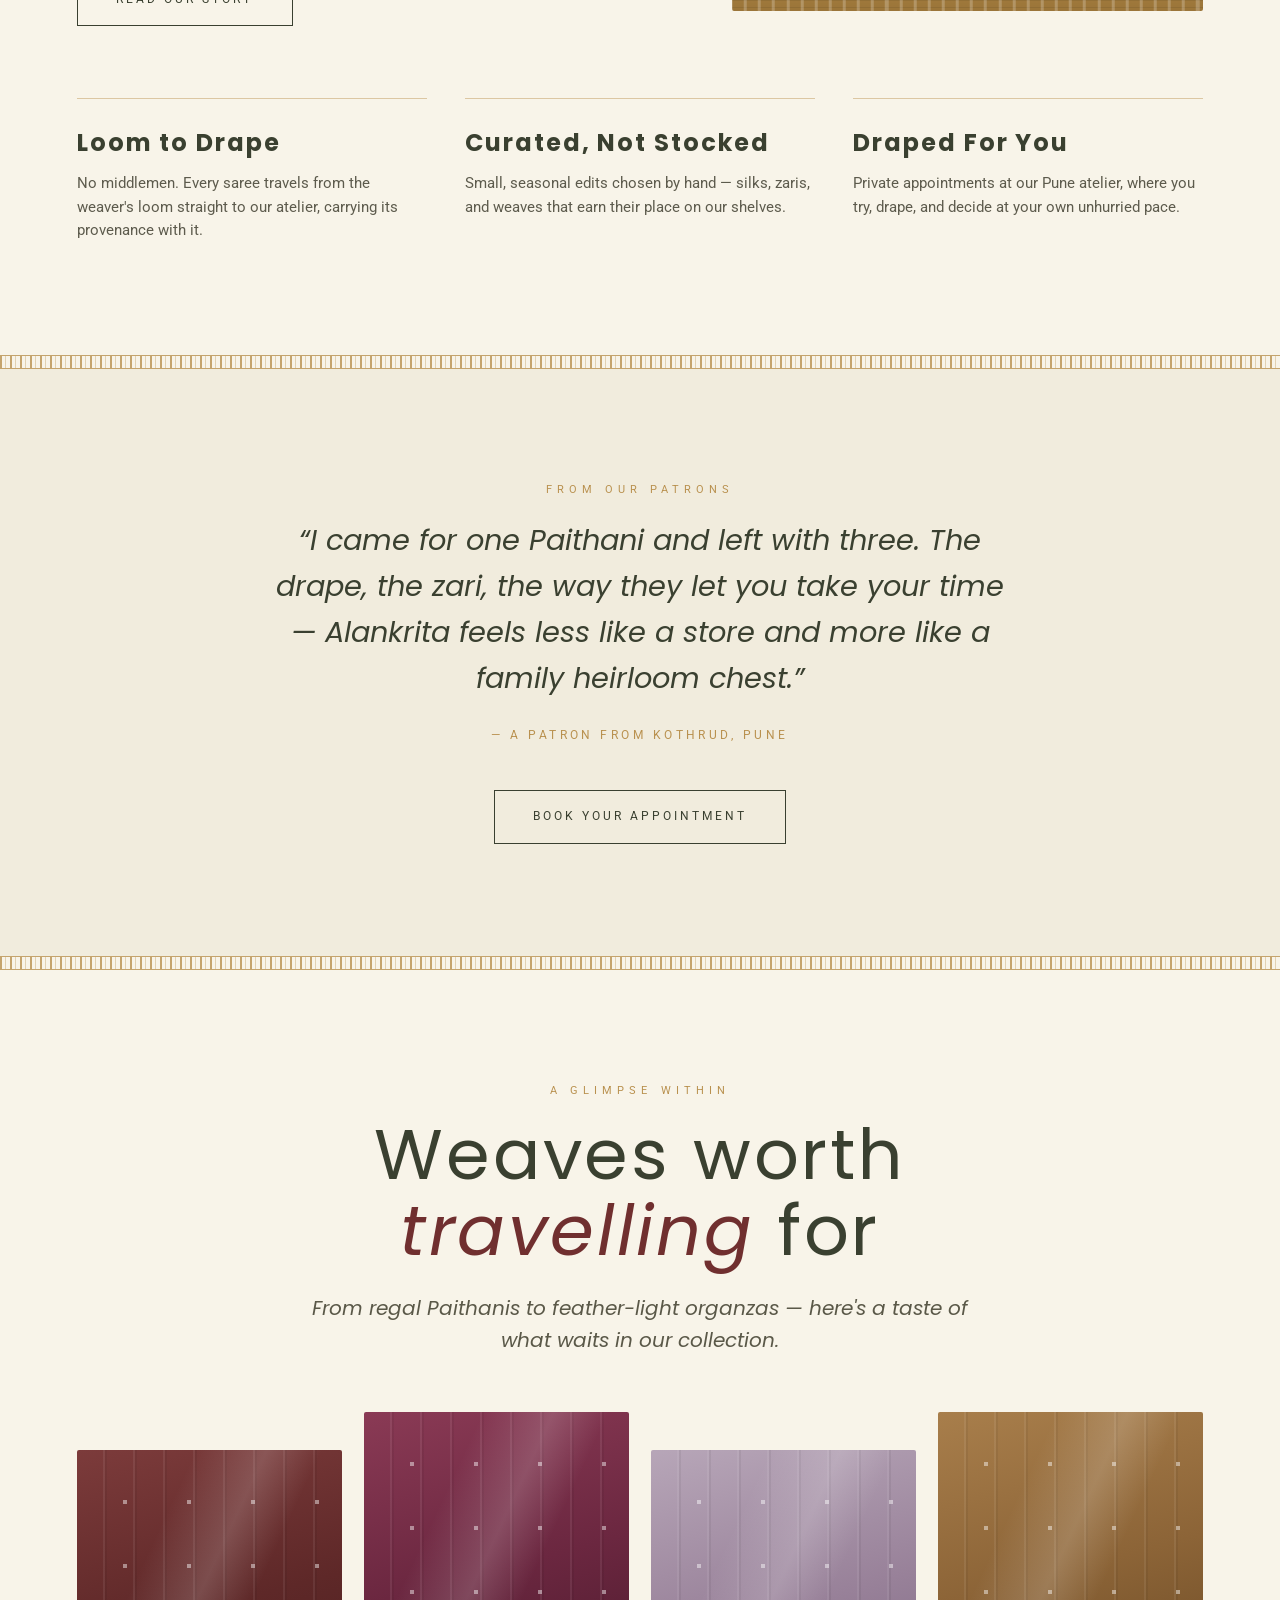
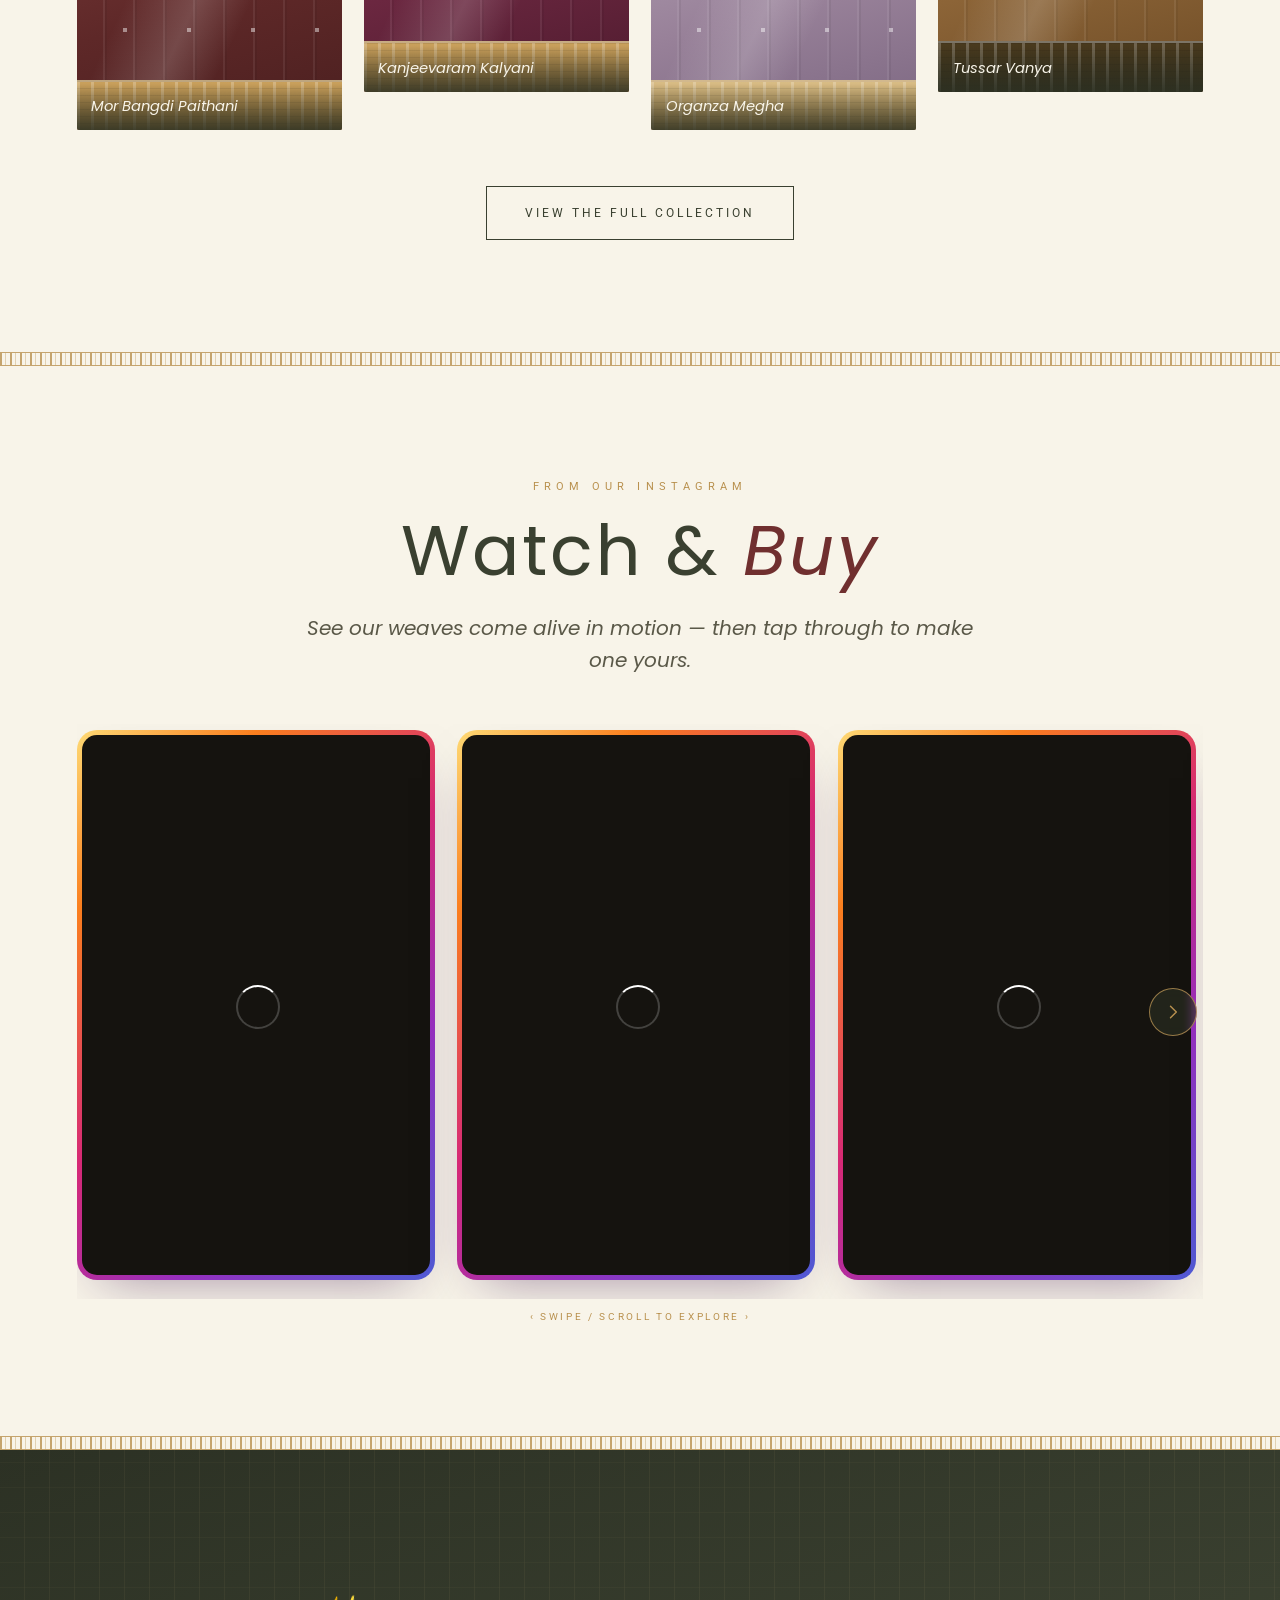
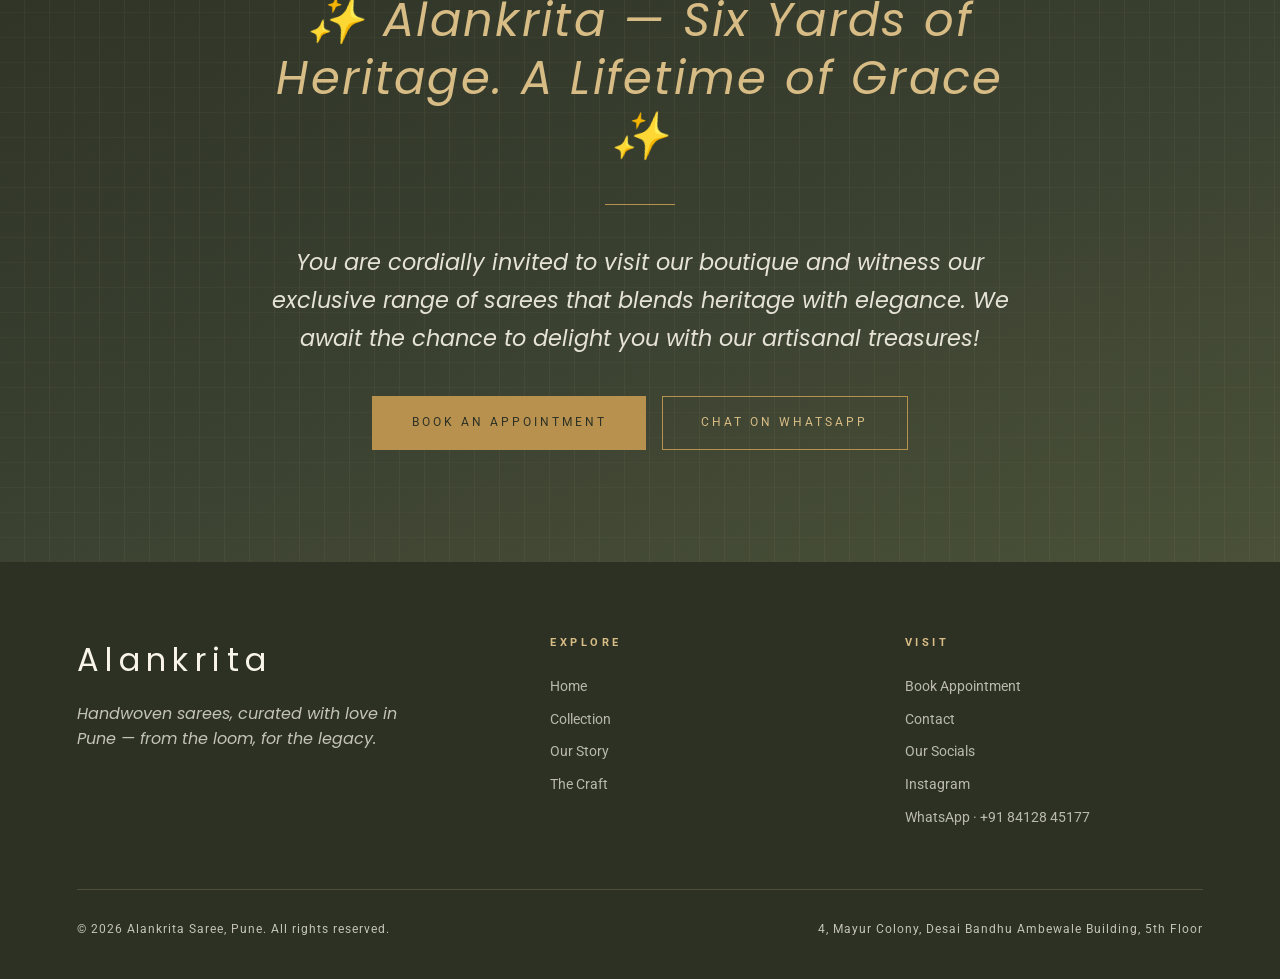
==== commit 3d816e3b: "Cache-bust assets and harden scroll reveal across all pages - Add ?v=6 to styles.css/script.js in ev" ====
--- a/index.html
+++ b/index.html
@@ -12,7 +12,7 @@
 <link rel="preconnect" href="https://fonts.googleapis.com">
 <link rel="preconnect" href="https://fonts.gstatic.com" crossorigin>
 <link href="https://fonts.googleapis.com/css2?family=Poppins:ital,wght@0,400;0,500;0,600;0,700;1,400;1,500&family=Roboto:ital,wght@0,300;0,400;0,500;0,700;1,400&display=swap" rel="stylesheet">
-<link rel="stylesheet" href="styles.css">
+<link rel="stylesheet" href="styles.css?v=6">
 <link rel="preload" as="image" href="https://i.ibb.co/XfvWkSz9/Whats-App-Image-2026-06-16-at-12-13-04-PM.jpg">
 <link rel="preload" as="image" href="https://i.ibb.co/WrxczYL/Whats-App-Image-2026-06-16-at-12-13-03-PM-1.jpg">
 <link rel="preload" as="image" href="https://i.ibb.co/1G1JFMgR/Whats-App-Image-2026-06-16-at-12-13-03-PM.jpg">
@@ -320,7 +320,7 @@
   <svg viewBox="0 0 24 24"><path d="M12 2a10 10 0 0 0-8.6 15.1L2 22l5-1.3A10 10 0 1 0 12 2zm5.5 14.1c-.2.7-1.3 1.3-1.9 1.4-.5.1-1.1.1-1.8-.1-.4-.1-1-.3-1.7-.6-2.9-1.3-4.8-4.2-5-4.4-.1-.2-1.2-1.6-1.2-3s.7-2.1 1-2.4c.2-.3.5-.3.7-.3h.5c.2 0 .4 0 .6.4.2.5.7 1.8.8 1.9.1.1.1.3 0 .5l-.4.6c-.1.2-.3.3-.1.6.2.3.8 1.3 1.7 2.1 1.2 1.1 2.2 1.4 2.5 1.5.3.1.5.1.7-.1l.8-1c.2-.3.4-.2.7-.1l1.9.9c.3.1.5.2.5.3.1.2.1.6-.1 1.2z"/></svg>
 </a>
 
-<script src="script.js"></script>
+<script src="script.js?v=6"></script>
 
 <!-- ===== Curtain reveal logic (once per session) ===== -->
 <script>
--- a/styles.css
+++ b/styles.css
@@ -60,7 +60,7 @@
 /* content is visible by default; only hidden once JS confirms it can animate them back in.
    Smooth + elegant: gentle rise, long silky decelerate, a whisper of blur. */
 .reveal{transition:opacity 1.1s var(--ease-out),transform 1.1s var(--ease-out)}
-.js .reveal{opacity:0;transform:translateY(36px)}
+.js .reveal{opacity:0;transform:translateY(48px)}
 .js .reveal.in{opacity:1;transform:none}
 .reveal.d1{transition-delay:.1s}.reveal.d2{transition-delay:.2s}.reveal.d3{transition-delay:.3s}
 .reveal.d4{transition-delay:.4s}.reveal.d5{transition-delay:.5s}
@@ -89,13 +89,31 @@
 .line-reveal.in .w:nth-child(8) > i{transition-delay:.53s}
 .line-reveal.in .w:nth-child(n+9) > i{transition-delay:.6s}
 
+/* ---------- Particle "formation" dust on section reveal ---------- */
+section{position:relative}
+.rv-dust{position:absolute;inset:0;overflow:hidden;pointer-events:none;z-index:4}
+.rv-dust i{position:absolute;width:4px;height:4px;margin:-2px 0 0 -2px;border-radius:50%;
+  background:radial-gradient(circle,var(--gold-light) 0%,rgba(216,188,133,.55) 40%,transparent 72%);
+  box-shadow:0 0 7px rgba(216,188,133,.7);opacity:0;will-change:transform,opacity;
+  animation:rvDust 1.5s var(--ease-out) both}
+@keyframes rvDust{
+  0%{opacity:0;transform:translate(var(--dx,0),var(--dy,0)) scale(.2)}
+  28%{opacity:1}
+  70%{opacity:.85}
+  100%{opacity:0;transform:translate(0,0) scale(1)}
+}
+@media (prefers-reduced-motion:reduce){.rv-dust{display:none!important}}
+
 /* ---------- Zoom parallax ---------- */
 .parallax-frame{overflow:hidden;position:relative}
 .parallax-zoom{transform:scale(1.18);transition:transform .1s linear;will-change:transform}
 @media (prefers-reduced-motion:reduce){
   .parallax-zoom{transform:none!important}
-  .js .reveal,.js .reveal.zoom,.js .reveal.blur{opacity:1!important;transform:none!important;filter:none!important;transition:none}
-  .js .line-reveal .w > i{opacity:1!important;transform:none!important;transition:none}
+  /* still reveal on scroll (content stays hidden until in view) but as a plain fade — no movement */
+  .js .reveal,.js .reveal.zoom{transform:none!important;filter:none!important;transition:opacity .7s ease}
+  .js .reveal.in,.js .reveal.zoom.in{opacity:1}
+  .js .line-reveal .w > i{transform:none!important;transition:opacity .7s ease}
+  .rv-dust{display:none!important}
   *{animation-duration:.001s!important}
 }
 
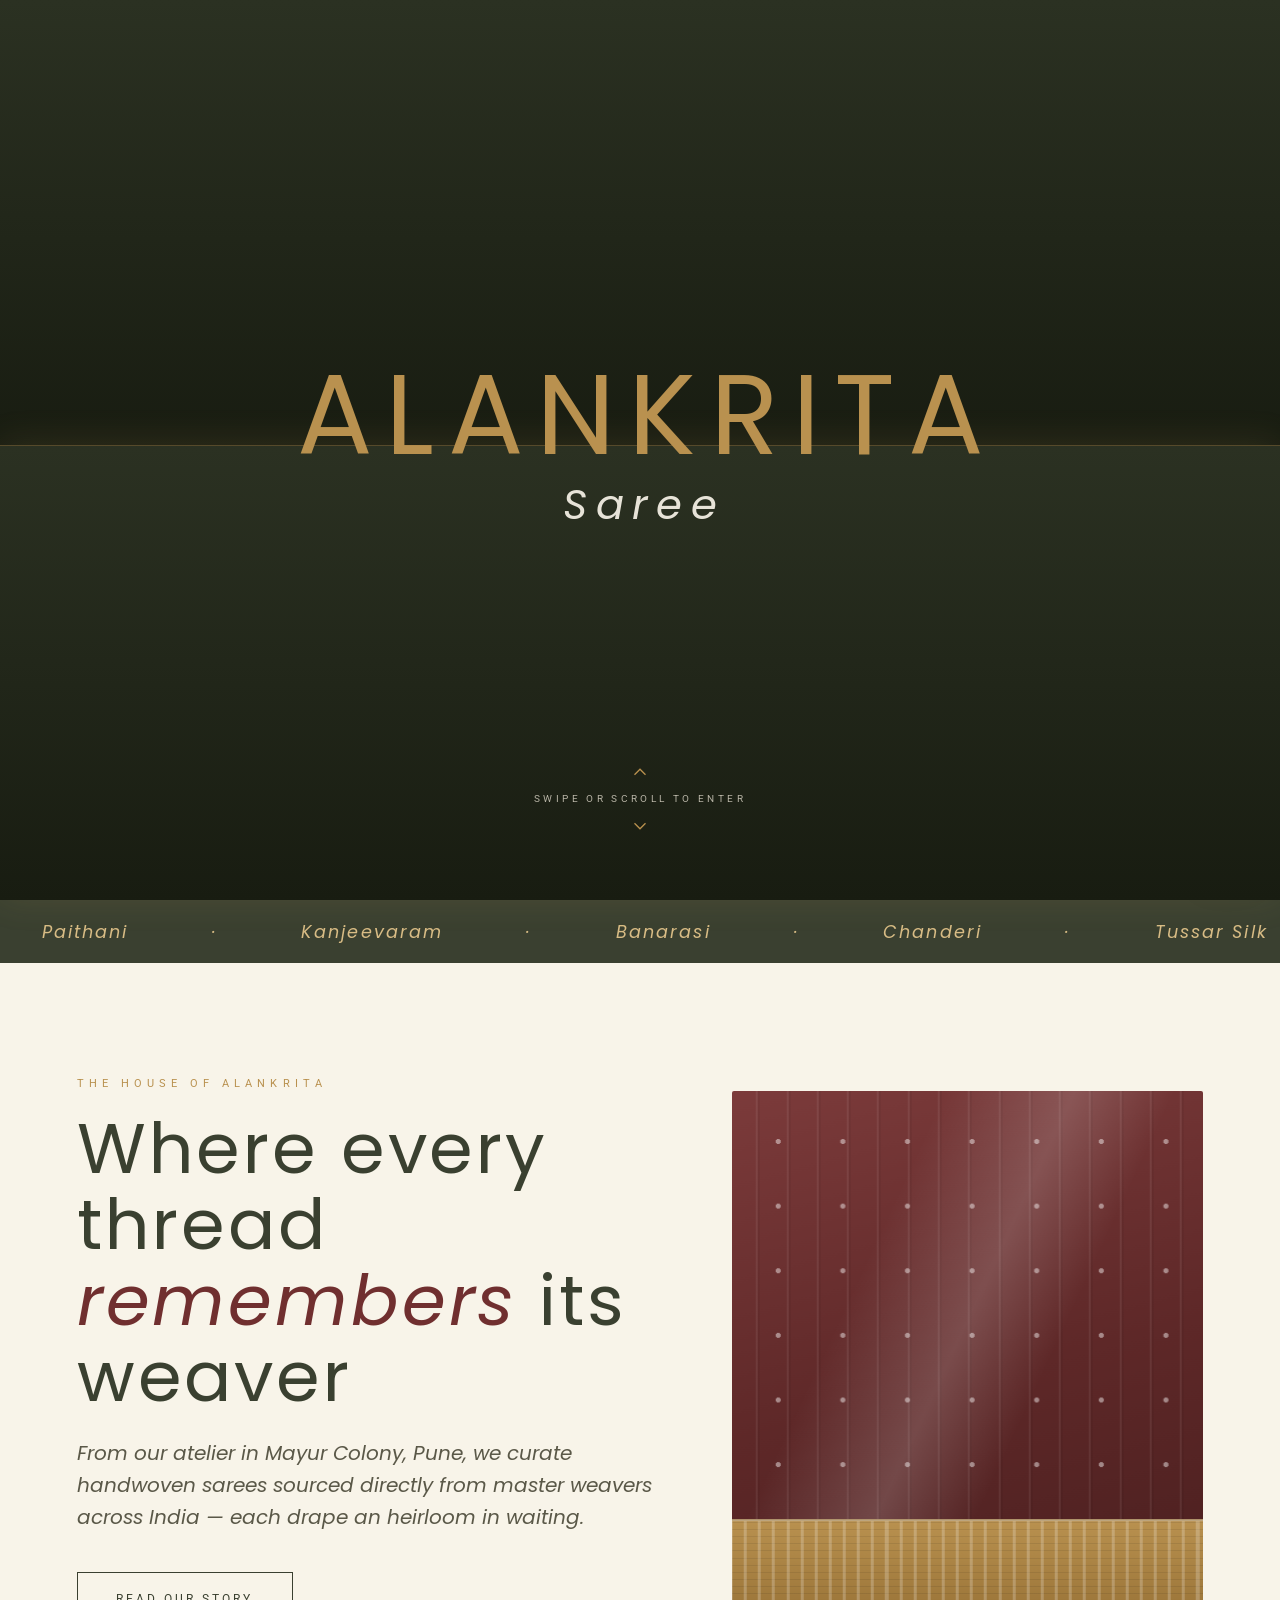
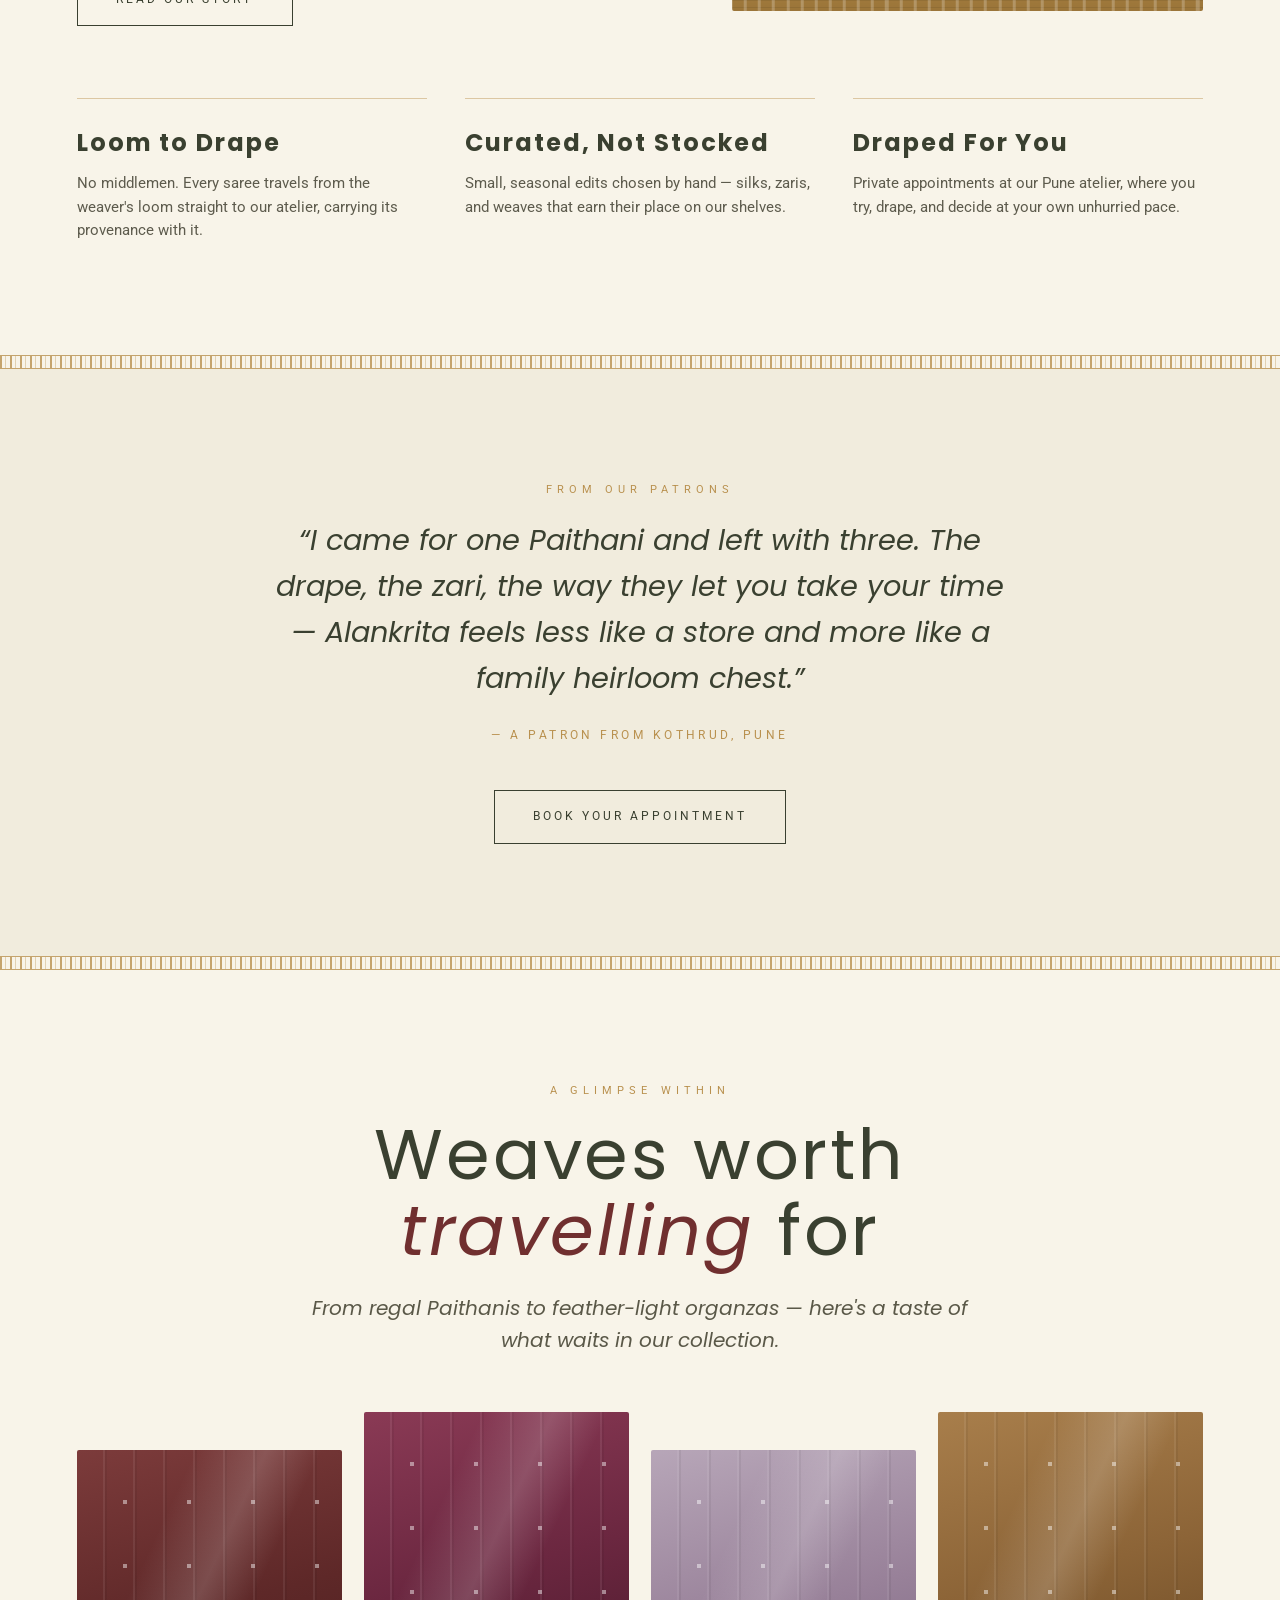
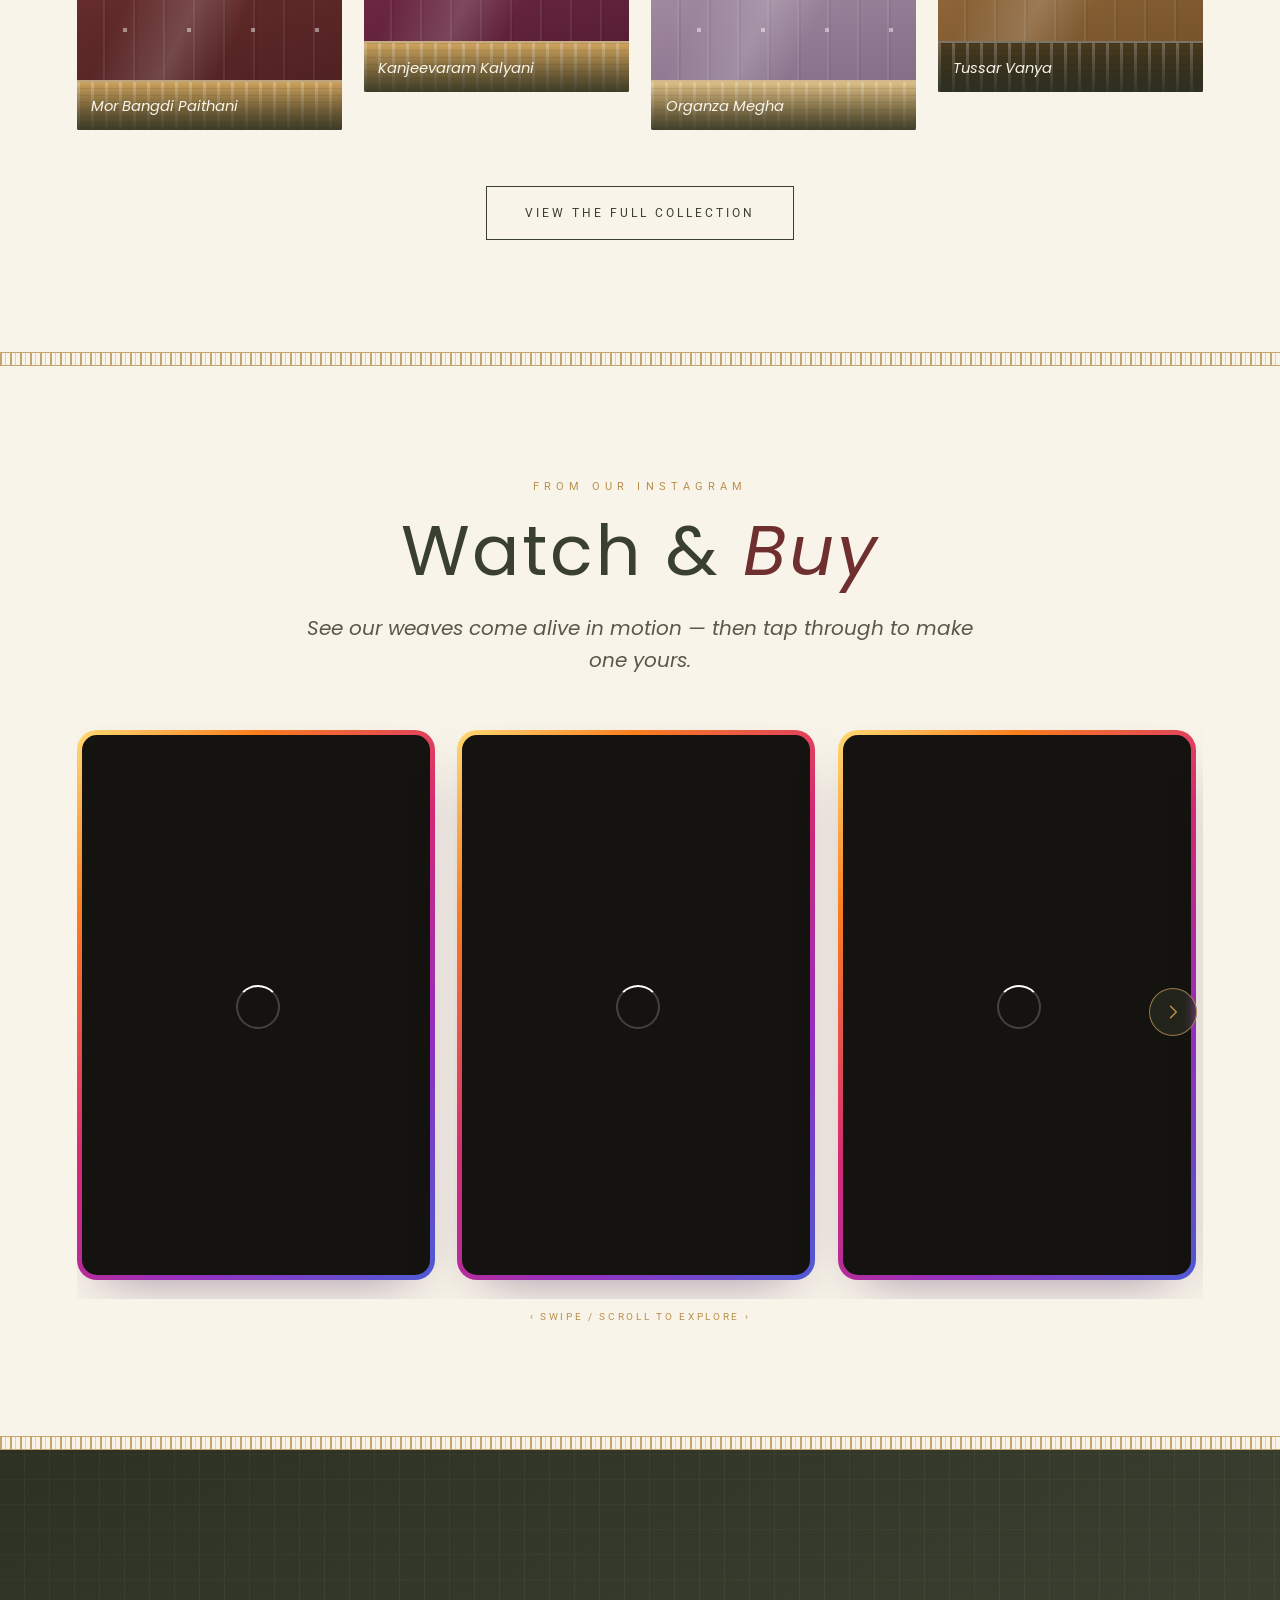
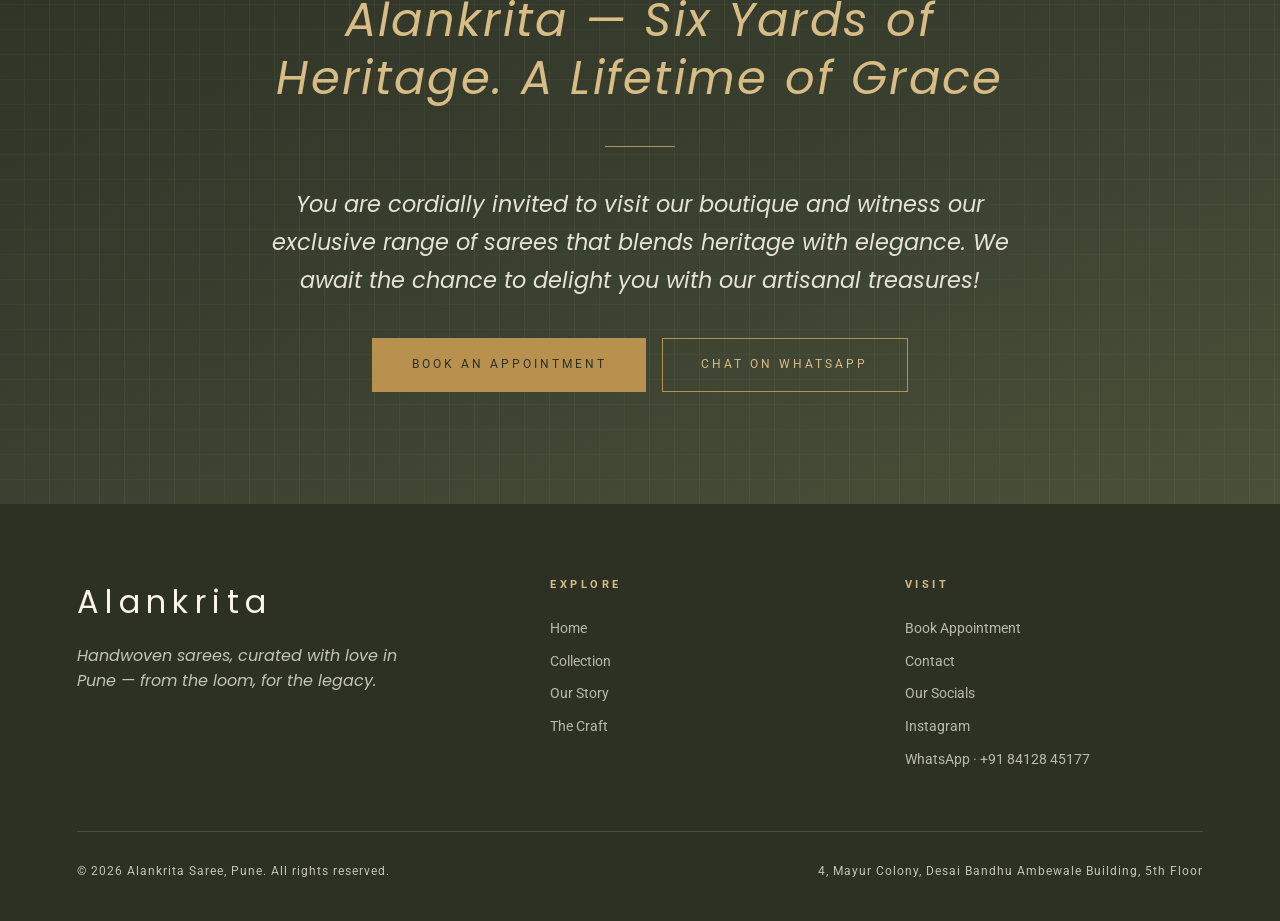
==== commit f2402583: "Tone down decorative flourishes for a less cartoonish feel - Remove the sparkle (emoji) flourishes f" ====
--- a/index.html
+++ b/index.html
@@ -12,7 +12,7 @@
 <link rel="preconnect" href="https://fonts.googleapis.com">
 <link rel="preconnect" href="https://fonts.gstatic.com" crossorigin>
 <link href="https://fonts.googleapis.com/css2?family=Poppins:ital,wght@0,400;0,500;0,600;0,700;1,400;1,500&family=Roboto:ital,wght@0,300;0,400;0,500;0,700;1,400&display=swap" rel="stylesheet">
-<link rel="stylesheet" href="styles.css?v=6">
+<link rel="stylesheet" href="styles.css?v=7">
 <link rel="preload" as="image" href="https://i.ibb.co/XfvWkSz9/Whats-App-Image-2026-06-16-at-12-13-04-PM.jpg">
 <link rel="preload" as="image" href="https://i.ibb.co/WrxczYL/Whats-App-Image-2026-06-16-at-12-13-03-PM-1.jpg">
 <link rel="preload" as="image" href="https://i.ibb.co/1G1JFMgR/Whats-App-Image-2026-06-16-at-12-13-03-PM.jpg">
@@ -156,8 +156,8 @@
   </header>
 
   <div class="marquee" aria-hidden="true"><div class="marquee-inner">
-    <span>Paithani</span><span>✦</span><span>Kanjeevaram</span><span>✦</span><span>Banarasi</span><span>✦</span><span>Chanderi</span><span>✦</span><span>Tussar Silk</span><span>✦</span><span>Organza</span><span>✦</span>
-    <span>Paithani</span><span>✦</span><span>Kanjeevaram</span><span>✦</span><span>Banarasi</span><span>✦</span><span>Chanderi</span><span>✦</span><span>Tussar Silk</span><span>✦</span><span>Organza</span><span>✦</span>
+    <span>Paithani</span><span>·</span><span>Kanjeevaram</span><span>·</span><span>Banarasi</span><span>·</span><span>Chanderi</span><span>·</span><span>Tussar Silk</span><span>·</span><span>Organza</span><span>·</span>
+    <span>Paithani</span><span>·</span><span>Kanjeevaram</span><span>·</span><span>Banarasi</span><span>·</span><span>Chanderi</span><span>·</span><span>Tussar Silk</span><span>·</span><span>Organza</span><span>·</span>
   </div></div>
 
   <section>
@@ -277,7 +277,7 @@
   <!-- Invitation strip on home too -->
   <section class="invite">
     <div class="invite-inner reveal zoom">
-      <p class="sparkle">✨ Alankrita — Six Yards of Heritage. A Lifetime of Grace ✨</p>
+      <p class="sparkle">Alankrita — Six Yards of Heritage. A Lifetime of Grace</p>
       <div class="rule"></div>
       <p>You are cordially invited to visit our boutique and witness our exclusive range of sarees that blends heritage with elegance. We await the chance to delight you with our artisanal treasures!</p>
       <div style="margin-top:2.4rem;display:flex;gap:1rem;justify-content:center;flex-wrap:wrap">
@@ -320,7 +320,7 @@
   <svg viewBox="0 0 24 24"><path d="M12 2a10 10 0 0 0-8.6 15.1L2 22l5-1.3A10 10 0 1 0 12 2zm5.5 14.1c-.2.7-1.3 1.3-1.9 1.4-.5.1-1.1.1-1.8-.1-.4-.1-1-.3-1.7-.6-2.9-1.3-4.8-4.2-5-4.4-.1-.2-1.2-1.6-1.2-3s.7-2.1 1-2.4c.2-.3.5-.3.7-.3h.5c.2 0 .4 0 .6.4.2.5.7 1.8.8 1.9.1.1.1.3 0 .5l-.4.6c-.1.2-.3.3-.1.6.2.3.8 1.3 1.7 2.1 1.2 1.1 2.2 1.4 2.5 1.5.3.1.5.1.7-.1l.8-1c.2-.3.4-.2.7-.1l1.9.9c.3.1.5.2.5.3.1.2.1.6-.1 1.2z"/></svg>
 </a>
 
-<script src="script.js?v=6"></script>
+<script src="script.js?v=7"></script>
 
 <!-- ===== Curtain reveal logic (once per session) ===== -->
 <script>
--- a/styles.css
+++ b/styles.css
@@ -92,14 +92,14 @@
 /* ---------- Particle "formation" dust on section reveal ---------- */
 section{position:relative}
 .rv-dust{position:absolute;inset:0;overflow:hidden;pointer-events:none;z-index:4}
-.rv-dust i{position:absolute;width:4px;height:4px;margin:-2px 0 0 -2px;border-radius:50%;
-  background:radial-gradient(circle,var(--gold-light) 0%,rgba(216,188,133,.55) 40%,transparent 72%);
-  box-shadow:0 0 7px rgba(216,188,133,.7);opacity:0;will-change:transform,opacity;
-  animation:rvDust 1.5s var(--ease-out) both}
+.rv-dust i{position:absolute;width:2px;height:2px;margin:-1px 0 0 -1px;border-radius:50%;
+  background:radial-gradient(circle,var(--gold-light) 0%,rgba(216,188,133,.4) 45%,transparent 72%);
+  box-shadow:0 0 3px rgba(216,188,133,.45);opacity:0;will-change:transform,opacity;
+  animation:rvDust 1.6s var(--ease-out) both}
 @keyframes rvDust{
-  0%{opacity:0;transform:translate(var(--dx,0),var(--dy,0)) scale(.2)}
-  28%{opacity:1}
-  70%{opacity:.85}
+  0%{opacity:0;transform:translate(var(--dx,0),var(--dy,0)) scale(.3)}
+  35%{opacity:.4}
+  70%{opacity:.3}
   100%{opacity:0;transform:translate(0,0) scale(1)}
 }
 @media (prefers-reduced-motion:reduce){.rv-dust{display:none!important}}
